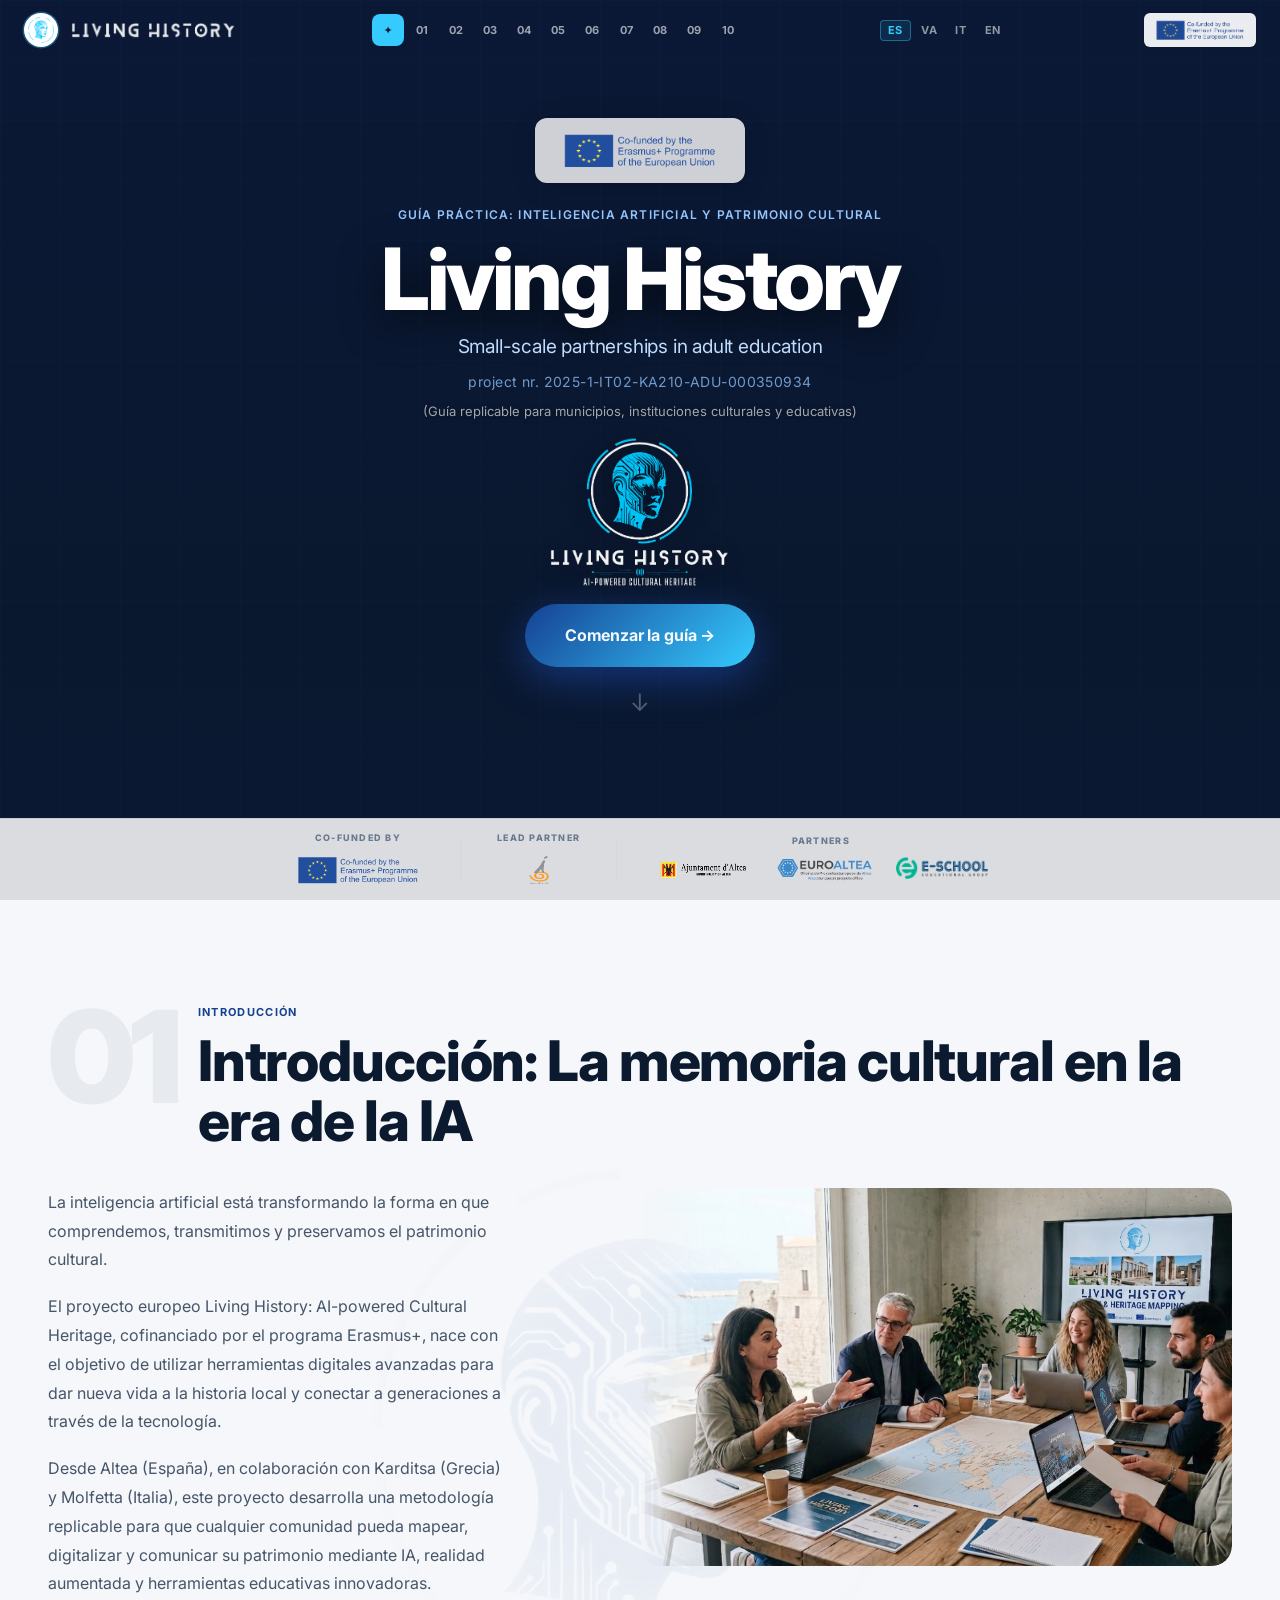
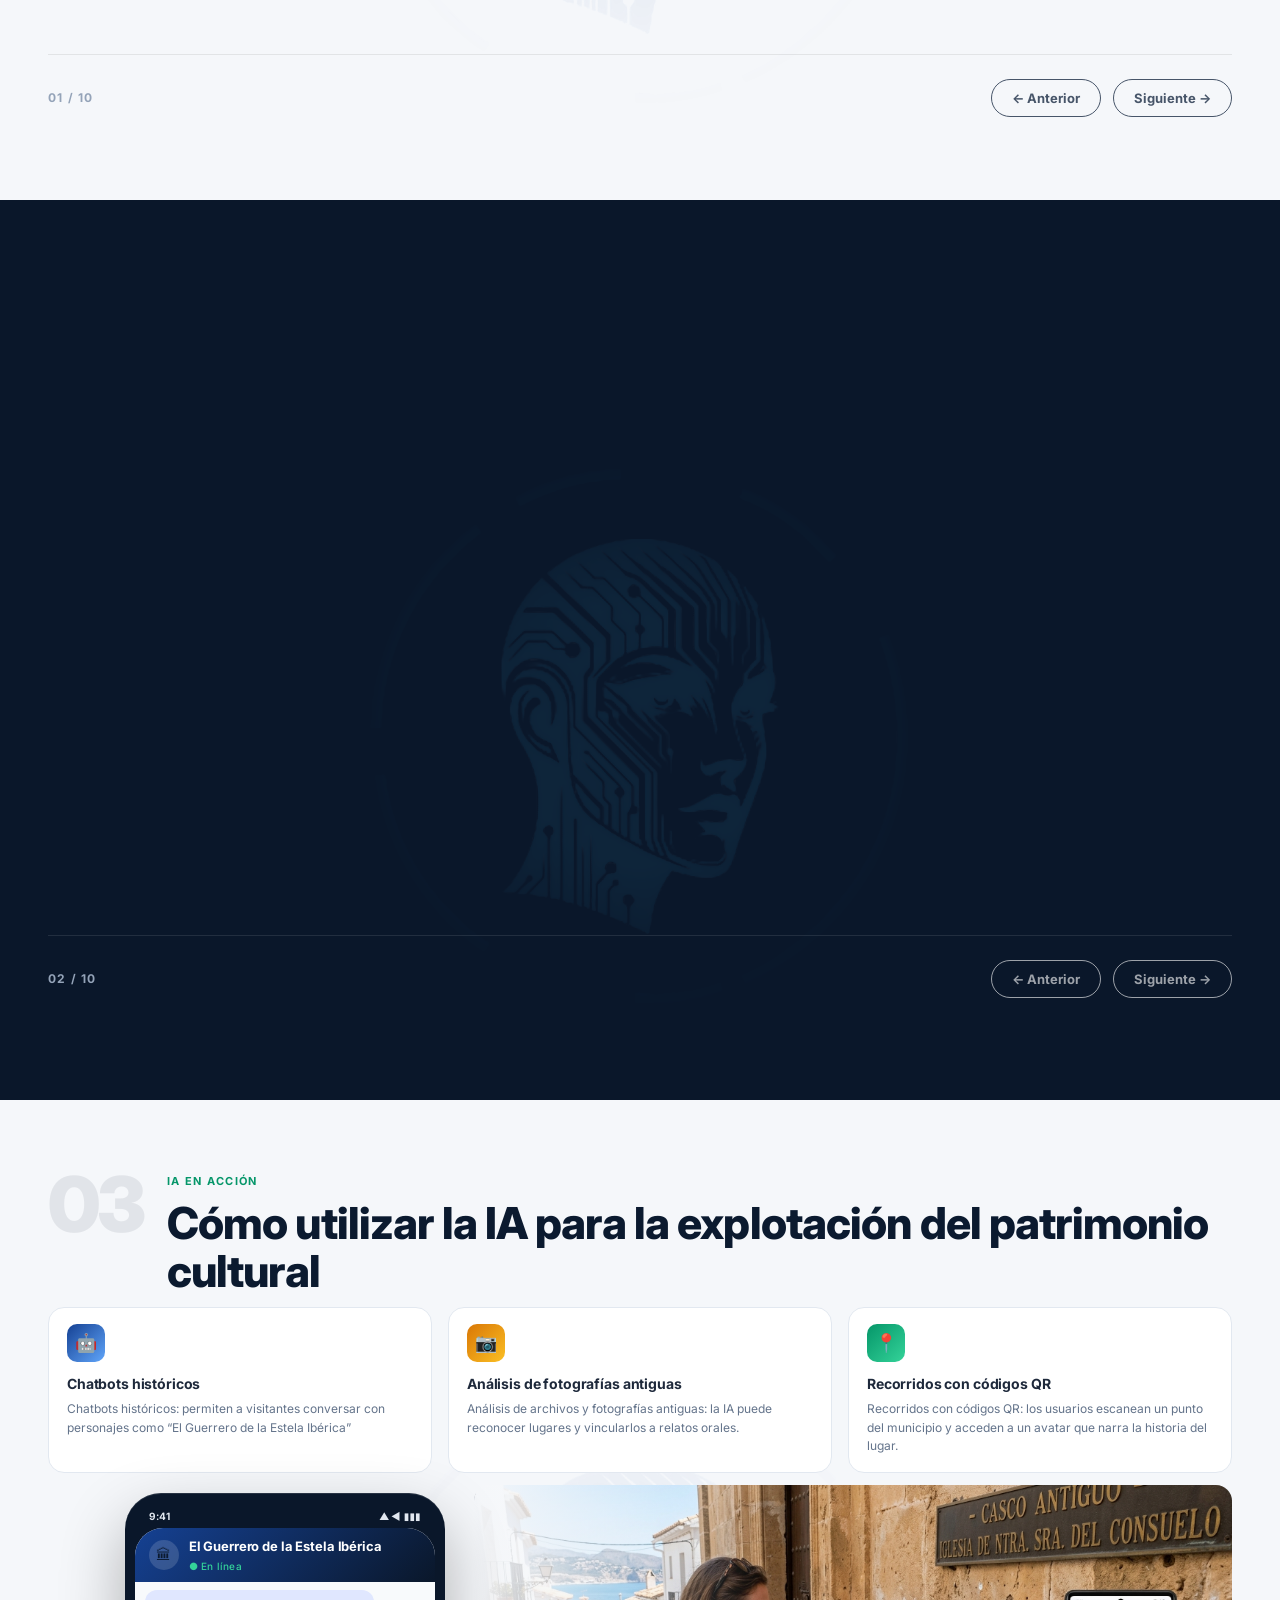
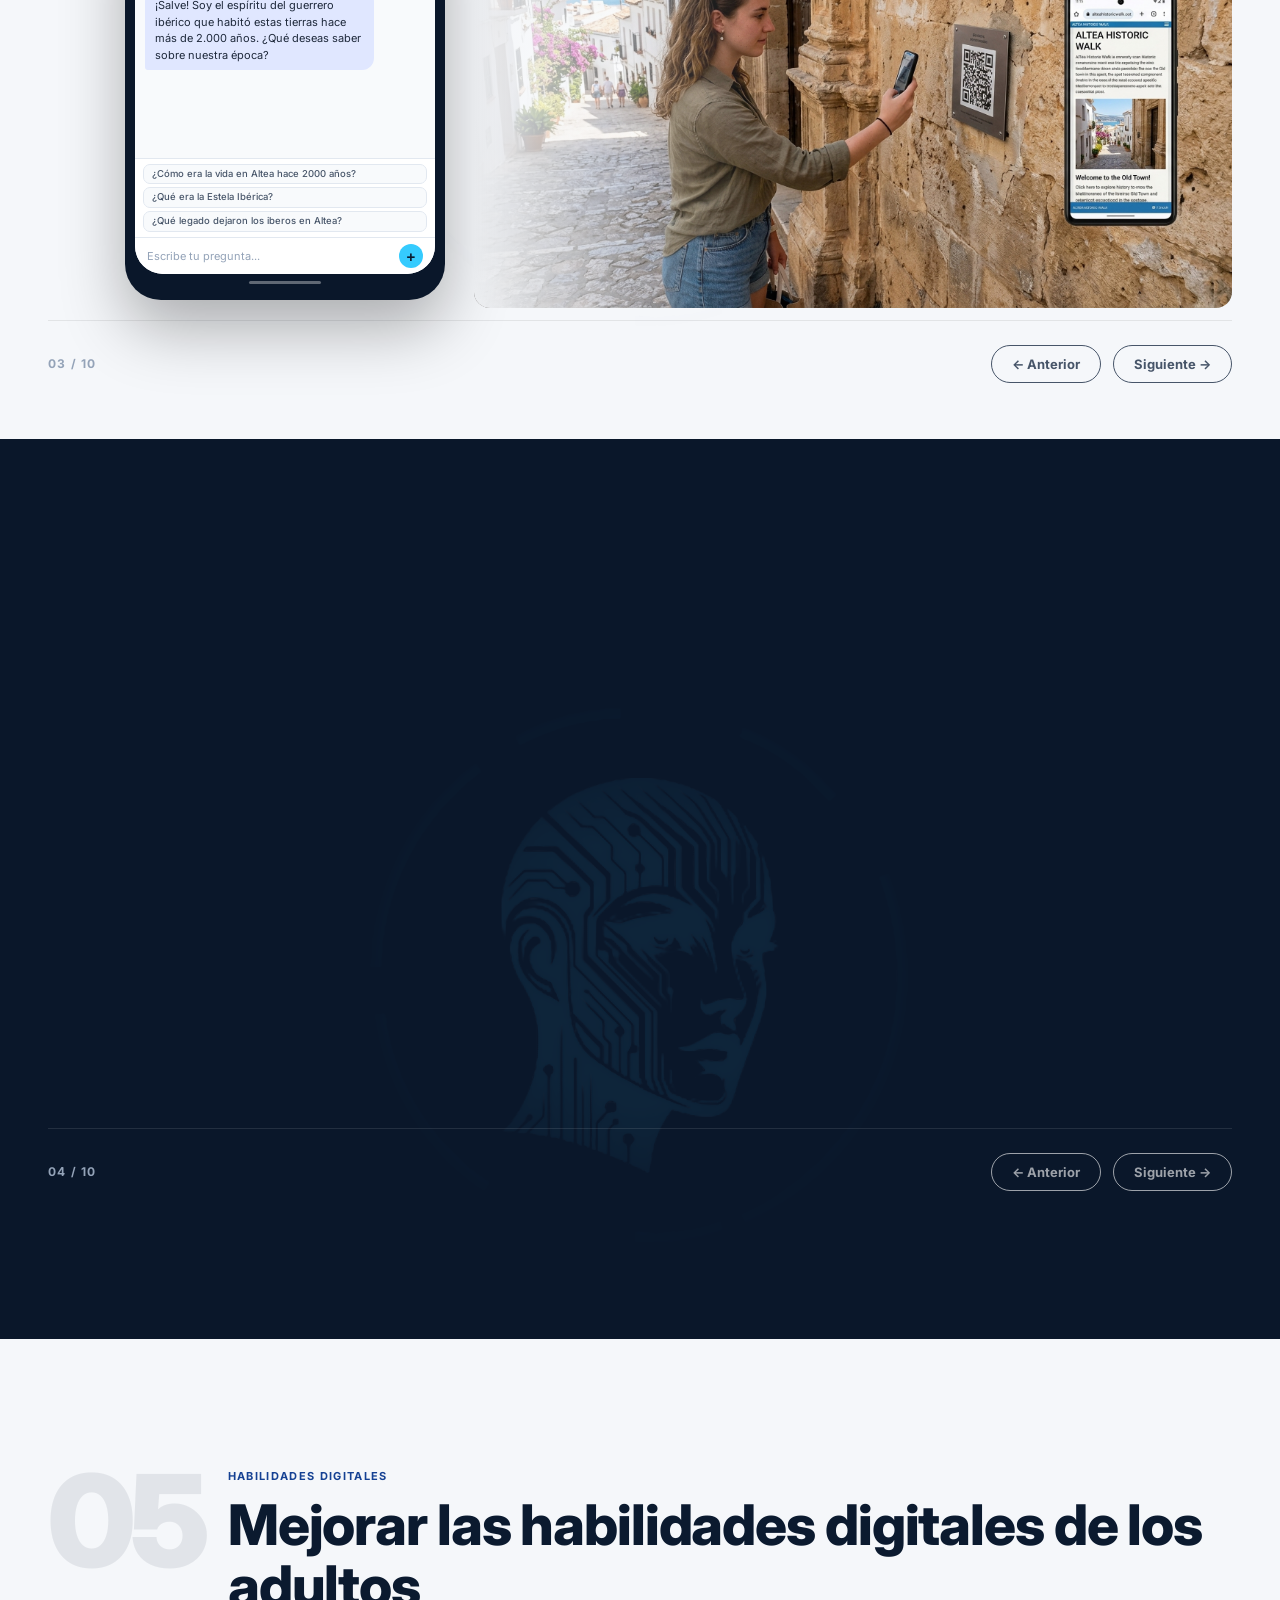
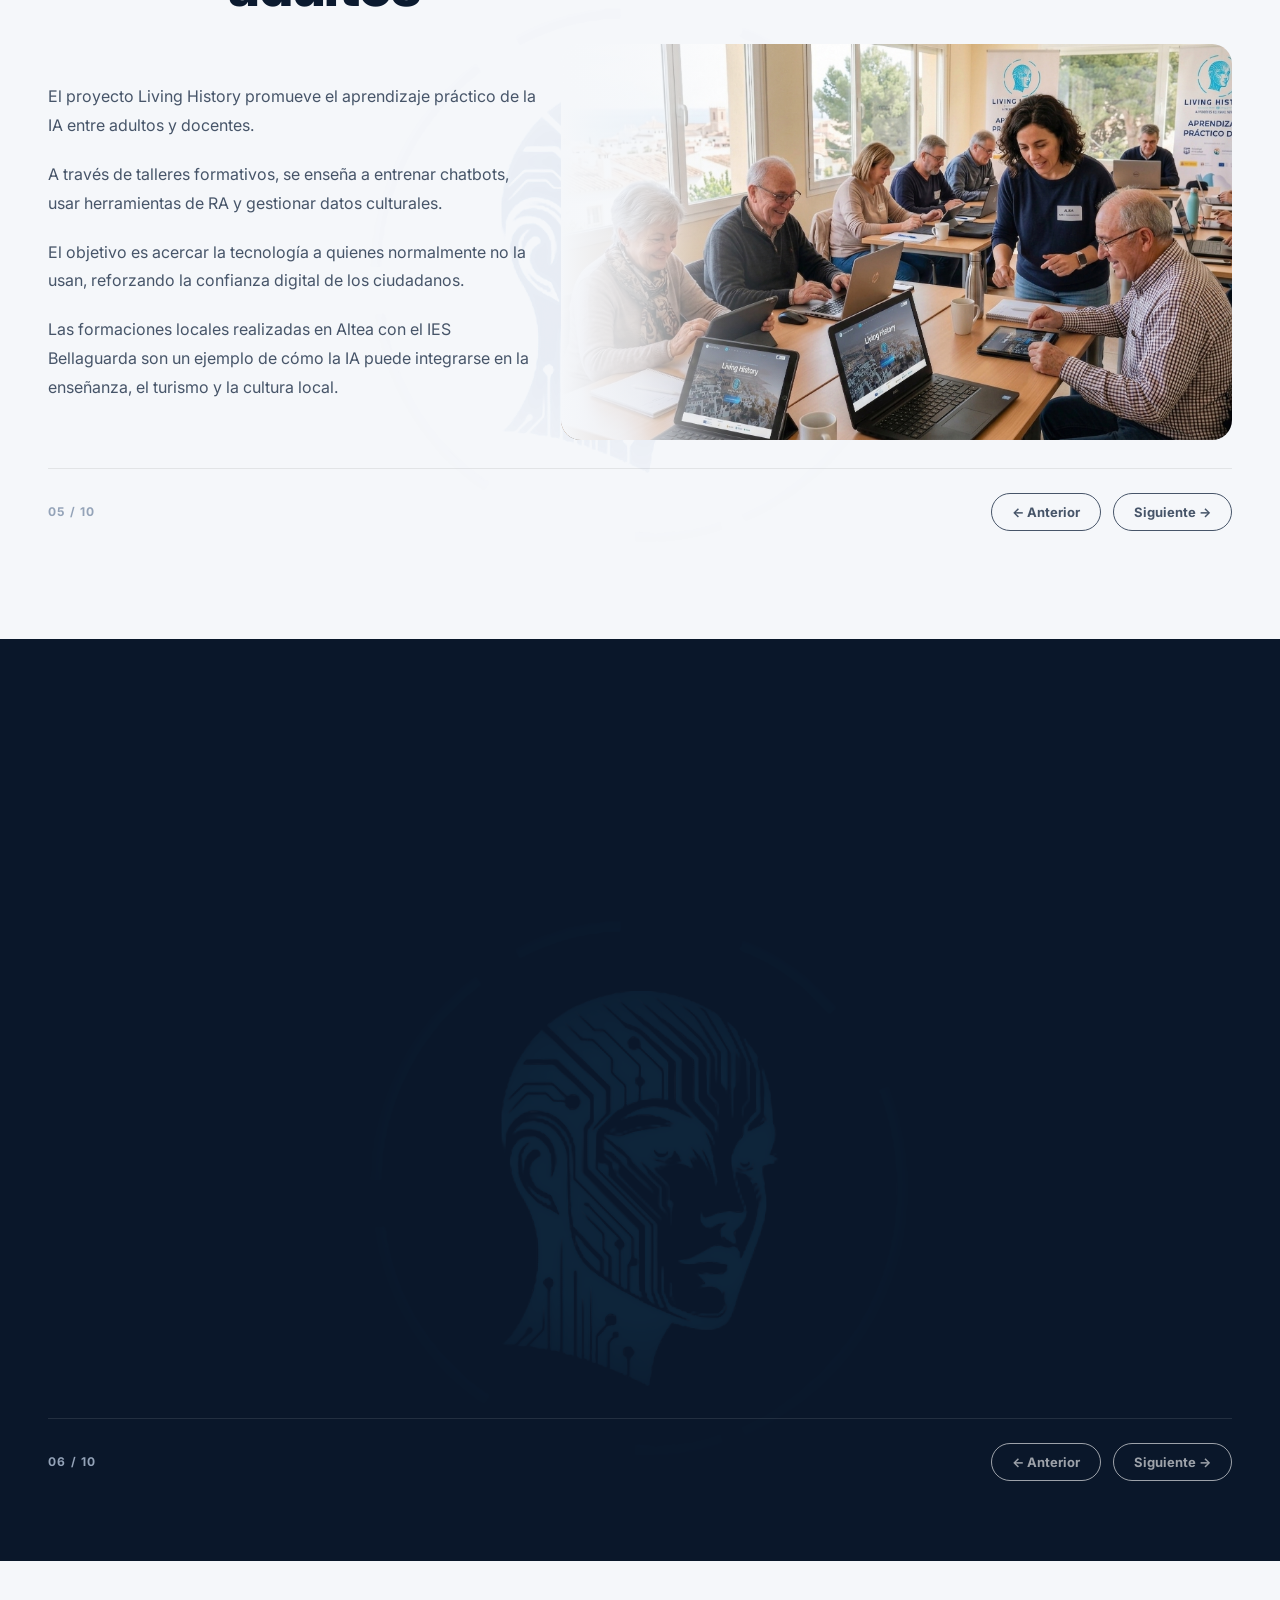
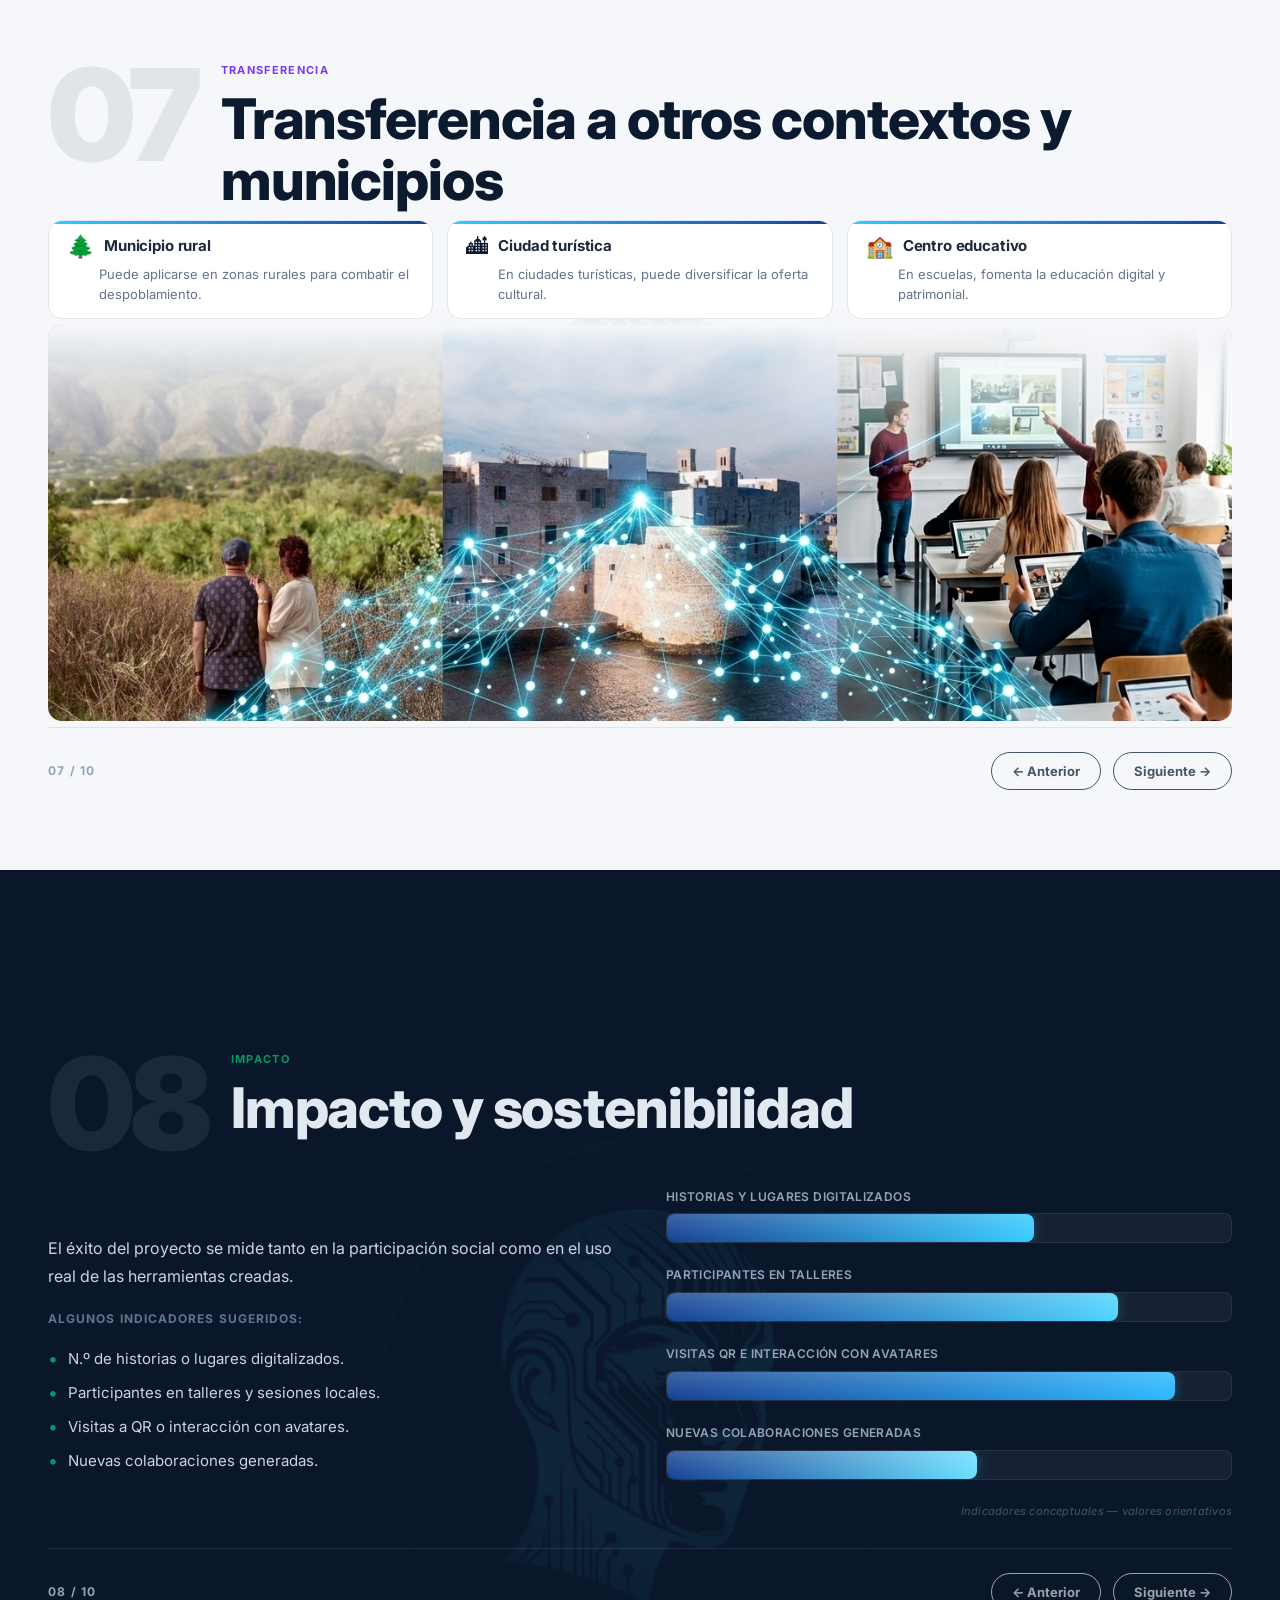
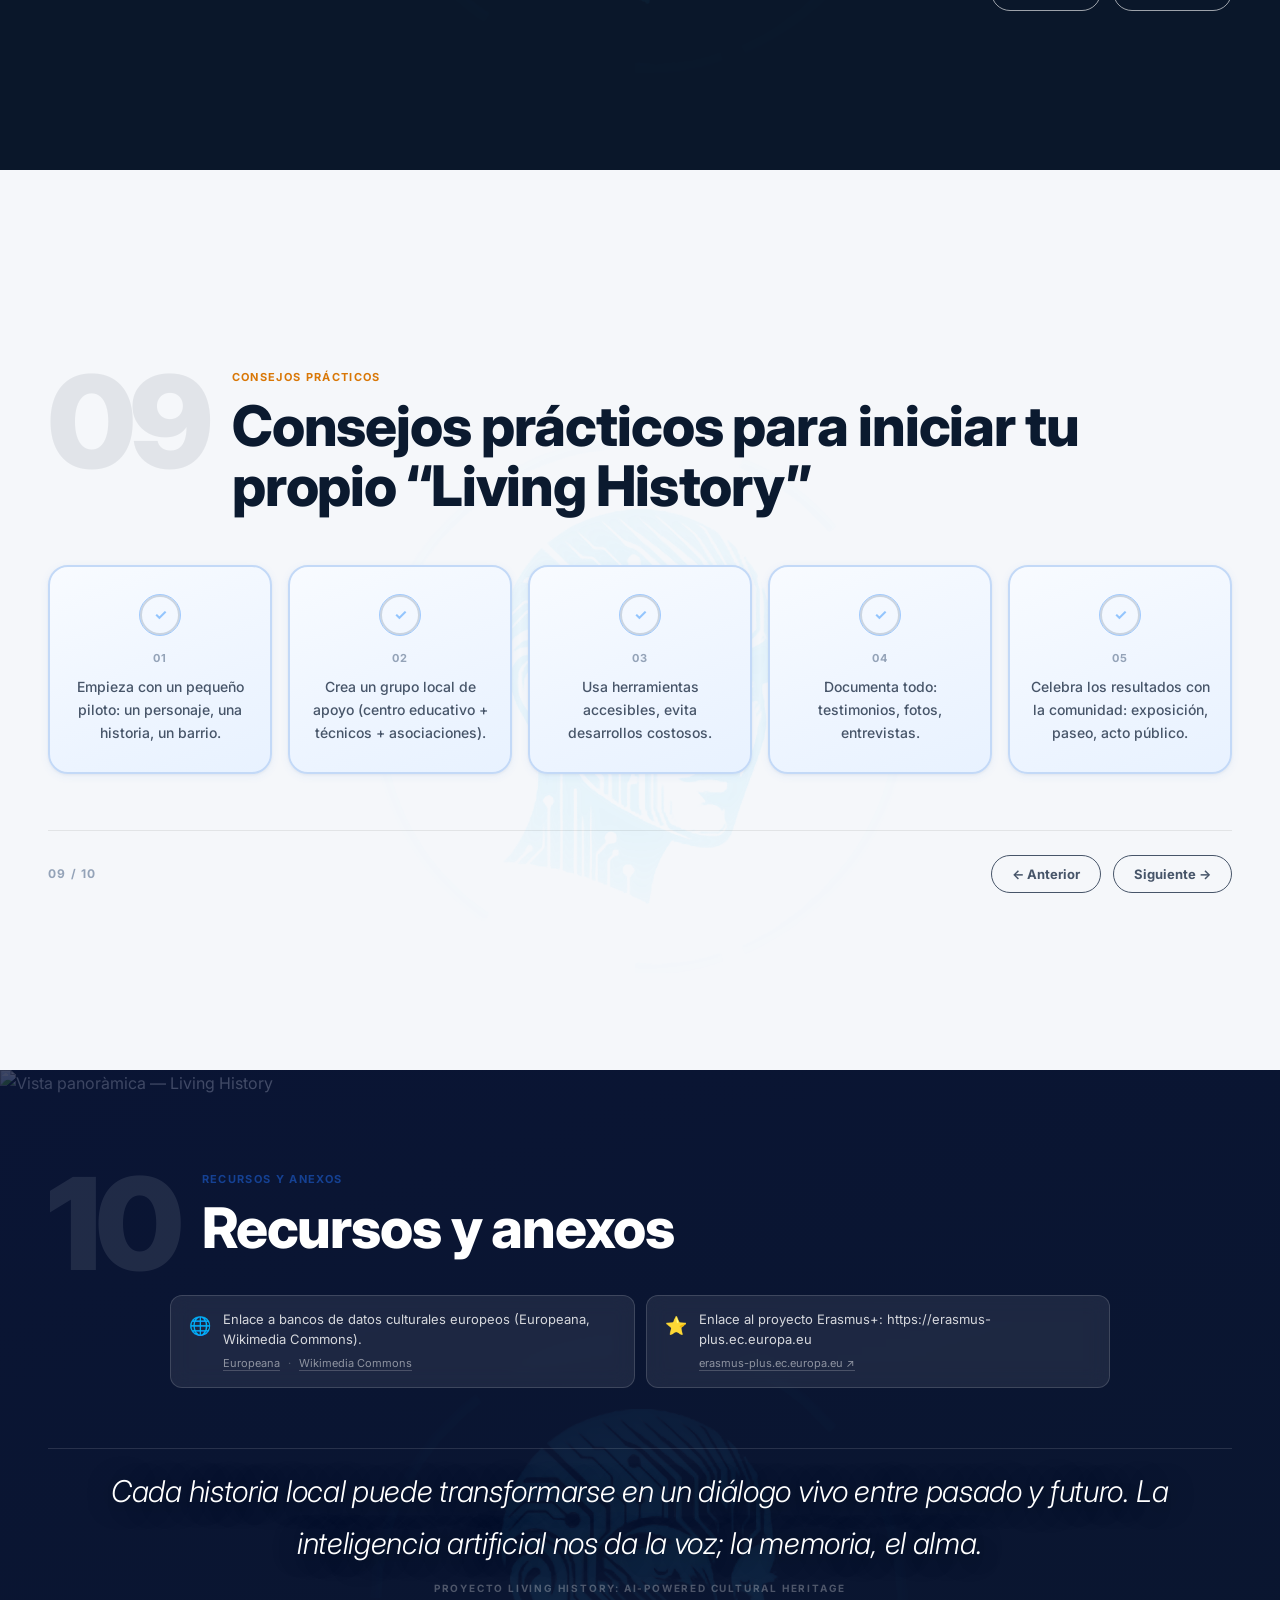
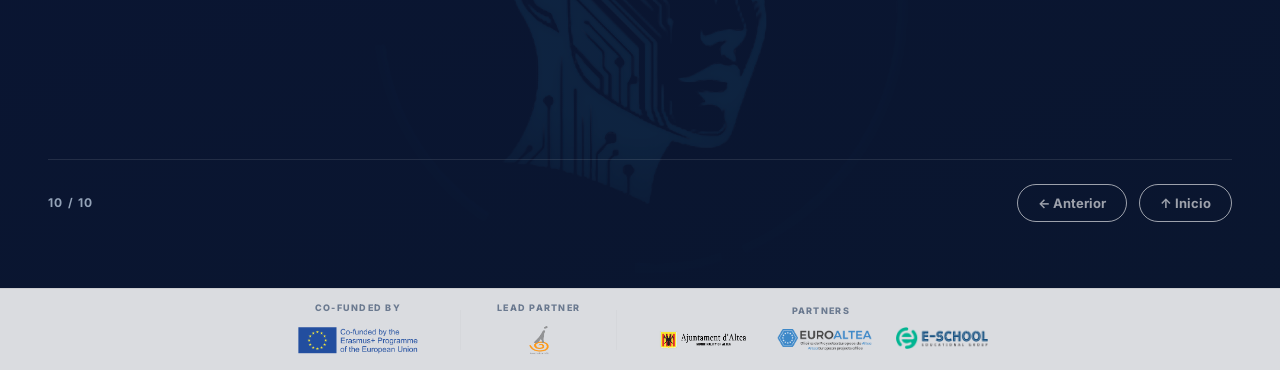
==== index.html @ f3e3f736 "chatbot de la 03 amb traducció" ====
<!DOCTYPE html>
<html lang="es" data-lang="es">
<head>
<meta charset="UTF-8" />
<meta name="viewport" content="width=device-width, initial-scale=1.0" />
<title>Living History · IA y Patrimonio Cultural · Erasmus+</title>
<link rel="preconnect" href="https://fonts.googleapis.com">
<link rel="preconnect" href="https://fonts.gstatic.com" crossorigin>
<link href="https://fonts.googleapis.com/css2?family=Inter:wght@300;400;500;600;700;800;900&display=swap" rel="stylesheet">
<link rel="stylesheet" href="styles.css">
<script src="assets/i18n/translations.js"></script>
<script src="assets/i18n/i18n.js"></script>
</head>
<body>

<!-- Progress bar -->
<div id="progress-bar"></div>

<!-- Navbar -->
<nav id="navbar">
  <div class="nav-inner">
    <a href="#portada" class="nav-logo" onclick="goSlide('portada')">
      <div class="nav-logo-isotip">
        <img src="assets/logos/lh-head.png" alt="Living History" class="nav-logo-head">
      </div>
      <img src="assets/logos/lh-wordmark.png" alt="Living History" class="nav-logo-wordmark">
    </a>
    <div class="nav-slides">
      <a href="#portada" class="nav-slide-link" data-target="portada" onclick="goSlide('portada')">✦</a>
      <a href="#s1"  class="nav-slide-link" data-target="s1"  onclick="goSlide('s1')">01</a>
      <a href="#s2"  class="nav-slide-link" data-target="s2"  onclick="goSlide('s2')">02</a>
      <a href="#s3"  class="nav-slide-link" data-target="s3"  onclick="goSlide('s3')">03</a>
      <a href="#s4"  class="nav-slide-link" data-target="s4"  onclick="goSlide('s4')">04</a>
      <a href="#s5"  class="nav-slide-link" data-target="s5"  onclick="goSlide('s5')">05</a>
      <a href="#s6"  class="nav-slide-link" data-target="s6"  onclick="goSlide('s6')">06</a>
      <a href="#s7"  class="nav-slide-link" data-target="s7"  onclick="goSlide('s7')">07</a>
      <a href="#s8"  class="nav-slide-link" data-target="s8"  onclick="goSlide('s8')">08</a>
      <a href="#s9"  class="nav-slide-link" data-target="s9"  onclick="goSlide('s9')">09</a>
      <a href="#s10" class="nav-slide-link" data-target="s10" onclick="goSlide('s10')">10</a>
    </div>
    <div class="lang-selector" role="navigation" aria-label="Language selector">
      <!-- Desktop: 4 pill buttons -->
      <button class="lang-btn active" data-lang="es" onclick="setLanguage('es')">ES</button>
      <button class="lang-btn" data-lang="va" onclick="setLanguage('va')">VA</button>
      <button class="lang-btn" data-lang="it" onclick="setLanguage('it')">IT</button>
      <button class="lang-btn" data-lang="en" onclick="setLanguage('en')">EN</button>
      <!-- Mobile: compact dropdown -->
      <div class="lang-mobile">
        <button class="lang-mobile-toggle" id="lang-mobile-toggle"
                onclick="toggleLangDropdown()"
                aria-haspopup="listbox" aria-expanded="false"
                aria-label="Select language">
          <span id="lang-mobile-current">ES</span>
          <span class="lang-mobile-arrow" aria-hidden="true">▾</span>
        </button>
        <div class="lang-mobile-menu" id="lang-mobile-menu" role="listbox">
          <button class="lang-mobile-option active" data-lang="es" onclick="selectMobileLang('es')" role="option">ES</button>
          <button class="lang-mobile-option" data-lang="va" onclick="selectMobileLang('va')" role="option">VA</button>
          <button class="lang-mobile-option" data-lang="it" onclick="selectMobileLang('it')" role="option">IT</button>
          <button class="lang-mobile-option" data-lang="en" onclick="selectMobileLang('en')" role="option">EN</button>
        </div>
      </div>
    </div>
    <a href="https://erasmus-plus.ec.europa.eu" target="_blank" class="nav-eu-badge" rel="noopener">
      <img src="assets/logos/EN_Co-fundedbytheEU_RGB_POS.png" alt="Co-funded by the European Union" class="nav-eu-logo">
    </a>
  </div>
</nav>

<!-- Back to top -->
<button id="backtop" onclick="window.scrollTo({top:0,behavior:'smooth'})">↑</button>

<!-- ══════════════════════════════════════════════════════ PORTADA -->
<section id="portada" class="slide slide-cover" data-i18n="portada">
  <div class="cover-photo"></div>
  <div class="cover-overlay"></div>
  <div class="cover-grid-bg"></div>
  <div class="slide-inner">
    <div class="cover-inner">
      <div class="cover-erasmus-badge">
        <img src="assets/logos/EN_Co-fundedbytheEU_RGB_POS.png" alt="Co-funded by the European Union – Erasmus+" class="cover-erasmus-hero">
      </div>
      <p class="cover-pretitle" data-i18n="portada.pretitle">Guía Práctica: Inteligencia Artificial y Patrimonio Cultural</p>
      <h1 class="cover-title">Living History</h1>
      <p class="cover-subtitle" data-i18n="portada.subtitle">Small-scale partnerships in adult education</p>
      <p class="cover-project-nr">project nr. 2025-1-IT02-KA210-ADU-000350934</p>
      <p class="cover-subt2" data-i18n="portada.subt2">(Guía replicable para municipios, instituciones culturales y educativas)</p>
      <img src="assets/logos/living-history-mark-light.png" alt="Living History logo" class="cover-mark-logo">
      <a href="#s1" class="cover-cta" onclick="goSlide('s1')" data-i18n="portada.cta">Comenzar la guía →</a>
      <div class="cover-scroll-hint">↓</div>
    </div>

    <!-- Slide nav bar -->
    <div class="slide-nav-bar">
      <span class="slide-nav-count">Portada · 00</span>
      <button class="slide-nav-btn" onclick="goSlide('s1')">Siguiente →</button>
    </div>
  </div>

  <!-- Logos strip: full-width, absolute at bottom -->
  <div class="cover-logos-strip">
    <div class="cover-logos-group">
      <span class="cover-logos-label">Co-funded by</span>
      <img src="assets/logos/EN_Co-fundedbytheEU_RGB_POS.png" alt="Co-funded by the European Union" class="cover-logo cover-logo-eu">
    </div>
    <div class="cover-logos-sep-v"></div>
    <div class="cover-logos-group">
      <span class="cover-logos-label">Lead partner</span>
      <a href="https://www.incoweb.org/ita" target="_blank" rel="noopener noreferrer" class="cover-logo-link">
        <img src="assets/logos/inco-molfetta.png" alt="InCo Molfetta APS" class="cover-logo cover-logo-lead">
      </a>
    </div>
    <div class="cover-logos-sep-v"></div>
    <div class="cover-logos-group">
      <span class="cover-logos-label">Partners</span>
      <div class="cover-logos-row">
        <a href="https://www.altea.es/portada" target="_blank" rel="noopener noreferrer" class="cover-logo-link">
          <img src="assets/logos/ajuntament-altea.png" alt="Ajuntament d'Altea" class="cover-logo cover-logo-altea">
        </a>
        <a href="https://euroaltea.eu/" target="_blank" rel="noopener noreferrer" class="cover-logo-link">
          <img src="assets/logos/euroaltea.png" alt="EuroAltea" class="cover-logo cover-logo-minor">
        </a>
        <a href="https://www.euprojects.gr/en/home/" target="_blank" rel="noopener noreferrer" class="cover-logo-link">
          <img src="assets/logos/karditsa.png" alt="E-School Karditsa" class="cover-logo cover-logo-eschool">
        </a>
      </div>
    </div>
  </div>
</section>

<!-- ══════════════════════════════════════════════════════ SLIDE 01 -->
<section id="s1" class="slide slide-light" data-i18n="s1">
  <div class="slide-inner">

    <!-- Fila 1: etiqueta + títol gran (amplada completa) -->
    <div class="s1-header reveal">
      <div class="s1-num" aria-hidden="true">01</div>
      <div class="s1-header-text">
        <span class="slide-label" style="color:var(--blue)" data-i18n="s1.label">Introducción</span>
        <h2 class="slide-title s1-title" data-i18n="slide01.title">La memoria cultural en la era de la IA</h2>
      </div>
    </div>

    <!-- Fila 2: text | imatge -->
    <div class="s1-layout">
      <div class="s1-body reveal">
        <p data-i18n="slide01.text.0">La inteligencia artificial está transformando la forma en que comprendemos, transmitimos y preservamos el patrimonio cultural.</p>
        <p data-i18n="slide01.text.1">El proyecto Living History, cofinanciado por Erasmus+, utiliza herramientas digitales avanzadas para dar nueva vida a la historia local y conectar generaciones a través de la tecnología.</p>
        <p data-i18n="slide01.text.2">Desde Altea, Karditsa y Molfetta, desarrollamos una metodología replicable para que cualquier comunidad pueda mapear, digitalizar y comunicar su patrimonio.</p>
      </div>

      <div class="s1-image-wrap reveal">
        <img src="assets/images/intro.jpeg" alt="Patrimonio cultural — Living History" class="s1-image">
      </div>
    </div>

    <div class="slide-nav-bar">
      <span class="slide-nav-count">01 / 10</span>
      <div style="display:flex;gap:12px;">
        <button class="slide-nav-btn" onclick="goSlide('portada')" data-i18n="nav.prev">← Anterior</button>
        <button class="slide-nav-btn" onclick="goSlide('s2')" data-i18n="nav.next">Siguiente →</button>
      </div>
    </div>
  </div>
</section>

<!-- ══════════════════════════════════════════════════════ SLIDE 02 -->
<section id="s2" class="slide slide-dark" data-i18n="s2">
  <div class="slide-inner">

    <div class="slide-header reveal">
      <div class="slide-num-display">02</div>
      <div>
        <span class="slide-label" style="color:var(--amber)" data-i18n="s2.label">Objetivos</span>
        <h2 class="slide-title" data-i18n="slide02.title">Objetivos del proyecto y alcance de la guía</h2>
      </div>
    </div>

    <div class="s2-layout reveal">

      <!-- Mapa europeu interactiu — europe-map.svg -->
      <div class="s2-map-wrap">
        <div class="s2-map-container">
          <img src="assets/maps/europe-map.svg"
               alt="Mapa de Europa con los socios del proyecto"
               class="s2-map-img">

          <!-- Glows de país: Espanya, Itàlia, Grècia — posicions calculades del SVG -->
          <div id="cg-altea"    class="s2-cg" style="left:32%;top:87.5%;--g:#c97a2b"></div>
          <div id="cg-molfetta" class="s2-cg" style="left:57.8%;top:73%;--g:#35cbfe"></div>
          <div id="cg-karditsa" class="s2-cg" style="left:77.5%;top:81.4%;--g:#2f8f6b"></div>

          <!-- Capa de marcadors -->
          <div class="s2-markers" aria-label="Marcadores del mapa">

            <!-- Altea · left=32.5%, top=87.5% -->
            <button id="mk-altea" class="s2-marker" style="left:32%;top:87.5%"
                    onclick="openPartner('altea')" aria-label="Altea, España">
              <div class="s2-dot-wrap">
                <div class="s2-dot" style="--c:#c97a2b">A</div>
                <div class="s2-pulse" style="--c:#c97a2b;animation-delay:0s"></div>
              </div>
              <span class="s2-label" style="color:#e8a55a">Altea</span>
            </button>

            <!-- Molfetta · left=57.8%, top=73% -->
            <button id="mk-molfetta" class="s2-marker s2-marker--label-left" style="left:57.8%;top:73%"
                    onclick="openPartner('molfetta')" aria-label="Molfetta, Italia">
              <div class="s2-dot-wrap">
                <div class="s2-dot" style="--c:#35cbfe">M</div>
                <div class="s2-pulse" style="--c:#35cbfe;animation-delay:0.9s"></div>
              </div>
              <span class="s2-label" style="color:#7dd3fc">Molfetta</span>
            </button>

            <!-- Karditsa · left=77.5%, top=81.4% -->
            <button id="mk-karditsa" class="s2-marker s2-marker--label-right" style="left:77.5%;top:81.4%"
                    onclick="openPartner('karditsa')" aria-label="Karditsa, Grecia">
              <div class="s2-dot-wrap">
                <div class="s2-dot" style="--c:#2f8f6b">K</div>
                <div class="s2-pulse" style="--c:#2f8f6b;animation-delay:1.8s"></div>
              </div>
              <span class="s2-label" style="color:#4aad8a">Karditsa</span>
            </button>

          </div>
        </div>
        <p class="s2-map-hint" data-i18n="s2.mapHint">Toca un punto para conocer al socio</p>
      </div>

      <!-- Columna dreta: objectius compactes + callout -->
      <div class="s2-side">
        <div class="s2-obj-list">

          <div class="obj-mini obj-mini--1" onclick="this.classList.toggle('flipped')" tabindex="0" role="button" aria-label="Objetivo 1">
            <div class="obj-mini-inner">
              <div class="obj-mini-front">
                <span class="obj-mini-icon">🏛</span>
                <span class="obj-mini-title" data-i18n="s2.obj1.front">Patrimonio con IA y RA</span>
                <span class="obj-mini-arrow">›</span>
              </div>
              <div class="obj-mini-back">
                <p data-i18n="slide02.bullets.0">Promover el patrimonio cultural local utilizando herramientas de IA y realidad aumentada.</p>
              </div>
            </div>
          </div>

          <div class="obj-mini obj-mini--2" onclick="this.classList.toggle('flipped')" tabindex="0" role="button" aria-label="Objetivo 2">
            <div class="obj-mini-inner">
              <div class="obj-mini-front">
                <span class="obj-mini-icon">👥</span>
                <span class="obj-mini-title" data-i18n="s2.obj2.front">Formación de adultos y docentes</span>
                <span class="obj-mini-arrow">›</span>
              </div>
              <div class="obj-mini-back">
                <p data-i18n="slide02.bullets.1">Formar a adultos y docentes en el uso de IA para recuperar historias y personajes.</p>
              </div>
            </div>
          </div>

          <div class="obj-mini obj-mini--3" onclick="this.classList.toggle('flipped')" tabindex="0" role="button" aria-label="Objetivo 3">
            <div class="obj-mini-inner">
              <div class="obj-mini-front">
                <span class="obj-mini-icon">🤝</span>
                <span class="obj-mini-title" data-i18n="s2.obj3.front">Aprendizaje intergeneracional</span>
                <span class="obj-mini-arrow">›</span>
              </div>
              <div class="obj-mini-back">
                <p data-i18n="slide02.bullets.2">Impulsar el aprendizaje intergeneracional y reducir la brecha digital.</p>
              </div>
            </div>
          </div>

          <div class="obj-mini obj-mini--4" onclick="this.classList.toggle('flipped')" tabindex="0" role="button" aria-label="Objetivo 4">
            <div class="obj-mini-inner">
              <div class="obj-mini-front">
                <span class="obj-mini-icon">🌍</span>
                <span class="obj-mini-title" data-i18n="s2.obj4.front">Metodología transferible</span>
                <span class="obj-mini-arrow">›</span>
              </div>
              <div class="obj-mini-back">
                <p data-i18n="slide02.bullets.3">Desarrollar una metodología transferible a cualquier territorio europeo.</p>
              </div>
            </div>
          </div>

        </div>

        <div class="s2-purpose">
          <p data-i18n="slide02.text">Esta guía tiene como finalidad servir como manual práctico, ofreciendo los pasos, herramientas y ejemplos reales que faciliten la replicación del modelo Living History en otros municipios o instituciones.</p>
        </div>
      </div>

    </div>

    <div class="slide-nav-bar">
      <span class="slide-nav-count">02 / 10</span>
      <div style="display:flex;gap:12px;">
        <button class="slide-nav-btn" onclick="goSlide('s1')" data-i18n="nav.prev">← Anterior</button>
        <button class="slide-nav-btn" onclick="goSlide('s3')" data-i18n="nav.next">Siguiente →</button>
      </div>
    </div>
  </div>
</section>

<!-- ══════════════════════════════════════════════════════ SLIDE 03 -->
<section id="s3" class="slide slide-light" data-i18n="s3">
  <div class="slide-inner">
    <div class="slide-header reveal">
      <div class="slide-num-display">03</div>
      <div>
        <span class="slide-label" style="color:var(--green)" data-i18n="s3.label">IA en Acción</span>
        <h2 class="slide-title" data-i18n="slide03.title">Cómo utilizar la IA para la explotación del patrimonio cultural</h2>
      </div>
    </div>

    <div class="use-case-grid reveal">

      <div class="use-card">
        <div class="use-card-icon" style="background:linear-gradient(135deg,var(--blue),#60a5fa)">🤖</div>
        <h3 class="use-card-title" data-i18n="s3.uc1.title">Chatbots históricos</h3>
        <p class="use-card-desc" data-i18n="slide03.bullets.0">Permiten a visitantes conversar con personajes como "El Guerrero de la Estela Ibérica".</p>
      </div>

      <div class="use-card">
        <div class="use-card-icon" style="background:linear-gradient(135deg,var(--amber),#fbbf24)">📷</div>
        <h3 class="use-card-title" data-i18n="s3.uc2.title">Análisis de fotografías antiguas</h3>
        <p class="use-card-desc" data-i18n="slide03.bullets.1">La IA puede reconocer lugares y vincularlos a relatos orales.</p>
      </div>

      <div class="use-card">
        <div class="use-card-icon" style="background:linear-gradient(135deg,var(--green),#34d399)">📍</div>
        <h3 class="use-card-title" data-i18n="s3.uc3.title">Recorridos con códigos QR</h3>
        <p class="use-card-desc" data-i18n="slide03.bullets.2">Los usuarios escanean un punto del municipio y acceden a un avatar que narra la historia del lugar.</p>
      </div>

    </div>

    <!-- Secció inferior: mockup mòbil + imatge QR -->
    <div class="s3-bottom reveal">

      <!-- Mockup de telèfon mòbil -->
      <div class="s3-phone-frame">
        <div class="s3-phone">

          <!-- Barra d'estat iOS falsa -->
          <div class="s3-phone-status">
            <span>9:41</span>
            <span>▲ ◀ ▮▮▮</span>
          </div>

          <!-- Pantalla interior -->
          <div class="s3-phone-inner">

            <div class="chatbot-header">
              <div class="chatbot-avatar">🏛</div>
              <div>
                <div class="chatbot-name" data-i18n="slide03.chatbot.name">El Guerrero de la Estela Ibérica</div>
                <div class="chatbot-status" data-i18n="slide03.chatbot.status">● En línea</div>
              </div>
            </div>

            <div id="chat-messages" class="chat-messages">
              <div class="msg bot" data-i18n="slide03.chatbot.greeting">¡Salve! Soy el espíritu del guerrero ibérico que habitó estas tierras hace más de 2.000 años. ¿Qué deseas saber sobre nuestra época?</div>
            </div>

            <div class="chat-suggestions">
              <button class="chat-btn" data-i18n="slide03.chatbot.q1" onclick="askChatByIndex(1)">¿Cómo era la vida hace 2.000 años?</button>
              <button class="chat-btn" data-i18n="slide03.chatbot.q2" onclick="askChatByIndex(2)">¿Qué era la Estela Ibérica?</button>
              <button class="chat-btn" data-i18n="slide03.chatbot.q3" onclick="askChatByIndex(3)">¿Qué legado dejaron en Altea?</button>
            </div>

            <!-- Input fals de xat -->
            <div class="s3-phone-input">
              <span class="s3-phone-input-placeholder" data-i18n="slide03.chatbot.placeholder">Escribe tu pregunta...</span>
              <button class="s3-phone-send" aria-label="Enviar">+</button>
            </div>

          </div><!-- /s3-phone-inner -->

          <!-- Indicador home -->
          <div class="s3-phone-indicator"></div>

        </div><!-- /s3-phone -->
      </div><!-- /s3-phone-frame -->

      <!-- Imatge QR amb fade lateral suau -->
      <div class="s3-qr-wrap">
        <img src="assets/images/qr.jpeg"
             alt="Visitante escaneando código QR en el casco histórico de Altea"
             class="s3-qr-img">
      </div>

    </div>

    <div class="slide-nav-bar">
      <span class="slide-nav-count">03 / 10</span>
      <div style="display:flex;gap:12px;">
        <button class="slide-nav-btn" onclick="goSlide('s2')" data-i18n="nav.prev">← Anterior</button>
        <button class="slide-nav-btn" onclick="goSlide('s4')" data-i18n="nav.next">Siguiente →</button>
      </div>
    </div>
  </div>
</section>

<!-- ══════════════════════════════════════════════════════ SLIDE 04 -->
<section id="s4" class="slide slide-dark" data-i18n="s4">
  <div class="slide-inner">
    <div class="slide-header reveal">
      <div class="slide-num-display">04</div>
      <div>
        <span class="slide-label" style="color:var(--purple)" data-i18n="s4.label">Metodología</span>
        <h2 class="slide-title" data-i18n="slide04.title">Metodología replicable: paso a paso</h2>
      </div>
    </div>

    <div class="steps-layout reveal">
      <div class="steps-timeline">
        <div class="tl-line"></div>
        <button class="tl-step" onclick="toggleStep(0)">
          <div class="tl-node"><span class="tl-num">1</span></div>
          <span class="tl-label" data-i18n="s4.step1.btn">Paso 1</span>
        </button>
        <button class="tl-step" onclick="toggleStep(1)">
          <div class="tl-node"><span class="tl-num">2</span></div>
          <span class="tl-label" data-i18n="s4.step2.btn">Paso 2</span>
        </button>
        <button class="tl-step" onclick="toggleStep(2)">
          <div class="tl-node"><span class="tl-num">3</span></div>
          <span class="tl-label" data-i18n="s4.step3.btn">Paso 3</span>
        </button>
        <button class="tl-step" onclick="toggleStep(3)">
          <div class="tl-node"><span class="tl-num">4</span></div>
          <span class="tl-label" data-i18n="s4.step4.btn">Paso 4</span>
        </button>
        <button class="tl-step" onclick="toggleStep(4)">
          <div class="tl-node"><span class="tl-num">5</span></div>
          <span class="tl-label" data-i18n="s4.step5.btn">Paso 5</span>
        </button>
        <button class="tl-step" onclick="toggleStep(5)">
          <div class="tl-node"><span class="tl-num">6</span></div>
          <span class="tl-label" data-i18n="s4.step6.btn">Paso 6</span>
        </button>
        <button class="tl-step" onclick="toggleStep(6)">
          <div class="tl-node"><span class="tl-num">7</span></div>
          <span class="tl-label" data-i18n="s4.step7.btn">Paso 7</span>
        </button>
      </div>
      <div id="step-detail" class="step-detail">
        <div class="step-detail-content">
          <div class="step-detail-text">
            <div class="step-detail-icon" id="sd-icon"></div>
            <div class="step-detail-num" id="sd-num">Paso 1</div>
            <h3 class="step-detail-title" id="sd-title"></h3>
            <ul class="step-detail-desc" id="sd-desc"></ul>
          </div>
          <div class="step-detail-img-wrap" id="sd-img-wrap">
            <img id="sd-img" class="step-detail-img" src="" alt="">
          </div>
        </div>
      </div>
    </div>

    <div class="slide-nav-bar">
      <span class="slide-nav-count">04 / 10</span>
      <div style="display:flex;gap:12px;">
        <button class="slide-nav-btn" onclick="goSlide('s3')" data-i18n="nav.prev">← Anterior</button>
        <button class="slide-nav-btn" onclick="goSlide('s5')" data-i18n="nav.next">Siguiente →</button>
      </div>
    </div>
  </div>
</section>

<!-- ══════════════════════════════════════════════════════ SLIDE 05 -->
<section id="s5" class="slide slide-light" data-i18n="s5">
  <div class="slide-inner">
    <div class="slide-header reveal">
      <div class="slide-num-display">05</div>
      <div>
        <span class="slide-label" style="color:var(--blue)" data-i18n="s5.label">Habilidades digitales</span>
        <h2 class="slide-title" data-i18n="slide05.title">Mejorar las habilidades digitales de los adultos</h2>
      </div>
    </div>

    <div class="s5-layout">

      <!-- Columna esquerra: text en 4 blocs -->
      <div class="s5-text">
        <p class="s5-para reveal" style="transition-delay:0.08s" data-i18n="slide05.text.0">El proyecto Living History promueve el aprendizaje práctico de la IA entre adultos y docentes.</p>
        <p class="s5-para reveal" style="transition-delay:0.22s" data-i18n="slide05.text.1">A través de talleres formativos, se enseña a entrenar chatbots, usar herramientas de RA y gestionar datos culturales.</p>
        <p class="s5-para reveal" style="transition-delay:0.36s" data-i18n="slide05.text.2">El objetivo es acercar la tecnología a quienes normalmente no la usan, reforzando la confianza digital de los ciudadanos.</p>
        <p class="s5-para reveal" style="transition-delay:0.50s" data-i18n="slide05.text.3">Las formaciones locales realizadas en Altea con el IES Bellaguarda son un ejemplo de cómo la IA puede integrarse en la enseñanza, el turismo y la cultura local.</p>
      </div>

      <!-- Columna dreta: fotografia gran -->
      <div class="s5-photo-wrap reveal" style="transition-delay:0.15s">
        <img src="assets/images/adults_ai_training.jpg"
             alt="Formació d'adults en IA — Living History"
             class="s5-photo">
      </div>

    </div>

    <div class="slide-nav-bar">
      <span class="slide-nav-count">05 / 10</span>
      <div style="display:flex;gap:12px;">
        <button class="slide-nav-btn" onclick="goSlide('s4')" data-i18n="nav.prev">← Anterior</button>
        <button class="slide-nav-btn" onclick="goSlide('s6')" data-i18n="nav.next">Siguiente →</button>
      </div>
    </div>
  </div>
</section>

<!-- ══════════════════════════════════════════════════════ SLIDE 06 -->
<section id="s6" class="slide slide-dark" data-i18n="s6">
  <div class="slide-inner">

    <!-- Full-width header -->
    <div class="slide-header reveal">
      <div class="slide-num-display">06</div>
      <div>
        <span class="slide-label" style="color:var(--amber)" data-i18n="s6.label">Contenidos históricos</span>
        <h2 class="slide-title" data-i18n="slide06.title">Adaptar contenidos históricos a la formación en IA</h2>
      </div>
    </div>

    <!-- Two-column body -->
    <div class="s6-body">

      <!-- Left: quote + bullets + paragraph -->
      <div class="s6-left">
        <div class="quote-block reveal">
          <div class="quote-mark">"</div>
          <blockquote class="quote-text" data-i18n="slide06.text.0">La IA no reemplaza la historia: la amplifica.</blockquote>
        </div>

        <p class="s6-intro-line reveal" data-i18n="slide06.text.1">Para que la IA pueda aprender, necesita materiales estructurados:</p>

        <div class="content-list reveal">
          <div class="content-list-item">
            <div class="content-list-icon">📝</div>
            <p data-i18n="slide06.bullets.0">Textos claros, cronologías, descripciones y anécdotas.</p>
          </div>
          <div class="content-list-item">
            <div class="content-list-icon">🤝</div>
            <p data-i18n="slide06.bullets.1">Lenguaje inclusivo y neutral.</p>
          </div>
          <div class="content-list-item">
            <div class="content-list-icon">🎬</div>
            <p data-i18n="slide06.bullets.2">Varios formatos: texto, imagen, voz.</p>
          </div>
        </div>

        <p class="slide-intro reveal" style="font-size:15px;" data-i18n="slide06.text.2">Los docentes pueden utilizar estas herramientas para que los estudiantes participen en la creación de avatares históricos, fortaleciendo su comprensión de la historia local y su pensamiento crítico digital.</p>
      </div>

      <!-- Right: avatar image -->
      <div class="s6-right reveal">
        <div class="s6-img-wrap">
          <img src="assets/images/ai_historical_avatar.jpg"
               alt="Avatar histórico digitalitzat — Living History"
               class="s6-avatar-img">
        </div>
      </div>

    </div><!-- /s6-body -->

    <div class="slide-nav-bar">
      <span class="slide-nav-count">06 / 10</span>
      <div style="display:flex;gap:12px;">
        <button class="slide-nav-btn" onclick="goSlide('s5')" data-i18n="nav.prev">← Anterior</button>
        <button class="slide-nav-btn" onclick="goSlide('s7')" data-i18n="nav.next">Siguiente →</button>
      </div>
    </div>
  </div>
</section>

<!-- ══════════════════════════════════════════════════════ SLIDE 07 -->
<section id="s7" class="slide slide-light" data-i18n="s7">
  <div class="slide-inner">
    <div class="slide-header reveal">
      <div class="slide-num-display">07</div>
      <div>
        <span class="slide-label" style="color:var(--purple)" data-i18n="s7.label">Transferencia</span>
        <h2 class="slide-title" data-i18n="slide07.title">Transferencia a otros contextos y municipios</h2>
      </div>
    </div>

    <div class="transfer-grid reveal">

      <div class="transfer-card">
        <div class="tc-head">
          <span class="tc-icon">🌲</span>
          <h3 class="transfer-title" data-i18n="s7.c1.title">Municipio rural</h3>
        </div>
        <p class="transfer-desc" data-i18n="slide07.bullets.0">Puede aplicarse en zonas rurales para combatir el despoblamiento.</p>
      </div>

      <div class="transfer-card">
        <div class="tc-head">
          <span class="tc-icon">🏙</span>
          <h3 class="transfer-title" data-i18n="s7.c2.title">Ciudad turística</h3>
        </div>
        <p class="transfer-desc" data-i18n="slide07.bullets.1">En ciudades turísticas, puede diversificar la oferta cultural.</p>
      </div>

      <div class="transfer-card">
        <div class="tc-head">
          <span class="tc-icon">🏫</span>
          <h3 class="transfer-title" data-i18n="s7.c3.title">Centro educativo</h3>
        </div>
        <p class="transfer-desc" data-i18n="slide07.bullets.2">En escuelas, fomenta la educación digital y patrimonial.</p>
      </div>

    </div>

    <!-- Image band -->
    <div class="s7-img-band reveal">
      <img src="assets/images/transferencia.jpeg"
           alt="Transferencia del projecte Living History a altres contextos"
           class="s7-img">
    </div>

    <div class="slide-nav-bar">
      <span class="slide-nav-count">07 / 10</span>
      <div style="display:flex;gap:12px;">
        <button class="slide-nav-btn" onclick="goSlide('s6')" data-i18n="nav.prev">← Anterior</button>
        <button class="slide-nav-btn" onclick="goSlide('s8')" data-i18n="nav.next">Siguiente →</button>
      </div>
    </div>
  </div>
</section>

<!-- ══════════════════════════════════════════════════════ SLIDE 08 -->
<section id="s8" class="slide slide-dark" data-i18n="s8">
  <div class="slide-inner">
    <div class="slide-header reveal">
      <div class="slide-num-display">08</div>
      <div>
        <span class="slide-label" style="color:var(--green)" data-i18n="s8.label">Impacto</span>
        <h2 class="slide-title" data-i18n="slide08.title">Impacto y sostenibilidad</h2>
      </div>
    </div>

    <div class="s8-layout">

      <!-- LEFT: explanatory text + bullets -->
      <div class="s8-left">
        <p class="s8-intro reveal" data-i18n="slide08.text.0">El éxito del proyecto se mide tanto en la participación social como en el uso real de las herramientas creadas.</p>
        <p class="s8-sub reveal" data-i18n="slide08.text.1">Algunos indicadores sugeridos:</p>
        <ul class="s8-bullets reveal" data-i18n="slide08.bullets">
          <li>N.º de historias o lugares digitalizados.</li>
          <li>Participantes en talleres y sesiones locales.</li>
          <li>Visitas a QR o interacción con avatares.</li>
          <li>Nuevas colaboraciones generadas.</li>
        </ul>
      </div>

      <!-- RIGHT: animated bar chart -->
      <div class="s8-chart reveal">
        <div class="s8-bar-row">
          <span class="s8-bar-label" data-i18n="s8.b1s">Historias y lugares digitalizados</span>
          <div class="s8-bar-track">
            <div class="s8-bar" style="--w:65%;background:linear-gradient(90deg,#154193,#35cbfe);transition-delay:0.10s"></div>
          </div>
        </div>
        <div class="s8-bar-row">
          <span class="s8-bar-label" data-i18n="s8.b2s">Participantes en talleres</span>
          <div class="s8-bar-track">
            <div class="s8-bar" style="--w:80%;background:linear-gradient(90deg,#154193,#4fd3ff);transition-delay:0.30s"></div>
          </div>
        </div>
        <div class="s8-bar-row">
          <span class="s8-bar-label" data-i18n="s8.b3s">Visitas QR e interacción con avatares</span>
          <div class="s8-bar-track">
            <div class="s8-bar" style="--w:90%;background:linear-gradient(90deg,#154193,#2bb8ff);transition-delay:0.50s"></div>
          </div>
        </div>
        <div class="s8-bar-row">
          <span class="s8-bar-label" data-i18n="s8.b4s">Nuevas colaboraciones generadas</span>
          <div class="s8-bar-track">
            <div class="s8-bar" style="--w:55%;background:linear-gradient(90deg,#154193,#6adfff);transition-delay:0.70s"></div>
          </div>
        </div>
        <p class="s8-chart-note" data-i18n="s8.note">Indicadores conceptuales — valores orientativos</p>
      </div>

    </div><!-- /s8-layout -->

    <div class="slide-nav-bar">
      <span class="slide-nav-count">08 / 10</span>
      <div style="display:flex;gap:12px;">
        <button class="slide-nav-btn" onclick="goSlide('s7')" data-i18n="nav.prev">← Anterior</button>
        <button class="slide-nav-btn" onclick="goSlide('s9')" data-i18n="nav.next">Siguiente →</button>
      </div>
    </div>
  </div>
</section>

<!-- ══════════════════════════════════════════════════════ SLIDE 09 -->
<section id="s9" class="slide slide-light" data-i18n="s9">
  <div class="slide-inner">
    <div class="slide-header reveal">
      <div class="slide-num-display">09</div>
      <div>
        <span class="slide-label" style="color:var(--amber)" data-i18n="s9.label">Consejos prácticos</span>
        <h2 class="slide-title" data-i18n="slide09.title">Consejos prácticos para iniciar tu propio "Living History"</h2>
      </div>
    </div>

    <div class="tips-grid reveal">

      <div class="check-item" onclick="toggleCheck(this)">
        <div class="check-box"></div>
        <div class="check-content">
          <div class="check-num">01</div>
          <p data-i18n="slide09.bullets.0">Empieza con un pequeño piloto: un personaje, una historia, un barrio.</p>
        </div>
      </div>

      <div class="check-item" onclick="toggleCheck(this)">
        <div class="check-box"></div>
        <div class="check-content">
          <div class="check-num">02</div>
          <p data-i18n="slide09.bullets.1">Crea un grupo local de apoyo (centro educativo + técnicos + asociaciones).</p>
        </div>
      </div>

      <div class="check-item" onclick="toggleCheck(this)">
        <div class="check-box"></div>
        <div class="check-content">
          <div class="check-num">03</div>
          <p data-i18n="slide09.bullets.2">Usa herramientas accesibles, evita desarrollos costosos.</p>
        </div>
      </div>

      <div class="check-item" onclick="toggleCheck(this)">
        <div class="check-box"></div>
        <div class="check-content">
          <div class="check-num">04</div>
          <p data-i18n="slide09.bullets.3">Documenta todo: testimonios, fotos, entrevistas.</p>
        </div>
      </div>

      <div class="check-item" onclick="toggleCheck(this)">
        <div class="check-box"></div>
        <div class="check-content">
          <div class="check-num">05</div>
          <p data-i18n="slide09.bullets.4">Celebra los resultados con la comunidad: exposición, paseo, acto público.</p>
        </div>
      </div>

    </div>

    <div id="checklist-done" class="checklist-done" style="display:none;" data-i18n="s9.done">
      🎉 ¡Listo para lanzar tu propio Living History!
    </div>

    <div class="slide-nav-bar">
      <span class="slide-nav-count">09 / 10</span>
      <div style="display:flex;gap:12px;">
        <button class="slide-nav-btn" onclick="goSlide('s8')" data-i18n="nav.prev">← Anterior</button>
        <button class="slide-nav-btn" onclick="goSlide('s10')" data-i18n="nav.next">Siguiente →</button>
      </div>
    </div>
  </div>
</section>

<!-- ══════════════════════════════════════════════════════ SLIDE 10 -->
<section id="s10" class="slide slide-dark s10-hero" data-i18n="s10">

  <!-- Full-bleed background -->
  <div class="s10-bg">
    <img src="assets/images/vista.jpeg"
         alt="Vista panoràmica — Living History"
         class="s10-bg-img" aria-hidden="true">
    <div class="s10-overlay"></div>
  </div>

  <!-- All content inside slide-inner for consistent margins -->
  <div class="slide-inner s10-inner">

    <!-- Header — identical pattern to all other slides -->
    <div class="slide-header reveal">
      <div class="slide-num-display">10</div>
      <div>
        <span class="slide-label" style="color:var(--blue)" data-i18n="s10.label">Recursos y Anexos</span>
        <h2 class="slide-title" data-i18n="slide10.title">Recursos y anexos</h2>
      </div>
    </div>

    <!-- Resource cards grid -->
    <div class="s10-resources reveal" style="transition-delay:0.12s">
      <div class="s10-card">
        <span class="s10-card-icon">🌐</span>
        <p class="s10-card-text"><span data-i18n="slide10.resources.0">Enlace a bancos de datos culturales europeos (Europeana, Wikimedia Commons).</span>
          <span class="s10-card-links">
            <a href="https://www.europeana.eu" target="_blank" rel="noopener" class="s10-link">Europeana</a>
            <span class="s10-link-sep">·</span>
            <a href="https://commons.wikimedia.org" target="_blank" rel="noopener" class="s10-link">Wikimedia Commons</a>
          </span>
        </p>
      </div>
      <div class="s10-card">
        <span class="s10-card-icon">⭐</span>
        <p class="s10-card-text"><span data-i18n="slide10.resources.1">Enlace al proyecto Erasmus+: https://erasmus-plus.ec.europa.eu</span>
          <span class="s10-card-links">
            <a href="https://erasmus-plus.ec.europa.eu" target="_blank" rel="noopener" class="s10-link">erasmus-plus.ec.europa.eu ↗</a>
          </span>
        </p>
      </div>
    </div>

    <!-- Closing quote -->
    <div class="s10-closing">
      <blockquote class="s10-quote reveal" style="transition-delay:0.28s" data-i18n="slide10.footer_quote">
        Cada historia local puede transformarse en un diálogo vivo entre pasado y futuro.
        La inteligencia artificial nos da la voz; la memoria, el alma.
      </blockquote>
      <p class="s10-sub reveal" style="transition-delay:0.45s" data-i18n="s10.closingsub">
        PROYECTO LIVING HISTORY: AI-POWERED CULTURAL HERITAGE
      </p>
    </div>

    <!-- Navigation -->
    <div class="slide-nav-bar s10-nav-bar">
      <span class="slide-nav-count">10 / 10</span>
      <div style="display:flex;gap:12px;">
        <button class="slide-nav-btn" onclick="goSlide('s9')" data-i18n="nav.prev">← Anterior</button>
        <button class="slide-nav-btn" onclick="goSlide('portada')" data-i18n="nav.home">↑ Inicio</button>
      </div>
    </div>

  </div><!-- /slide-inner -->

  <!-- Logos strip — replica portada -->
  <div class="cover-logos-strip">
    <div class="cover-logos-group">
      <span class="cover-logos-label">Co-funded by</span>
      <img src="assets/logos/EN_Co-fundedbytheEU_RGB_POS.png" alt="Co-funded by the European Union" class="cover-logo cover-logo-eu">
    </div>
    <div class="cover-logos-sep-v"></div>
    <div class="cover-logos-group">
      <span class="cover-logos-label">Lead partner</span>
      <a href="https://www.incoweb.org/ita" target="_blank" rel="noopener noreferrer" class="cover-logo-link">
        <img src="assets/logos/inco-molfetta.png" alt="InCo Molfetta APS" class="cover-logo cover-logo-lead">
      </a>
    </div>
    <div class="cover-logos-sep-v"></div>
    <div class="cover-logos-group">
      <span class="cover-logos-label">Partners</span>
      <div class="cover-logos-row">
        <a href="https://www.altea.es/portada" target="_blank" rel="noopener noreferrer" class="cover-logo-link">
          <img src="assets/logos/ajuntament-altea.png" alt="Ajuntament d'Altea" class="cover-logo cover-logo-altea">
        </a>
        <a href="https://euroaltea.eu/" target="_blank" rel="noopener noreferrer" class="cover-logo-link">
          <img src="assets/logos/euroaltea.png" alt="EuroAltea" class="cover-logo cover-logo-minor">
        </a>
        <a href="https://www.euprojects.gr/en/home/" target="_blank" rel="noopener noreferrer" class="cover-logo-link">
          <img src="assets/logos/karditsa.png" alt="E-School Karditsa" class="cover-logo cover-logo-eschool">
        </a>
      </div>
    </div>
  </div>

</section>

<!-- ══════════════════════════════════════════════════════ PARTNER MODAL -->
<div id="partner-modal" class="modal-overlay" onclick="closePartner(event)">
  <div class="modal-box">
    <button class="modal-x-close" onclick="document.getElementById('partner-modal').classList.remove('open')" aria-label="Cerrar">✕</button>
    <div class="modal-logo-wrap">
      <img id="m-logo" src="" alt="" class="modal-logo-img">
    </div>
    <div class="modal-body">
      <div class="modal-header-row">
        <div id="m-name" class="modal-name"></div>
        <span id="m-role" class="modal-role"></span>
      </div>
      <div class="modal-country">
        <span id="m-country-label" class="modal-country-label">País</span>
        <span id="m-country" class="modal-country-val"></span>
      </div>
      <div id="m-org" class="modal-org"></div>
      <p id="m-desc" class="modal-desc"></p>
      <div id="m-links" class="modal-links"></div>
    </div>
  </div>
</div>

<!-- ══ CELEBRATION MODAL (slide 09 checklist) ══════════════════════════════ -->
<div id="celebration-modal" class="celebration-modal" onclick="closeCelebration(event)">
  <div class="celebration-box">
    <button class="celebration-close" onclick="closeCelebration()" aria-label="Cerrar">✕</button>
    <div class="celebration-img-wrap">
      <img src="assets/images/presentacion.jpeg"
           alt="Comunitat Living History celebrant el projecte"
           class="celebration-img">
    </div>
    <div class="celebration-body">
      <p class="celebration-title">🎉 ¡Listo para lanzar tu propio Living History!</p>
      <p class="celebration-sub">Has completado todos los pasos. Ahora es el momento de empezar.</p>
      <button class="celebration-cta" onclick="closeCelebration()">Continuar →</button>
    </div>
  </div>
</div>

<script src="script.js"></script>
</body>
</html>
---- styles.css ----
/* ══════════════════════════════════════════════════════════════════
   Living History · Editorial Pitch-Deck Style
   ══════════════════════════════════════════════════════════════════ */

*, *::before, *::after { box-sizing: border-box; margin: 0; padding: 0; }

:root {
  /* ── Brand palette ─────────────────── */
  --primary:    #154193;   /* deep brand blue  */
  --accent:     #35CBFE;   /* cyan highlight   */
  --bg-dark:    #0A172A;   /* dark slide bg    */
  --bg-soft:    #0F223F;   /* card/panel bg    */
  --bg-light:   #F5F7FA;   /* light slide bg   */
  --text-main:  #0B1A2F;   /* body text dark   */
  --text-muted: #8FA3BF;   /* secondary text   */

  /* ── Semantic aliases ───────────────── */
  --blue:   var(--primary);   /* keeps existing var(--blue) refs on-brand */
  --amber:  #d97706;
  --green:  #059669;
  --purple: #7c3aed;
  --sans:   'Inter', system-ui, sans-serif;
  --serif:  'Inter', system-ui, sans-serif;
}

html { scroll-behavior: smooth; }
body {
  font-family: var(--sans);
  font-size: 16px;
  line-height: 1.65;
  background: #fff;
  color: #1e293b;
  overflow-x: hidden;
  -webkit-font-smoothing: antialiased;
  -moz-osx-font-smoothing: grayscale;
}

/* ── PROGRESS BAR ─────────────────────────────────────────────── */
#progress-bar {
  position: fixed; top: 0; left: 0; height: 3px; z-index: 1000;
  background: linear-gradient(90deg, var(--primary), var(--accent));
  width: 0%; transition: width 0.1s;
}

/* ── NAVBAR ───────────────────────────────────────────────────── */
nav {
  position: fixed; top: 3px; left: 0; right: 0; z-index: 900;
  transition: background 0.3s, box-shadow 0.3s; padding: 10px 24px;
}
nav.scrolled {
  background: rgba(255,255,255,0.97);
  backdrop-filter: blur(12px);
  box-shadow: 0 2px 20px rgba(0,0,0,0.08);
}
.nav-inner {
  max-width: 1400px; margin: auto;
  display: flex; align-items: center; justify-content: space-between; gap: 12px;
}
.nav-logo {
  display: flex; align-items: center; gap: 10px; text-decoration: none; flex-shrink: 0;
}
.nav-logo-isotip {
  width: 34px; height: 34px; border-radius: 50%;
  background: #fff;
  display: flex; align-items: center; justify-content: center;
  overflow: hidden; flex-shrink: 0;
  box-shadow: 0 0 0 1.5px rgba(53,203,254,0.35);
  transition: box-shadow 0.2s;
}
.nav-logo:hover .nav-logo-isotip {
  box-shadow: 0 0 0 2px var(--accent), 0 0 12px rgba(53,203,254,0.3);
}
.nav-logo-head {
  width: 26px; height: 26px; object-fit: contain; display: block;
}
.nav-logo-wordmark {
  height: 18px; width: auto; object-fit: contain; display: block;
  /* on dark (non-scrolled) navbar: force white */
  filter: brightness(0) invert(1);
  opacity: 0.90; transition: filter 0.3s, opacity 0.3s;
}
/* on light navbar (scrolled): show original wordmark colours */
nav.scrolled .nav-logo-wordmark { filter: none; opacity: 1; }

.nav-slides { display: flex; gap: 2px; align-items: center; }
.nav-slide-link {
  width: 32px; height: 32px; border-radius: 8px;
  font-size: 11px; font-weight: 700;
  color: rgba(255,255,255,0.6); text-decoration: none;
  display: flex; align-items: center; justify-content: center;
  transition: all 0.2s; cursor: pointer;
}
nav.scrolled .nav-slide-link { color: #64748b; }
.nav-slide-link:hover,
.nav-slide-link.active { background: var(--accent); color: var(--text-main) !important; }

.nav-badge {
  font-size: 11px; font-weight: 700;
  padding: 5px 12px; border-radius: 99px;
  border: 1.5px solid rgba(255,255,255,0.4);
  color: #fff; text-decoration: none;
  transition: all 0.2s; white-space: nowrap;
}
/* EU co-funded logo — navbar right */
.nav-eu-badge {
  display: flex; align-items: center; flex-shrink: 0;
  background: #fff;
  border-radius: 6px;
  padding: 4px 8px;
  text-decoration: none;
  transition: opacity 0.2s, box-shadow 0.2s;
  opacity: 0.92;
}
.nav-eu-badge:hover { opacity: 1; box-shadow: 0 0 0 1.5px rgba(53,203,254,0.4); }
.nav-eu-logo {
  height: 26px; width: auto; display: block; object-fit: contain;
}

/* EU logo variant in portada strip */
.cover-logo-eu {
  height: 36px !important;
}

@media(max-width:768px){
  .nav-eu-logo { height: 20px; }
}

@media(max-width:768px){ .nav-slides { display: none; } }

/* ── LANGUAGE SELECTOR ───────────────────────────────────────── */
.lang-selector {
  display: flex;
  gap: 2px;
  align-items: center;
  flex-shrink: 0;
}
.lang-btn {
  background: transparent;
  border: 1px solid transparent;
  color: rgba(255,255,255,0.55);
  font-family: var(--font);
  font-size: 11px;
  font-weight: 700;
  letter-spacing: 0.06em;
  padding: 4px 7px;
  border-radius: 4px;
  cursor: pointer;
  transition: color 0.15s, background 0.15s, border-color 0.15s;
  line-height: 1;
}
.lang-btn:hover {
  color: #fff;
  background: rgba(255,255,255,0.1);
}
.lang-btn.active {
  color: var(--accent);
  border-color: rgba(53,203,254,0.4);
  background: rgba(53,203,254,0.1);
}
nav.scrolled .lang-btn { color: rgba(0,0,0,0.45); }
nav.scrolled .lang-btn:hover { color: var(--primary); background: rgba(21,65,147,0.07); }
nav.scrolled .lang-btn.active { color: var(--primary); border-color: rgba(21,65,147,0.35); background: rgba(21,65,147,0.08); }

/* Mobile compact dropdown — hidden on desktop */
.lang-mobile { display: none; }

@media(max-width:767px) {
  /* Hide desktop pills, show compact toggle */
  .lang-btn { display: none; }
  .lang-mobile { display: block; position: relative; }

  .lang-mobile-toggle {
    display: flex;
    align-items: center;
    gap: 3px;
    background: transparent;
    border: 1px solid rgba(255,255,255,0.3);
    border-radius: 6px;
    color: rgba(255,255,255,0.85);
    font-family: var(--font);
    font-size: 12px;
    font-weight: 700;
    letter-spacing: 0.06em;
    padding: 6px 10px;
    cursor: pointer;
    white-space: nowrap;
    min-width: 52px;
    justify-content: center;
    transition: background 0.15s, border-color 0.15s;
    line-height: 1;
  }
  .lang-mobile-toggle:hover,
  .lang-mobile-toggle[aria-expanded="true"] {
    background: rgba(255,255,255,0.1);
    border-color: rgba(53,203,254,0.5);
  }
  .lang-mobile-arrow {
    font-size: 8px;
    opacity: 0.65;
    transition: transform 0.2s;
    display: inline-block;
  }
  .lang-mobile-toggle[aria-expanded="true"] .lang-mobile-arrow {
    transform: rotate(180deg);
  }

  /* Dropdown panel */
  .lang-mobile-menu {
    display: none;
    position: absolute;
    top: calc(100% + 6px);
    right: 0;
    background: #0d2a5e;
    border: 1px solid rgba(53,203,254,0.3);
    border-radius: 8px;
    box-shadow: 0 8px 28px rgba(0,0,0,0.35);
    overflow: hidden;
    z-index: 1200;
    min-width: 64px;
  }
  .lang-mobile-menu.open { display: block; }

  .lang-mobile-option {
    display: flex;
    align-items: center;
    justify-content: center;
    width: 100%;
    min-height: 44px;
    padding: 0 18px;
    background: transparent;
    border: none;
    border-bottom: 1px solid rgba(255,255,255,0.06);
    color: rgba(255,255,255,0.65);
    font-family: var(--font);
    font-size: 12px;
    font-weight: 700;
    letter-spacing: 0.06em;
    text-align: center;
    cursor: pointer;
    transition: background 0.12s, color 0.12s;
    line-height: 1;
  }
  .lang-mobile-option:last-child { border-bottom: none; }
  .lang-mobile-option:hover { background: rgba(53,203,254,0.1); color: #fff; }
  .lang-mobile-option.active { color: var(--accent); background: rgba(53,203,254,0.08); }

  /* Scrolled nav */
  nav.scrolled .lang-mobile-toggle {
    color: rgba(0,0,0,0.65);
    border-color: rgba(0,0,0,0.18);
  }
  nav.scrolled .lang-mobile-toggle:hover,
  nav.scrolled .lang-mobile-toggle[aria-expanded="true"] {
    background: rgba(21,65,147,0.07);
    border-color: rgba(21,65,147,0.3);
  }
  nav.scrolled .lang-mobile-menu {
    background: #fff;
    border-color: rgba(21,65,147,0.2);
    box-shadow: 0 8px 28px rgba(0,0,0,0.12);
  }
  nav.scrolled .lang-mobile-option {
    color: rgba(0,0,0,0.55);
    border-bottom-color: rgba(0,0,0,0.06);
  }
  nav.scrolled .lang-mobile-option:hover { background: rgba(21,65,147,0.06); color: var(--primary); }
  nav.scrolled .lang-mobile-option.active { color: var(--primary); background: rgba(21,65,147,0.07); }
}

/* ── BACK TO TOP ──────────────────────────────────────────────── */
#backtop {
  position: fixed; bottom: 24px; right: 24px; z-index: 800;
  width: 48px; height: 48px; border-radius: 50%;
  background: linear-gradient(135deg, var(--primary), var(--accent));
  border: none; color: var(--text-main); cursor: pointer;
  display: none; align-items: center; justify-content: center;
  box-shadow: 0 8px 24px rgba(53,203,254,0.35);
  transition: transform 0.2s; font-size: 20px;
}
#backtop:hover { transform: translateY(-3px); }
#backtop.visible { display: flex; }

/* ── ANIMATIONS ───────────────────────────────────────────────── */
@keyframes fadeUp  { from { opacity:0; transform:translateY(30px); } to { opacity:1; transform:translateY(0); } }
@keyframes bounce  { 0%,100%{transform:translateY(0)} 50%{transform:translateY(10px)} }
@keyframes revealAnim { from{opacity:0;transform:translateY(40px)} to{opacity:1;transform:translateY(0)} }

/* ── REVEAL ON SCROLL ─────────────────────────────────────────── */
.reveal { opacity: 0; transform: translateY(40px); transition: opacity 0.7s ease, transform 0.7s ease; }
.reveal.visible { opacity: 1; transform: translateY(0); }

/* ══════════════════════════════════════════════════════════════
   BASE SLIDE SYSTEM
   ══════════════════════════════════════════════════════════════ */
.slide {
  min-height: 100vh; padding: 100px 48px 80px;
  position: relative;
  display: flex; flex-direction: column; justify-content: center;
}
.slide-inner { max-width: 1200px; margin: 0 auto; width: 100%; }

/* Backgrounds */
.slide-cover {
  background: var(--bg-dark);
  color: #e2e8f0;
  overflow: hidden;
  height: 100vh; max-height: 100vh; /* never grow beyond viewport */
  padding-bottom: 148px; /* reserve space for logos strip */
}
.slide-light { background: var(--bg-light); color: var(--text-main); }
.slide-dark  { background: var(--bg-dark);  color: #e2e8f0; }

/* Slide header */
.slide-header {
  display: flex; align-items: flex-start; gap: 24px; margin-bottom: 48px;
}
.slide-num-display {
  font-size: clamp(80px, 10vw, 140px);
  font-weight: 900; line-height: 0.85;
  color: currentColor; opacity: 0.08;
  flex-shrink: 0;
  letter-spacing: -0.04em;
  user-select: none;
}
.slide-label {
  display: block; font-size: 11px; font-weight: 700;
  letter-spacing: 0.12em; text-transform: uppercase; margin-bottom: 10px;
}
.slide-title {
  font-size: clamp(32px, 5vw, 56px);
  font-weight: 800;
  line-height: 1.08;
  letter-spacing: -0.02em;
  margin: 0;
}
.slide-intro {
  font-size: 17px; line-height: 1.75;
  max-width: 760px; margin-bottom: 48px;
  font-weight: 400;
}

/* Slide nav bar (prev/next) */
.slide-nav-bar {
  position: relative;
  display: flex; align-items: center; justify-content: space-between;
  margin-top: 56px; padding-top: 24px;
  border-top: 1px solid rgba(0,0,0,0.08);
}
.slide-dark .slide-nav-bar,
.slide-cover .slide-nav-bar { border-top-color: rgba(255,255,255,0.1); }
.slide-cover .slide-nav-bar { display: none; } /* portada: no cal nav inferior */

.slide-nav-count {
  font-size: 12px; font-weight: 700;
  letter-spacing: 0.1em; color: #94a3b8;
}
.slide-nav-btn {
  font-size: 13px; font-weight: 700;
  padding: 10px 20px; border-radius: 99px;
  border: 1.5px solid currentColor;
  background: none; cursor: pointer;
  font-family: var(--sans); transition: all 0.2s;
}
.slide-light .slide-nav-btn { color: #475569; }
.slide-light .slide-nav-btn:hover { background: var(--accent); color: var(--text-main); border-color: var(--accent); }
.slide-dark  .slide-nav-btn,
.slide-cover .slide-nav-btn { color: rgba(255,255,255,0.6); }
.slide-dark  .slide-nav-btn:hover,
.slide-cover .slide-nav-btn:hover { background: var(--accent); color: var(--text-main); border-color: var(--accent); }

/* ══════════════════════════════════════════════════════════════
   PORTADA
   ══════════════════════════════════════════════════════════════ */

/* Layer 1 — photo */
.cover-photo {
  position: absolute; inset: 0; z-index: 0;
  background-image: url('assets/images/altea_hero.jpg');
  background-size: cover;
  background-position: center 32%;
  pointer-events: none;
}

/* Layer 2 — dark blue overlay for legibility + depth */
.cover-overlay {
  position: absolute; inset: 0; z-index: 1;
  background: linear-gradient(
    to bottom,
    rgba(10,25,60,0.65) 0%,
    rgba(10,25,60,0.45) 35%,
    rgba(10,25,60,0.25) 70%,
    rgba(10,25,60,0.50) 100%
  );
  pointer-events: none;
}

/* Layer 3 — tech grid */
.cover-grid-bg {
  position: absolute; inset: 0; z-index: 2; opacity: 0.04;
  background-image:
    linear-gradient(rgba(96,165,250,0.5) 1px, transparent 1px),
    linear-gradient(90deg, rgba(96,165,250,0.5) 1px, transparent 1px);
  background-size: 60px 60px; pointer-events: none;
}

/* Ensure content floats above all layers */
.slide-cover > .slide-inner { position: relative; z-index: 3; }

/* ── Content area ───────────────────────────── */
.cover-inner { text-align: center; padding: 16px 0 28px; }

.cover-pretitle {
  font-size: clamp(10px, 1.1vw, 12px);
  font-weight: 600; letter-spacing: 0.1em; text-transform: uppercase;
  color: #93c5fd; opacity: 0.8;
  margin-bottom: 14px;
  animation: fadeUp 0.8s 0.1s both;
}
.cover-title {
  font-size: clamp(48px, 7.5vw, 86px);
  font-weight: 800; color: #fff;
  line-height: 0.95; letter-spacing: -0.04em;
  margin-bottom: 14px; animation: fadeUp 0.8s 0.25s both;
  text-shadow: 0 10px 40px rgba(0,0,0,0.7);
}
.cover-subtitle {
  font-size: clamp(14px, 1.8vw, 19px);
  color: #bfdbfe; font-weight: 400;
  letter-spacing: -0.01em; line-height: 1.4;
  margin-bottom: 6px; animation: fadeUp 0.8s 0.45s both;
}
.cover-subt2 {
  font-size: clamp(11px, 1.1vw, 13px);
  color: rgba(255,255,255,0.62); font-weight: 400;
  line-height: 1.5; margin-bottom: 0;
  text-shadow: 0 1px 4px rgba(0,0,0,0.5);
  animation: fadeUp 0.8s 0.55s both;
}

/* ── Erasmus+ hero badge (above titles) ─── */
.cover-erasmus-badge {
  display: inline-flex;
  align-items: center;
  justify-content: center;
  background: rgba(255,255,255,0.80);
  backdrop-filter: blur(8px);
  -webkit-backdrop-filter: blur(8px);
  border-radius: 12px;
  box-shadow: 0 4px 24px rgba(0,0,0,0.18), 0 1px 4px rgba(0,0,0,0.10);
  padding: 10px 22px;
  margin: 0 auto 22px;
  animation: fadeUp 0.8s 0s both;
}
.cover-erasmus-hero {
  display: block;
  width: clamp(120px, 13vw, 180px);
  height: auto;
}

/* ── Project number ─── */
.cover-project-nr {
  font-size: clamp(11px, 1.2vw, 14px);
  color: rgba(147,197,253,0.75);
  font-weight: 400;
  letter-spacing: 0.03em;
  line-height: 1.5;
  margin-top: 10px;
  margin-bottom: 10px;
  animation: fadeUp 0.8s 0.52s both;
}

/* ── Cover mark logo ─── */
.cover-mark-logo {
  display: block;
  width: clamp(100px, 14vw, 200px);
  margin: 16px auto;
  opacity: 0.95;
  filter: drop-shadow(0 4px 12px rgba(0,0,0,0.4));
  animation: coverMarkIn 0.6s 0.65s ease-out both;
}
@keyframes coverMarkIn {
  from { opacity: 0; transform: scale(0.88); }
  to   { opacity: 0.95; transform: scale(1); }
}

/* ── Logos strip — full-width, absolute at bottom ─── */
.cover-logos-strip {
  position: absolute; bottom: 0; left: 0; right: 0; z-index: 4;
  display: flex; align-items: center; justify-content: center;
  gap: 0;
  padding: 12px 48px;
  background: rgba(255,255,255,0.85);
  backdrop-filter: blur(10px);
  -webkit-backdrop-filter: blur(10px);
  border-top: 1px solid rgba(0,0,0,0.07);
  animation: fadeUp 0.8s 1.0s both;
}
.cover-logos-group {
  display: flex; flex-direction: column;
  align-items: center; gap: 6px;
  padding: 0 36px;
}
.cover-logos-label {
  font-size: 9px; font-weight: 800;
  letter-spacing: 0.14em; text-transform: uppercase;
  color: #6b7a90;
}
.cover-logos-sep-v {
  width: 1px; height: 40px; flex-shrink: 0;
  background: rgba(0,0,0,0.09);
  opacity: 0.2;
}
.cover-logos-row {
  display: flex; align-items: center; gap: 24px;
}
.cover-logo {
  height: 32px; width: auto; object-fit: contain;
  display: block; cursor: default;
  transition: opacity 0.2s;
}
/* Lead partner: slightly larger for hierarchy */
.cover-logo-lead  { height: 36px; }
/* Ajuntament d'Altea */
.cover-logo-altea { height: 30px; }
/* EuroAltea */
.cover-logo-minor   { height: 22px; }
/* E-School */
.cover-logo-eschool { height: 22px; position: relative; top: -2px; }

.cover-logo-link {
  display: inline-flex; align-items: center;
  text-decoration: none;
  transition: opacity 0.2s, transform 0.2s;
}
.cover-logo-link:hover { opacity: 0.7; transform: scale(1.04); }

.partner-dot { width: 8px; height: 8px; border-radius: 50%; display: inline-block; }

.cover-cta {
  display: inline-flex; align-items: center; gap: 12px;
  padding: 18px 40px; border-radius: 99px;
  background: linear-gradient(135deg, var(--primary), var(--accent));
  color: rgba(255,255,255,0.95); font-size: 16px; font-weight: 700; letter-spacing: -0.01em;
  text-decoration: none;
  box-shadow: 0 12px 40px rgba(37,99,235,0.4);
  transition: transform 0.2s, box-shadow 0.2s;
  animation: fadeUp 0.8s 0.9s both;
}
.cover-cta:hover { transform: translateY(-4px) scale(1.02); box-shadow: 0 20px 50px rgba(37,99,235,0.5); }
.cover-scroll-hint {
  margin-top: 16px; color: rgba(255,255,255,0.3);
  font-size: 24px; animation: bounce 2s infinite 1.5s;
}

/* ── Portada: ajustos per altures de pantalla baixes ─── */
@media (max-height: 820px) {
  .cover-inner { padding: 8px 0 16px; }
  .cover-mark-logo { width: clamp(80px, 11vw, 150px); margin: 10px auto; }
  .cover-title { margin-bottom: 10px; }
  .cover-subtitle { margin-bottom: 4px; }
  .cover-scroll-hint { display: none; }
  .cover-erasmus-badge { padding: 8px 18px; margin-bottom: 16px; }
  .cover-erasmus-hero { width: clamp(100px, 12vw, 155px); }
  .cover-project-nr { margin-top: 6px; margin-bottom: 6px; }
}
@media (max-height: 660px) {
  .cover-mark-logo { width: clamp(60px, 9vw, 110px); margin: 8px auto; }
  .cover-pretitle { margin-bottom: 8px; }
  .cover-cta { padding: 14px 32px; font-size: 14px; }
  .cover-erasmus-badge { padding: 7px 14px; margin-bottom: 10px; border-radius: 10px; }
  .cover-erasmus-hero { width: clamp(80px, 10vw, 130px); }
  .cover-project-nr { margin-top: 4px; margin-bottom: 4px; font-size: 11px; }
}

/* ══════════════════════════════════════════════════════════════
   SPLIT LAYOUT
   ══════════════════════════════════════════════════════════════ */
.split-layout {
  display: grid; grid-template-columns: 1fr 1fr;
  gap: 64px; align-items: center;
}
@media(max-width:768px){ .split-layout { grid-template-columns: 1fr; gap: 40px; } }
.split-text p {
  line-height: 1.75; margin-bottom: 18px;
  font-size: 16px; color: #475569; font-weight: 400;
}
.slide-dark .split-text p { color: #94a3b8; }

/* Image placeholder */
.img-placeholder {
  background: #e8e4de; border-radius: 24px;
  padding: 60px 32px; text-align: center;
  color: #94a3b8; border: 2px dashed #d1cdc7;
}
.img-placeholder.dark {
  background: rgba(255,255,255,0.05);
  border-color: rgba(255,255,255,0.15);
  color: rgba(191,219,254,0.5);
}
.img-placeholder-icon { font-size: 48px; margin-bottom: 16px; opacity: 0.5; }
.img-placeholder p { font-size: 13px; font-style: italic; }

/* ══════════════════════════════════════════════════════════════
   SLIDE 01 · INTRODUCCIÓN
   ══════════════════════════════════════════════════════════════ */
/* Fila 1 — header ample */
.s1-header {
  display: flex; align-items: flex-start; gap: 20px;
  margin-bottom: 36px;
}
.s1-num {
  font-size: clamp(80px, 10vw, 130px);
  font-weight: 900; line-height: 0.85;
  letter-spacing: -0.04em;
  color: #1e293b; opacity: 0.06;
  flex-shrink: 0; user-select: none;
}
.s1-header-text { flex: 1; }
.s1-title {
  margin-top: 8px;
}

/* Fila 2 — dues columnes */
.s1-layout {
  display: grid;
  grid-template-columns: 1fr 1fr;
  gap: 0;
  align-items: start;
}
.s1-body {
  padding-right: 56px;
  max-width: 520px;
}
.s1-body p {
  font-size: 16px; line-height: 1.80;
  color: #475569; font-weight: 400;
  margin-bottom: 18px;
}
.s1-body p:last-child { margin-bottom: 0; }

/* Image col */
.s1-image-wrap {
  position: relative;
  height: clamp(320px, 42vh, 460px);
  overflow: hidden;
  transform: translateX(40px);
}
.s1-image-wrap.visible { transform: translateX(0); }
.s1-image {
  width: 100%; height: 100%;
  object-fit: cover;
  object-position: 30% 40%;
  display: block;
  border-radius: 20px;
  -webkit-mask-image: linear-gradient(to right, transparent 0%, rgba(0,0,0,0.8) 10%, black 18%);
          mask-image: linear-gradient(to right, transparent 0%, rgba(0,0,0,0.8) 10%, black 18%);
}

@media(max-width:768px){
  .s1-header { margin-bottom: 24px; }
  .s1-layout { grid-template-columns: 1fr; gap: 28px; }
  .s1-body { padding-right: 0; max-width: 100%; }
  .s1-image-wrap {
    height: clamp(220px, 48vw, 320px);
    transform: translateY(40px);
  }
  .s1-image-wrap.visible { transform: translateY(0); }
  .s1-image {
    border-radius: 14px;
    -webkit-mask-image: linear-gradient(to bottom, transparent 0%, black 18%);
            mask-image: linear-gradient(to bottom, transparent 0%, black 18%);
  }
}

/* ══════════════════════════════════════════════════════════════
   SLIDE 02 · MAP + COMPACT OBJECTIVES
   ══════════════════════════════════════════════════════════════ */

/* Main two-column layout */
.s2-layout {
  display: grid;
  grid-template-columns: 58% 42%;
  gap: 24px;
  align-items: start;
  margin-bottom: 16px;
}

/* Map column */
.s2-map-wrap { display: flex; flex-direction: column; gap: 8px; }
.s2-map-container {
  position: relative;
  aspect-ratio: 16 / 9;
  background: var(--primary);
  border-radius: 16px;
  border: 1px solid rgba(96,165,250,0.18);
  overflow: hidden;
  box-shadow: inset 0 0 40px rgba(0,0,0,0.6);
}
/* SVG map — zoom/pan manual cap a Europa del sud */
.s2-map-img {
  display: block;
  width: 140%; height: auto;
  position: relative;
  left: -23%;
  margin-top: -36%;
  filter: invert(1) brightness(0.44) contrast(1.25) sepia(0.3) hue-rotate(195deg) saturate(3);
  pointer-events: none;
}
/* Country color glow blobs */
.s2-cg {
  position: absolute;
  width: 120px; height: 90px;
  border-radius: 50%;
  background: var(--g);
  transform: translate(-50%, -50%);
  filter: blur(22px);
  opacity: 0.28;
  pointer-events: none;
}
/* Marker layer */
.s2-markers {
  position: absolute; inset: 0;
  pointer-events: none;
}
.s2-marker {
  position: absolute;
  transform: translate(-50%, -50%);
  pointer-events: all;
  background: none; border: none; padding: 0;
  display: flex; flex-direction: column; align-items: center; gap: 5px;
  cursor: pointer;
}
.s2-dot-wrap {
  position: relative; width: 28px; height: 28px;
}
.s2-dot {
  position: absolute; inset: 0;
  border-radius: 50%;
  background: var(--c);
  display: flex; align-items: center; justify-content: center;
  font-size: 11px; font-weight: 800; color: #fff;
  box-shadow: 0 0 10px var(--c);
  transition: transform 0.2s;
  z-index: 2;
}
.s2-marker:hover .s2-dot { transform: scale(1.25); }
.s2-pulse {
  position: absolute;
  top: 50%; left: 50%;
  transform: translate(-50%, -50%);
  width: 28px; height: 28px;
  border-radius: 50%;
  border: 2px solid var(--c);
  animation: s2pulse 2.6s ease-out infinite;
  z-index: 1;
}
@keyframes s2pulse {
  0%   { width: 28px; height: 28px; opacity: 0.7; }
  100% { width: 58px; height: 58px; opacity: 0; }
}
.s2-label {
  white-space: nowrap;
  font-size: 10px; font-weight: 700;
  letter-spacing: 0.05em; text-transform: uppercase;
  text-shadow: 0 1px 6px rgba(0,0,0,0.95);
}
/* Label offset variants to avoid overlap between nearby markers */
.s2-marker--label-left {
  flex-direction: row;
  gap: 6px;
  align-items: center;
}
.s2-marker--label-left .s2-dot-wrap { order: 2; }
.s2-marker--label-left .s2-label    { order: 1; text-align: right; }
.s2-marker--label-right {
  flex-direction: row;
  gap: 6px;
  align-items: center;
}
.s2-marker--label-right .s2-dot-wrap { order: 1; }
.s2-marker--label-right .s2-label    { order: 2; text-align: left; }
.s2-map-hint {
  font-size: 11px; font-weight: 600; letter-spacing: 0.06em;
  text-transform: uppercase; color: rgba(255,255,255,0.25);
  text-align: center;
}

/* Right column */
.s2-side { display: flex; flex-direction: column; gap: 10px; margin-top: -14px; }
.s2-obj-list { display: flex; flex-direction: column; gap: 8px; }

/* Mini flipcard */
.obj-mini {
  height: 60px; perspective: 700px; cursor: pointer;
}
.obj-mini-inner {
  position: relative; width: 100%; height: 100%;
  transform-style: preserve-3d;
  transition: transform 0.5s cubic-bezier(.4,0,.2,1);
  border-radius: 14px;
}
.obj-mini.flipped .obj-mini-inner { transform: rotateY(180deg); }
.obj-mini-front, .obj-mini-back {
  position: absolute; inset: 0;
  backface-visibility: hidden; -webkit-backface-visibility: hidden;
  border-radius: 14px;
  display: flex; align-items: center;
  padding: 0 18px; color: #fff;
  background: rgba(255,255,255,0.05);
  border: 1px solid rgba(53,203,254,0.2);
  border-left: 3px solid var(--card-accent, rgba(53,203,254,0.4));
  backdrop-filter: blur(10px);
  transition: background 0.25s, box-shadow 0.25s;
}
.obj-mini-back {
  transform: rotateY(180deg); padding: 12px 18px; align-items: center;
  background: linear-gradient(135deg, #0d2d5e, #154193);
  border-left: 3px solid var(--card-accent, rgba(53,203,254,0.4));
}
.obj-mini:not(.flipped):hover .obj-mini-front {
  background: linear-gradient(135deg, #154193, #35cbfe);
  box-shadow: 0 0 18px rgba(53,203,254,0.25);
  border-color: rgba(53,203,254,0.5);
}
/* Per-card accent colors */
.obj-mini--1 { --card-accent: #c97a2b; }
.obj-mini--2 { --card-accent: #35cbfe; }
.obj-mini--3 { --card-accent: #2f8f6b; }
.obj-mini--4 { --card-accent: #6a4bbf; }
.obj-mini-icon { font-size: 20px; margin-right: 14px; flex-shrink: 0; }
.obj-mini-title { font-size: 14px; font-weight: 700; line-height: 1.25; flex: 1; letter-spacing: -0.01em; }
.obj-mini-arrow { font-size: 20px; opacity: 0.5; margin-left: 8px; flex-shrink: 0; transition: transform 0.2s; }
.obj-mini:hover .obj-mini-arrow { transform: translateX(3px); opacity: 0.9; }
.obj-mini-back p { font-size: 12px; line-height: 1.6; font-weight: 400; }

/* Purpose callout */
.s2-purpose {
  background: rgba(37,99,235,0.10);
  border: 1px solid rgba(37,99,235,0.20);
  border-radius: 12px; padding: 12px 16px;
}
.s2-purpose p { color: #93c5fd; font-size: 12.5px; line-height: 1.65; font-weight: 400; }

@media(max-width:900px){
  .s2-layout { grid-template-columns: 1fr; gap: 20px; }
  .s2-obj-list { display: grid; grid-template-columns: 1fr 1fr; gap: 8px; }
  /* Safari fix ① — grid item must be able to shrink */
  .s2-map-wrap { min-width: 0; width: 100%; max-width: 100%; overflow: hidden; }
  /* Safari fix ② — container té mida explícita i no pot créixer per contingut */
  .s2-map-container { width: 100%; max-width: 100%; min-width: 0; }
  /* Safari fix ③ — treure la img del flux és la clau:
     width:140% en flux estira el contenidor; com a absolute no pot fer-ho.
     Les percentatges de left/margin-top seguixen referenciant l'ample del contenidor. */
  .s2-map-img {
    position: absolute;
    width: 140%;
    left: -23%;
    top: 0;
    margin-top: -36%;
  }
}
@media(max-width:560px){
  .s2-obj-list { grid-template-columns: 1fr; }
  /* Proporció més alta en mòbil: 4:3 en lloc de 16:9 → +33% d'alçada visible */
  .s2-map-container { aspect-ratio: 4 / 3; }
}

/* S2-specific overrides to keep slide compact */
#s2 .slide-header { margin-bottom: 24px; }
#s2 .slide-num-display { font-size: clamp(60px, 7vw, 100px); }
#s2 .slide-nav-bar { margin-top: 28px; }

/* Keep old flipcard styles for any other potential use */
.objectives-grid {
  display: grid; grid-template-columns: repeat(4, 1fr);
  gap: 24px; margin-bottom: 32px;
}

.obj-card {
  height: 240px; perspective: 900px; cursor: pointer;
}
.obj-card-inner {
  position: relative; width: 100%; height: 100%;
  transform-style: preserve-3d; transition: transform 0.55s cubic-bezier(.4,0,.2,1);
  border-radius: 20px;
}
.obj-card.flipped .obj-card-inner { transform: rotateY(180deg); }

.obj-card-front,
.obj-card-back {
  position: absolute; inset: 0;
  backface-visibility: hidden;
  border-radius: 20px;
  display: flex; flex-direction: column;
  align-items: center; justify-content: center;
  padding: 28px 20px; text-align: center; color: #fff;
}
.obj-card-back { transform: rotateY(180deg); }

.obj-icon { font-size: 40px; margin-bottom: 12px; }
.obj-title { font-size: 17px; font-weight: 700; line-height: 1.25; letter-spacing: -0.01em; }
.obj-hint { font-size: 11px; margin-top: 12px; opacity: 0.65; font-weight: 600; letter-spacing: 0.06em; text-transform: uppercase; }
.obj-card-back p { font-size: 14px; line-height: 1.7; font-weight: 400; }

/* Guide purpose callout */
.guide-purpose {
  margin-top: 32px;
  background: rgba(37,99,235,0.12);
  border: 1px solid rgba(37,99,235,0.25);
  border-radius: 16px; padding: 24px 28px;
}
.guide-purpose p { color: #93c5fd; font-size: 16px; line-height: 1.75; font-weight: 400; }

/* ══════════════════════════════════════════════════════════════
   SLIDE 03 · USE-CASE CARDS + PHONE MOCKUP + QR IMAGE
   ══════════════════════════════════════════════════════════════ */

/* Cards */
.use-case-grid {
  display: grid; grid-template-columns: repeat(3, 1fr);
  gap: 16px; margin-bottom: 16px;
}
.use-card {
  background: #fff; border: 1px solid #e2e8f0;
  border-radius: 16px; padding: 16px 18px;
  transition: transform 0.2s, box-shadow 0.2s;
}
.use-card:hover { transform: translateY(-3px); box-shadow: 0 12px 24px rgba(0,0,0,0.06); }
.use-card-icon {
  width: 38px; height: 38px; border-radius: 10px;
  font-size: 18px; display: flex; align-items: center; justify-content: center;
  margin-bottom: 10px;
}
.use-card-title { font-size: 14px; font-weight: 700; margin-bottom: 5px; color: #1e293b; letter-spacing: -0.01em; }
.use-card-desc {
  font-size: 12px; color: #64748b; line-height: 1.55; font-weight: 400;
  display: -webkit-box; -webkit-line-clamp: 3; -webkit-box-orient: vertical; overflow: hidden;
}

/* ── Bottom layout: positioned overlay (image bg + phone foreground) ── */
.s3-bottom {
  position: relative;
  height: clamp(360px, 47vh, 560px);
  margin-top: 0;
}

/* ── Phone frame: absolutely left, floats in front ── */
.s3-phone-frame {
  position: absolute;
  left: -4%; top: 0; bottom: 0;
  width: 48%;
  z-index: 2;
  display: flex; align-items: center; justify-content: center;
  padding: 8px 0;
}
.s3-phone {
  background: var(--bg-dark);
  border-radius: 36px;
  padding: 10px;
  box-shadow:
    0 28px 64px rgba(0,0,0,0.30),
    0 0 0 1px rgba(255,255,255,0.07),
    inset 0 1px 0 rgba(255,255,255,0.12);
  width: 100%;
  max-width: 320px;
  height: 100%;
  display: flex;
  flex-direction: column;
}
/* Fake iOS status bar */
.s3-phone-status {
  display: flex; justify-content: space-between; align-items: center;
  padding: 5px 14px 3px;
  font-size: 10px; font-weight: 700; letter-spacing: 0.02em;
  color: #e2e8f0; font-family: var(--sans);
  flex-shrink: 0;
}
/* Phone screen */
.s3-phone-inner {
  background: #fff;
  border-radius: 28px;
  overflow: hidden;
  flex: 1;
  display: flex;
  flex-direction: column;
  min-height: 0;
}
/* Home bar */
.s3-phone-indicator {
  height: 16px; display: flex; align-items: center; justify-content: center; flex-shrink: 0;
}
.s3-phone-indicator::after {
  content: ''; width: 72px; height: 3px;
  background: rgba(255,255,255,0.35); border-radius: 99px;
}

/* Chat header inside phone */
.chatbot-header {
  background: linear-gradient(135deg, var(--primary), var(--bg-dark));
  padding: 8px 14px; display: flex; align-items: center; gap: 10px;
  flex-shrink: 0;
}
.chatbot-avatar {
  width: 30px; height: 30px; border-radius: 50%;
  background: rgba(255,255,255,0.15);
  display: flex; align-items: center; justify-content: center; font-size: 15px;
}
.chatbot-name { font-weight: 700; color: #fff; font-size: 13px; letter-spacing: -0.01em; }
.chatbot-status { font-size: 10px; font-weight: 500; color: #34d399; margin-top: 1px; letter-spacing: 0.02em; }

/* Messages */
.chat-messages {
  flex: 1; overflow-y: auto; padding: 8px 10px;
  display: flex; flex-direction: column; gap: 6px;
  background: #f8fafc; min-height: 0;
}
.msg {
  max-width: 82%; padding: 7px 10px;
  border-radius: 12px; font-size: 11px; font-weight: 400; line-height: 1.5;
}
.msg.bot { background: #e0e7ff; color: #1e293b; align-self: flex-start; border-bottom-left-radius: 3px; }
.msg.user { background: var(--primary); color: #fff; align-self: flex-end; border-bottom-right-radius: 3px; }

/* Quick-reply buttons */
.chat-suggestions {
  padding: 5px 8px; display: flex; flex-direction: column; gap: 3px;
  border-top: 1px solid #e2e8f0; background: #fff; flex-shrink: 0;
}
.chat-btn {
  padding: 3px 8px; border-radius: 7px;
  border: 1px solid #e2e8f0; background: #f8fafc;
  font-size: 9.5px; font-weight: 500; color: #475569;
  cursor: pointer; transition: all 0.18s;
  font-family: var(--sans); text-align: left; line-height: 1.35;
}
.chat-btn:hover { background: var(--accent); color: var(--text-main); border-color: var(--accent); }

/* Fake input bar */
.s3-phone-input {
  display: flex; align-items: center; gap: 8px;
  padding: 6px 12px;
  border-top: 1px solid #e2e8f0; background: #fff; flex-shrink: 0;
}
.s3-phone-input-placeholder {
  flex: 1; font-size: 11px; color: #94a3b8; font-family: var(--sans);
}
.s3-phone-send {
  width: 24px; height: 24px; border-radius: 50%;
  background: var(--accent); border: none; color: var(--text-main);
  font-size: 15px; font-weight: 700; line-height: 1;
  display: flex; align-items: center; justify-content: center;
  cursor: pointer; flex-shrink: 0;
}

/* ── QR image: background layer, behind phone ── */
.s3-qr-wrap {
  position: absolute;
  left: 36%; right: 0; top: 0; bottom: 0;
  z-index: 1;
  overflow: hidden;
  border-radius: 16px;
}
.s3-qr-img {
  width: 100%; height: 100%;
  object-fit: cover; object-position: center 25%;
  display: block;
}
/* Left-fade: blends left edge of image with slide bg (#f8f6f2) */
.s3-qr-wrap::after {
  content: '';
  position: absolute; inset: 0; pointer-events: none;
  background: linear-gradient(
    to right,
    rgba(245,247,250,1)   0%,
    rgba(245,247,250,0.7) 10%,
    rgba(245,247,250,0.2) 26%,
    rgba(245,247,250,0)   40%
  );
}

/* ── S3-specific compaction ── */
#s3 { padding-top: 72px; padding-bottom: 56px; }
#s3 .slide-header { margin-bottom: 12px; }
#s3 .slide-num-display { font-size: clamp(52px, 6vw, 88px); }
#s3 .slide-title { font-size: clamp(24px, 3.6vw, 44px); }
#s3 .use-case-grid { margin-bottom: 12px; }
#s3 .slide-nav-bar { margin-top: 12px; }

/* ── Responsive: stack vertically on tablet/mobile ── */
@media(max-width:900px){
  .s3-bottom { height: auto; }
  .s3-phone-frame {
    position: relative; left: auto; top: auto; bottom: auto;
    width: 100%; height: 560px; padding: 0; /* 320px wide × 560px ≈ 9:16 */
  }
  .s3-phone { max-width: 100%; }
  .s3-qr-wrap {
    position: relative; left: auto; right: auto; top: auto; bottom: auto;
    height: 240px; border-radius: 12px;
    margin-top: 16px;
  }
}
@media(max-width:768px){ .use-case-grid { grid-template-columns: 1fr; } }

/* ══════════════════════════════════════════════════════════════
   SLIDE 04 · METHODOLOGY TIMELINE
   ══════════════════════════════════════════════════════════════ */
.steps-layout {
  display: grid; grid-template-columns: 220px 1fr;
  gap: 40px; align-items: start;
}
@media(max-width:768px){ .steps-layout { grid-template-columns: 1fr; } }

/* Timeline column */
.steps-timeline {
  position: relative;
  display: flex; flex-direction: column;
  padding-left: 8px;
}
.tl-line {
  position: absolute;
  left: 23px; top: 22px; bottom: 22px;
  width: 2px;
  background: linear-gradient(to bottom, rgba(255,255,255,0.18), rgba(255,255,255,0.04));
  z-index: 0;
}
.tl-step {
  display: flex; align-items: center; gap: 14px;
  background: none; border: none;
  cursor: pointer; padding: 7px 0;
  position: relative; z-index: 1;
  transition: all 0.2s;
  font-family: var(--sans);
}
.tl-node {
  width: 30px; height: 30px; border-radius: 50%; flex-shrink: 0;
  border: 2px solid rgba(255,255,255,0.18);
  background: rgba(255,255,255,0.04);
  display: flex; align-items: center; justify-content: center;
  transition: all 0.25s cubic-bezier(0.34,1.36,0.64,1);
}
.tl-num {
  font-size: 11px; font-weight: 700;
  color: rgba(255,255,255,0.40);
  transition: color 0.2s;
}
.tl-label {
  font-size: 12px; font-weight: 600;
  color: rgba(255,255,255,0.38);
  text-align: left; line-height: 1.3;
  transition: color 0.2s;
}
.tl-step:hover .tl-node { border-color: rgba(255,255,255,0.45); background: rgba(255,255,255,0.09); }
.tl-step:hover .tl-num  { color: rgba(255,255,255,0.8); }
.tl-step:hover .tl-label { color: rgba(255,255,255,0.7); }
.tl-step.active .tl-node {
  background: var(--primary); border-color: var(--accent);
  box-shadow: 0 0 0 5px rgba(53,203,254,0.18), 0 0 18px rgba(53,203,254,0.35);
}
.tl-step.active .tl-num   { color: #fff; }
.tl-step.active .tl-label { color: #fff; font-weight: 700; font-size: 13px; }

/* Detail panel */
.step-detail {
  background: rgba(255,255,255,0.06); border: 1px solid rgba(255,255,255,0.1);
  border-radius: 20px; padding: 32px;
  opacity: 0; transform: translateY(10px) scale(0.99);
  transition: opacity 0.22s ease, transform 0.22s ease;
  pointer-events: none;
}
.step-detail.visible { opacity: 1; transform: translateY(0) scale(1); pointer-events: auto; }

/* Inner layout: text left + optional image right */
.step-detail-content {
  display: flex; gap: 24px; align-items: flex-start;
}
.step-detail-text { flex: 1; min-width: 0; }

/* Image column — hidden until step has one */
.step-detail-img-wrap {
  display: none;
  width: 340px; flex-shrink: 0;
  border-radius: 14px; overflow: hidden;
  border: 1px solid rgba(255,255,255,0.10);
  box-shadow: 0 12px 32px rgba(0,0,0,0.35);
  margin-top: 8px;
}
.step-detail-img-wrap.has-image { display: block; }
.step-detail-img-wrap.portrait { width: 220px; }
.step-detail-img-wrap.portrait .step-detail-img { height: 300px; }
.step-detail-img {
  width: 100%; height: 210px; object-fit: cover; display: block;
  filter: brightness(0.95) saturate(0.9);
}
@media(max-width:860px){
  .step-detail-content { flex-direction: column; }
  .step-detail-img-wrap { width: 100%; }
  .step-detail-img { height: 160px; }
}

.step-detail-icon {
  font-size: 42px; line-height: 1;
  margin-bottom: 14px; display: block;
  filter: drop-shadow(0 0 12px rgba(255,255,255,0.15));
}
.step-detail-num {
  display: inline-block; font-size: 11px; font-weight: 700;
  letter-spacing: 0.14em; text-transform: uppercase;
  color: var(--accent); margin-bottom: 10px;
}
.step-detail-title { font-size: 28px; font-weight: 700; color: #fff; margin-bottom: 20px; letter-spacing: -0.02em; line-height: 1.2; }
.step-detail-desc {
  font-size: 16px; line-height: 1.78; color: #94a3b8; margin-bottom: 0; font-weight: 400;
  list-style: none; padding: 0;
  display: flex; flex-direction: column; gap: 18px;
}
.step-detail-desc li {
  padding-left: 22px; position: relative;
}
.step-detail-desc li::before {
  content: '•'; position: absolute; left: 0;
  color: var(--accent); font-size: 18px; line-height: 1.5;
}

/* ══════════════════════════════════════════════════════════════
   SLIDE 05 · EDITORIAL LAYOUT (TEXT + PHOTO)
   ══════════════════════════════════════════════════════════════ */
.s5-layout {
  display: grid; grid-template-columns: 1fr 1.35fr; gap: 36px; align-items: center;
}
.s5-text { display: flex; flex-direction: column; gap: 20px; }
.s5-para {
  font-size: 16px; line-height: 1.80; color: #475569; font-weight: 400; margin: 0;
}
.s5-para strong { color: #1e293b; font-weight: 700; }
.s5-photo-wrap {
  position: relative; overflow: hidden; border-radius: 20px;
  height: clamp(300px, 44vh, 460px);
  margin-left: -12px;
  width: calc(100% + 12px);
  transform: translateX(30px);
  transition: opacity 0.7s ease, transform 0.7s ease;
}
.s5-photo-wrap.visible { transform: translateX(0); }
.s5-photo-wrap::before {
  content: ''; position: absolute; inset: 0; z-index: 1; pointer-events: none;
  background: linear-gradient(to right,
    var(--bg-light) 0%,
    rgba(245,247,250,0.80) 12%,
    rgba(245,247,250,0.25) 24%,
    rgba(245,247,250,0) 34%
  );
}
.s5-photo { width: 100%; height: 100%; object-fit: cover; object-position: center center; display: block; }
#s5 .slide-header { margin-bottom: 28px; }
#s5 .slide-nav-bar { margin-top: 28px; }
@media(max-width:900px){
  .s5-layout { grid-template-columns: 1fr; gap: 28px; }
  .s5-photo-wrap { transform: translateX(0); margin-left: 0; width: 100%; }
}

/* ══════════════════════════════════════════════════════════════
   SLIDE 06 · EDITORIAL LAYOUT (TITLE TOP / TEXT LEFT / IMAGE RIGHT)
   ══════════════════════════════════════════════════════════════ */

/* Two-column body */
.s6-body {
  display: grid; grid-template-columns: 1fr 1fr;
  gap: 44px; align-items: start;
  margin-top: 4px;
}
.s6-left { display: flex; flex-direction: column; gap: 18px; }

/* Staggered reveal animations */
.quote-block.reveal     { transition-delay: 0.05s; }
.s6-intro-line.reveal   { transition-delay: 0.18s; }
.content-list.reveal    { transition-delay: 0.30s; }
#s6 .slide-intro.reveal { transition-delay: 0.44s; }
.s6-right.reveal        { transition-delay: 0.15s; }

/* Image column */
.s6-right {
  display: flex; align-items: flex-start; justify-content: center;
  position: relative;
}
.s6-right::before {
  content: ''; position: absolute; inset: -32px;
  background: radial-gradient(ellipse at center,
    rgba(217,119,6,0.22) 0%, rgba(217,119,6,0) 68%
  );
  filter: blur(28px); border-radius: 50%; pointer-events: none;
}
.s6-img-wrap {
  position: relative; z-index: 1; width: 100%;
  border-radius: 20px; overflow: hidden;
  height: clamp(300px, 42vh, 470px);
  box-shadow: 0 28px 72px rgba(0,0,0,0.65),
              0 0 0 1px rgba(255,255,255,0.08),
              0 0 40px rgba(217,119,6,0.12);
}
.s6-avatar-img {
  width: 100%; height: 100%;
  object-fit: contain; object-position: center;
  display: block; background: var(--bg-dark);
}

/* Quote block */
.quote-block {
  position: relative; padding: 26px 32px;
  background: rgba(21,65,147,0.22);
  border: 1px solid rgba(53,203,254,0.20); border-radius: 16px;
}
.quote-mark {
  font-size: 96px; line-height: 0.7;
  color: rgba(255,255,255,0.07);
  position: absolute; top: 14px; left: 20px;
  pointer-events: none; font-weight: 900; letter-spacing: -0.04em;
}
.quote-text {
  font-size: clamp(19px, 2.4vw, 26px);
  font-weight: 700; color: #fff; line-height: 1.4;
  font-style: italic; letter-spacing: -0.02em;
  position: relative; z-index: 1;
}

/* Introductory line before bullets */
.s6-intro-line {
  font-size: 15.5px; font-weight: 600; color: #cbd5e1;
  letter-spacing: 0.01em; line-height: 1.5; margin: 0;
}

/* Content list */
.content-list { display: flex; flex-direction: column; gap: 6px; }
.content-list-item {
  display: flex; align-items: flex-start; gap: 12px;
  background: rgba(21,65,147,0.18); border-radius: 11px;
  padding: 8px 13px; border: 1px solid rgba(53,203,254,0.14);
}
.content-list-icon { font-size: 19px; flex-shrink: 0; margin-top: 1px; }
.content-list-item p { font-size: 13.5px; line-height: 1.55; color: #94a3b8; font-weight: 400; }

/* Compaction */
#s6 .slide-header { margin-bottom: 18px; }
#s6 .slide-nav-bar { margin-top: 18px; }
@media(max-width:860px){
  .s6-body { grid-template-columns: 1fr; gap: 28px; }
  .s6-img-wrap { height: 260px; }
}

/* ══════════════════════════════════════════════════════════════
   SLIDE 07 · TRANSFER CARDS + IMAGE BAND
   ══════════════════════════════════════════════════════════════ */
.transfer-grid {
  display: grid; grid-template-columns: repeat(3, 1fr);
  gap: 14px; margin-top: 0;
}
@media(max-width:768px){ .transfer-grid { grid-template-columns: 1fr; } }

.transfer-card {
  background: #fff; border: 1px solid #e2e8f0;
  border-radius: 14px; padding: 14px 18px;
  transition: transform 0.22s, box-shadow 0.22s;
  position: relative; overflow: hidden;
}
.transfer-card::before {
  content: ''; position: absolute; top: 0; left: 0; right: 0; height: 3px;
  background: linear-gradient(90deg, var(--accent), var(--primary));
}
.transfer-card:hover { transform: translateY(-4px); box-shadow: 0 14px 32px rgba(0,0,0,0.09); }

/* Compact horizontal card head */
.tc-head {
  display: flex; align-items: center; gap: 10px; margin-bottom: 7px;
}
.tc-icon { font-size: 22px; flex-shrink: 0; line-height: 1; }
.transfer-title {
  font-size: 15px; font-weight: 700; color: #1e293b;
  margin: 0; letter-spacing: -0.01em; line-height: 1.3;
}
.transfer-desc {
  font-size: 13px; color: #64748b; line-height: 1.55; font-weight: 400;
  padding-left: 32px; /* indent to align with title (22px icon + 10px gap) */
  margin: 0;
}

/* Image band — tall, protagonist */
.s7-img-band {
  position: relative; overflow: hidden;
  height: clamp(290px, 44vh, 480px);
  border-radius: 14px;
  margin-top: 6px;
}
.s7-img-band::before {
  content: ''; position: absolute; inset: 0; z-index: 1; pointer-events: none;
  background: linear-gradient(to bottom,
    var(--bg-light) 0%,
    rgba(245,247,250,0.55) 16%,
    rgba(245,247,250,0) 36%
  );
}
.s7-img {
  width: 100%; height: 100%; object-fit: cover; object-position: center 50%;
  display: block; filter: saturate(0.9) contrast(1.03);
}
/* On mobile: let the image define its own height — no lateral cropping */
@media(max-width:900px){
  .s7-img-band {
    height: auto;
    aspect-ratio: 4 / 3;
  }
  .s7-img {
    width: 100%; height: 100%;
    object-fit: contain;
    object-position: center;
    background: var(--bg-light);
  }
}

/* s7 compaction */
#s7 .slide-header { margin-bottom: 10px; }
#s7 .transfer-grid { margin-bottom: 0; }
#s7 .slide-nav-bar { margin-top: 6px; }

/* ══════════════════════════════════════════════════════════════
   SLIDE 08 · TEXT + ANIMATED BAR CHART
   ══════════════════════════════════════════════════════════════ */

/* Two-column layout */
.s8-layout {
  display: grid; grid-template-columns: 1fr 1fr;
  gap: 52px; align-items: center;
}
@media(max-width:860px){ .s8-layout { grid-template-columns: 1fr; gap: 28px; } }

/* Left column */
.s8-left { display: flex; flex-direction: column; gap: 18px; }
.s8-intro {
  font-size: 16px; line-height: 1.78; color: #cbd5e1; font-weight: 400; margin: 0;
}
.s8-sub {
  font-size: 12px; font-weight: 700; color: #64748b;
  text-transform: uppercase; letter-spacing: 0.09em; margin: 0;
}
.s8-bullets {
  list-style: none; padding: 0; margin: 0;
  display: flex; flex-direction: column; gap: 10px;
}
.s8-bullets li {
  font-size: 15px; color: #cbd5e1; line-height: 1.6;
  padding-left: 20px; position: relative; font-weight: 400;
}
.s8-bullets li::before {
  content: '•'; position: absolute; left: 0;
  color: var(--green); font-size: 18px; line-height: 1.35;
}

/* Right column — bar chart */
.s8-chart { display: flex; flex-direction: column; gap: 22px; }
.s8-bar-row { display: flex; flex-direction: column; gap: 7px; }
.s8-bar-label {
  font-size: 12px; font-weight: 600; color: #94a3b8;
  letter-spacing: 0.03em; text-transform: uppercase;
}
.s8-bar-track {
  height: 30px; background: rgba(255,255,255,0.05);
  border-radius: 8px; overflow: hidden;
  border: 1px solid rgba(255,255,255,0.07);
}
.s8-bar {
  height: 100%; width: 0; border-radius: 8px;
  transition: width 1.1s cubic-bezier(0.22, 1, 0.36, 1);
  position: relative;
  box-shadow: 0 0 12px rgba(53,203,254,0.3);
}
.s8-bar::after {
  content: ''; position: absolute; inset: 0; border-radius: 8px;
  background: linear-gradient(to bottom, rgba(255,255,255,0.18) 0%, rgba(255,255,255,0) 100%);
}
/* Trigger: when .s8-chart gets .visible (from revealObs), bars expand */
.s8-chart.visible .s8-bar { width: var(--w); }

.s8-chart-note {
  font-size: 11px; color: #475569; font-style: italic;
  text-align: right; margin: 0; letter-spacing: 0.02em;
}

/* s8 compaction */
#s8 .slide-header { margin-bottom: 28px; }
#s8 .slide-nav-bar { margin-top: 28px; }

/* ══════════════════════════════════════════════════════════════
   SLIDE 09 · CHECKLIST / TIPS
   ══════════════════════════════════════════════════════════════ */
.tips-grid {
  display: grid; grid-template-columns: repeat(5, 1fr);
  gap: 16px; margin-bottom: 32px;
}
@media(max-width:960px){ .tips-grid { grid-template-columns: repeat(3, 1fr); } }
@media(max-width:600px){ .tips-grid { grid-template-columns: 1fr; } }

.check-item {
  background: linear-gradient(160deg, #f8fbff 0%, #eef5ff 60%, #e8f2ff 100%);
  border: 2px solid #c3d9f7;
  border-radius: 20px; padding: 28px 20px;
  cursor: pointer; text-align: center;
  position: relative; overflow: hidden;
  display: flex; flex-direction: column; align-items: center; gap: 14px;
  box-shadow: 0 2px 10px rgba(59,130,246,0.07), 0 1px 3px rgba(0,0,0,0.05);
  transition: background 0.25s, border-color 0.25s, box-shadow 0.25s, transform 0.25s;
}
.check-item::before {
  content: ''; position: absolute; top: 0; left: 0; right: 0; height: 3px;
  background: var(--green); transform: scaleX(0); transition: transform 0.3s;
}
.check-item:hover {
  background: linear-gradient(160deg, #f0f7ff 0%, #dbeeff 60%, #d1e9ff 100%);
  border-color: #60a5fa;
  transform: translateY(-4px);
  box-shadow: 0 10px 28px rgba(59,130,246,0.14), 0 0 0 3px rgba(147,197,253,0.18);
}
.check-item.done { border-color: var(--green); background: #f0fdf4; box-shadow: 0 2px 10px rgba(34,197,94,0.08); }
.check-item.done::before { transform: scaleX(1); }

/* ── Slide 09: check-box idle microanimation ──────────────────── */
@keyframes checkBreath {
  0%, 100% { transform: scale(1);    box-shadow: 0 0 0 0   rgba(96,165,250,0);    border-color: #cbd5e1; }
  50%       { transform: scale(1.08); box-shadow: 0 0 0 5px rgba(96,165,250,0.14); border-color: #93c5fd; }
}
@keyframes checkRingPulse {
  0%        { transform: scale(1);   opacity: 0.6; }
  70%, 100% { transform: scale(1.8); opacity: 0;   }
}
@keyframes checkGhostFade {
  0%, 100%  { opacity: 0;    transform: scale(0.85); }
  35%, 65%  { opacity: 0.28; transform: scale(1);    }
}

.check-box {
  width: 40px; height: 40px; border-radius: 50%;
  border: 2px solid #cbd5e1;
  display: flex; align-items: center; justify-content: center;
  font-size: 18px; font-weight: 700; color: var(--green);
  transition: background 0.25s, border-color 0.25s, color 0.25s;
  flex-shrink: 0;
  position: relative;
  animation: checkBreath 2.8s ease-in-out infinite;
}

/* Halo ring */
.check-box::before {
  content: '';
  position: absolute;
  inset: -3px;
  border-radius: 50%;
  border: 1.5px solid rgba(96,165,250,0.55);
  animation: checkRingPulse 2.8s ease-out infinite;
  pointer-events: none;
}

/* Ghost check */
.check-box::after {
  content: '✓';
  position: absolute;
  font-size: 15px;
  font-weight: 700;
  color: #93c5fd;
  line-height: 1;
  animation: checkGhostFade 2.8s ease-in-out infinite;
  pointer-events: none;
}

/* Staggered delays so cards pulse in a gentle wave */
.check-item:nth-child(1) .check-box,
.check-item:nth-child(1) .check-box::before,
.check-item:nth-child(1) .check-box::after { animation-delay: 0s; }

.check-item:nth-child(2) .check-box,
.check-item:nth-child(2) .check-box::before,
.check-item:nth-child(2) .check-box::after { animation-delay: 0.5s; }

.check-item:nth-child(3) .check-box,
.check-item:nth-child(3) .check-box::before,
.check-item:nth-child(3) .check-box::after { animation-delay: 1.0s; }

.check-item:nth-child(4) .check-box,
.check-item:nth-child(4) .check-box::before,
.check-item:nth-child(4) .check-box::after { animation-delay: 1.5s; }

.check-item:nth-child(5) .check-box,
.check-item:nth-child(5) .check-box::before,
.check-item:nth-child(5) .check-box::after { animation-delay: 2.0s; }

/* Completado: sin animación, pseudo-elementos ocultos */
.check-item.done .check-box { background: var(--green); border-color: var(--green); color: #fff; animation: none; }
.check-item.done .check-box::before,
.check-item.done .check-box::after { display: none; }


.check-content { flex: 1; }
.check-num { font-size: 11px; font-weight: 700; letter-spacing: 0.1em; text-transform: uppercase; color: #94a3b8; margin-bottom: 8px; }
.check-item.done .check-num { color: var(--green); }
.check-item p { font-size: 14px; line-height: 1.65; color: #475569; font-weight: 500; }
.check-item.done p { color: #166534; }

.checklist-done { display: none !important; /* replaced by celebration modal */ }

/* ══════════════════════════════════════════════════════════════
   CELEBRATION MODAL (slide 09 checklist completion)
   ══════════════════════════════════════════════════════════════ */
.celebration-modal {
  position: fixed; inset: 0; z-index: 9999;
  display: flex; align-items: center; justify-content: center;
  background: rgba(10,15,30,0.72);
  backdrop-filter: blur(5px);
  opacity: 0; pointer-events: none;
  transition: opacity 0.32s ease;
}
.celebration-modal.open {
  opacity: 1; pointer-events: all;
}
.celebration-box {
  background: #fff; border-radius: 24px;
  max-width: 520px; width: 92%; overflow: hidden;
  box-shadow: 0 40px 80px rgba(0,0,0,0.32), 0 0 0 1px rgba(255,255,255,0.08);
  position: relative;
  transform: scale(0.88) translateY(28px);
  transition: transform 0.42s cubic-bezier(0.34, 1.48, 0.64, 1);
}
.celebration-modal.open .celebration-box {
  transform: scale(1) translateY(0);
}
.celebration-close {
  position: absolute; top: 12px; right: 14px; z-index: 2;
  background: rgba(0,0,0,0.07); border: none; border-radius: 50%;
  width: 30px; height: 30px; font-size: 13px; cursor: pointer;
  display: flex; align-items: center; justify-content: center;
  color: #64748b; transition: background 0.18s; line-height: 1;
}
.celebration-close:hover { background: rgba(0,0,0,0.14); }
.celebration-img-wrap {
  width: 100%; height: 210px; overflow: hidden;
}
.celebration-img {
  width: 100%; height: 100%;
  object-fit: cover; object-position: center 30%;
  display: block;
}
.celebration-body {
  padding: 26px 36px 30px; text-align: center;
}
.celebration-title {
  font-size: 20px; font-weight: 800; color: #1e293b;
  letter-spacing: -0.02em; line-height: 1.28;
  margin: 0 0 10px;
}
.celebration-sub {
  font-size: 14px; color: #64748b; line-height: 1.65; margin: 0 0 22px;
}
.celebration-cta {
  background: var(--accent); color: var(--text-main); border: none;
  border-radius: 12px; padding: 12px 30px;
  font-size: 15px; font-weight: 700; cursor: pointer;
  font-family: var(--sans); letter-spacing: -0.01em;
  transition: background 0.18s, transform 0.15s;
}
.celebration-cta:hover { background: #1d4ed8; transform: translateY(-2px); }

/* ══════════════════════════════════════════════════════════════
   SLIDE 10 · HERO CLOSING SCREEN
   ══════════════════════════════════════════════════════════════ */

/* Full-bleed hero — section provides horizontal padding like other slides */
#s10.s10-hero {
  padding: 0 48px; position: relative; overflow: hidden;
  display: flex; flex-direction: column;
  padding-bottom: 148px; /* reserve space for logos strip */
}

/* Full-bleed background (absolute — ignores section padding) */
.s10-bg { position: absolute; inset: 0; z-index: 0; }
.s10-bg-img {
  width: 100%; height: 100%;
  object-fit: cover; object-position: center center;
  display: block;
}
.s10-overlay {
  position: absolute; inset: 0;
  background: linear-gradient(
    160deg,
    rgba(10,20,55,0.78) 0%,
    rgba(10,20,55,0.52) 55%,
    rgba(10,20,55,0.35) 100%
  );
}

/* Inner — same centering as all other slides, plus flex column */
.s10-inner {
  position: relative; z-index: 1;
  flex: 1; display: flex; flex-direction: column;
  padding-top: 100px; /* match .slide top padding */
}

/* Header — no extra overrides needed; inherits slide-header defaults */
#s10 .slide-header { margin-bottom: 16px; }
#s10 .slide-num-display { opacity: 0.10; }
#s10 .slide-title { color: #fff; }

/* Resource cards grid */
.s10-resources {
  display: grid; grid-template-columns: 1fr 1fr;
  gap: 11px;
  max-width: 940px;
  margin: 0 auto;
}
.s10-card {
  display: flex; align-items: flex-start; gap: 12px;
  background: rgba(255,255,255,0.08);
  border: 1px solid rgba(255,255,255,0.15);
  backdrop-filter: blur(10px);
  border-radius: 12px; padding: 14px 18px;
}
.s10-card-icon { font-size: 18px; flex-shrink: 0; margin-top: 1px; }
.s10-card-text {
  font-size: 13px; color: rgba(255,255,255,0.82);
  line-height: 1.5; font-weight: 400; margin: 0;
}
.s10-card-links { display: block; margin-top: 4px; }

/* Clickable links inside cards */
.s10-link {
  font-size: 11px; color: rgba(255,255,255,0.50);
  text-decoration: none;
  border-bottom: 1px solid rgba(255,255,255,0.20);
  transition: color 0.18s, border-color 0.18s;
}
.s10-link:hover { color: #fff; border-color: rgba(255,255,255,0.7); }
.s10-link-sep { font-size: 11px; color: rgba(255,255,255,0.25); margin: 0 4px; }

/* Closing quote */
.s10-closing {
  margin-top: clamp(40px, 6vw, 60px); text-align: center;
  border-top: 1px solid rgba(255,255,255,0.12);
  padding-top: 16px;
}
.s10-quote {
  font-size: clamp(19px, 2.6vw, 30px);
  font-weight: 300; font-style: italic;
  color: #fff; line-height: 1.75;
  letter-spacing: -0.01em; margin: 0 0 10px; padding: 0;
  text-shadow: 0 2px 24px rgba(0,0,0,0.6);
}
.s10-sub {
  font-size: 10px; font-weight: 700;
  color: rgba(255,255,255,0.28);
  letter-spacing: 0.18em; text-transform: uppercase; margin: 0;
}

/* Navigation — anchored to bottom via margin-top: auto */
.s10-nav-bar { margin-top: auto; }

@media(max-width:700px){
  #s10.s10-hero  { padding: 0 24px; }
  .s10-resources { grid-template-columns: 1fr; gap: 8px; }
  .s10-closing   { margin-top: 40px; }
}

/* ══════════════════════════════════════════════════════════════
   WATERMARK — LH Head · centrada, única regla per a totes
   light PNG → slides fosques  |  dark PNG → slides clares
   Portada (slide 00) exclosa.
   ══════════════════════════════════════════════════════════════ */

/* ── Base compartida: posició, mida i efectes ──────────────── */
#s1::before, #s2::before, #s3::before, #s4::before, #s5::before,
#s6::before, #s7::before, #s8::before, #s9::before, #s10::before {
  content: '';
  position: absolute;
  pointer-events: none;
  z-index: 0;
  /* centrada horitzontalment, baixada per evitar el títol */
  left: 50%; top: 59%;
  transform: translate(-50%, -50%);
  /* mida gran, estable en responsive */
  width: 46%;
  min-width: 260px;
  aspect-ratio: 1 / 1;
  height: auto;
  background-repeat: no-repeat;
  background-size: contain;
  background-position: center;
  /* dissolució suau als marges */
  -webkit-mask-image: radial-gradient(circle, rgba(0,0,0,0.75) 32%, transparent 68%);
  mask-image:         radial-gradient(circle, rgba(0,0,0,0.75) 32%, transparent 68%);
  filter: blur(0.5px);
}

/* ── Slides fosques → cap blanc ────────────────────────────── */
#s2::before, #s4::before, #s6::before,
#s8::before, #s9::before {
  background-image: url('assets/watermarks/lh-head-watermark-light.png');
  opacity: 0.10;
}

/* S10 necessita z-index superior al seu layer d'imatge de fons */
#s10::before {
  background-image: url('assets/watermarks/lh-head-watermark-light.png');
  opacity: 0.10;
  z-index: 1;
}

/* ── Slides clares → cap fosc ──────────────────────────────── */
#s1::before, #s3::before, #s5::before, #s7::before {
  background-image: url('assets/watermarks/lh-head-watermark-dark.png');
  opacity: 0.08;
}

/* ── Responsive: en mòbil redueix lleument per no cobrir tot── */
@media (max-width: 600px) {
  #s1::before, #s2::before, #s3::before, #s4::before, #s5::before,
  #s6::before, #s7::before, #s8::before, #s9::before, #s10::before {
    width: 72%;
    min-width: 180px;
  }
}

/* ══════════════════════════════════════════════════════════════
   PARTNER MODAL
   ══════════════════════════════════════════════════════════════ */
.modal-overlay {
  position: fixed; inset: 0; z-index: 1100;
  background: rgba(0,0,0,0.65); backdrop-filter: blur(6px);
  display: none; align-items: center; justify-content: center;
  padding: 24px;
}
.modal-overlay.open { display: flex; }
.modal-box {
  background: #fff; border-radius: 24px;
  max-width: 420px; width: 100%;
  box-shadow: 0 40px 80px rgba(0,0,0,0.22);
  animation: fadeUp 0.3s both;
  overflow: hidden;
  position: relative;
}

/* X close button — top-right corner */
.modal-x-close {
  position: absolute; top: 14px; right: 14px; z-index: 2;
  width: 30px; height: 30px; border-radius: 50%;
  border: none; background: rgba(0,0,0,0.08); cursor: pointer;
  font-size: 13px; color: #475569;
  display: flex; align-items: center; justify-content: center;
  transition: background 0.18s;
}
.modal-x-close:hover { background: rgba(0,0,0,0.15); }

/* Logo banner at top */
.modal-logo-wrap {
  display: flex; align-items: center; justify-content: center;
  padding: 28px 36px 22px;
  background: #f8fafc;
  border-bottom: 1px solid #f1f5f9;
}
.modal-logo-img {
  height: 54px; width: auto; max-width: 220px;
  object-fit: contain; display: block;
}
/* Altea i Molfetta tenen logos amb més detall — els fem més grans */
#partner-modal[data-partner="altea"] .modal-logo-img {
  height: 76px; max-width: 260px;
}
#partner-modal[data-partner="molfetta"] .modal-logo-img {
  height: 96px; max-width: 280px;
}

/* Body content */
.modal-body { padding: 22px 28px 28px; }
.modal-header-row {
  display: flex; align-items: center; gap: 10px; margin-bottom: 10px;
}
.modal-name { font-size: 20px; font-weight: 700; letter-spacing: -0.02em; color: #1e293b; }
.modal-role {
  font-size: 11px; font-weight: 600; letter-spacing: 0.02em;
  text-transform: none; color: #fff;
  padding: 3px 10px; border-radius: 6px;
  display: inline-block; flex-shrink: 0;
  opacity: 0.90;
}
.modal-country {
  display: flex; align-items: center; gap: 6px; margin-bottom: 10px;
}
.modal-country-label { font-size: 11px; font-weight: 700; text-transform: uppercase; letter-spacing: 0.1em; color: #94a3b8; }
.modal-country-val { font-size: 13px; font-weight: 600; color: #475569; }
.modal-org { font-size: 13px; font-weight: 700; margin-bottom: 8px; }
.modal-desc { font-size: 13px; color: #64748b; line-height: 1.70; margin-bottom: 18px; }

/* Links */
.modal-links { display: flex; flex-direction: column; gap: 7px; }
.modal-link {
  display: flex; align-items: center; gap: 6px;
  padding: 9px 14px; border-radius: 10px;
  background: #f1f5f9; border: 1px solid #e2e8f0;
  color: var(--primary); text-decoration: none;
  font-size: 13px; font-weight: 600;
  transition: background 0.18s, color 0.18s, border-color 0.18s;
}
.modal-link:hover {
  background: var(--accent); color: var(--text-main); border-color: var(--accent);
}

/* ══════════════════════════════════════════════════════════════
   RESPONSIVE ADJUSTMENTS
   ══════════════════════════════════════════════════════════════ */
@media(max-width:768px){
  .slide { padding: 88px 24px 64px; }
  .slide-header { gap: 16px; }
  .steps-timeline { flex-direction: row; flex-wrap: wrap; padding-left: 0; }
  .tl-line { display: none; }
  .tl-step { padding: 5px 10px; }
  /* Portada */
  .cover-photo { background-position: center 20%; }
  .cover-inner { padding: 12px 0 20px; }
  .slide-cover { padding-bottom: 130px; }
  .cover-mark-logo { width: clamp(140px, 36vw, 190px); margin: 14px auto; }
  .cover-cta { padding: 14px 28px; font-size: 15px; }
  .cover-erasmus-badge { padding: 9px 18px; margin-bottom: 16px; }
  .cover-erasmus-hero { width: clamp(110px, 28vw, 160px); }
  .cover-project-nr { font-size: clamp(10px, 2.6vw, 13px); margin-top: 7px; margin-bottom: 7px; }
  /* Logos strip */
  .cover-logos-strip { padding: 10px 24px; }
  .cover-logos-group { padding: 0 20px; }
  .cover-logo { height: 26px; }
  .cover-logo-eu  { height: 30px !important; }
  .cover-logo-lead  { height: 32px; }
  .cover-logo-altea { height: 26px; }
  .cover-logo-minor { height: 18px; }
  .cover-logo-eschool { height: 18px; }
  .cover-logos-sep-v { height: 34px; }
  /* Modal partner */
  .modal-logo-wrap { padding: 20px 28px 16px; }
  .modal-logo-img { height: 44px; }
  #partner-modal[data-partner="altea"]   .modal-logo-img { height: 60px; max-width: 200px; }
  #partner-modal[data-partner="molfetta"] .modal-logo-img { height: 74px; max-width: 220px; }
  .modal-body { padding: 16px 20px 20px; }
  /* Slide 10 */
  #s10.s10-hero { padding-bottom: 130px; }
}
@media(max-width:480px){
  .slide { padding: 80px 16px 56px; }
  .kpi-grid { grid-template-columns: 1fr 1fr; }
  /* Portada */
  .cover-inner { padding: 8px 0 16px; }
  .slide-cover { padding-bottom: 180px; }
  .cover-mark-logo { width: clamp(120px, 32vw, 160px); margin: 12px auto; }
  .cover-cta { padding: 13px 22px; font-size: 14px; }
  .cover-erasmus-badge { padding: 7px 14px; margin-bottom: 12px; border-radius: 10px; }
  .cover-erasmus-hero { width: clamp(90px, 24vw, 135px); }
  .cover-project-nr { font-size: 10px; letter-spacing: 0.01em; margin-top: 5px; margin-bottom: 5px; }
  /* Logos strip */
  .cover-logos-strip { flex-wrap: wrap; gap: 10px 0; padding: 10px 16px; }
  .cover-logos-group { padding: 0 12px; }
  .cover-logos-sep-v { display: none; }
  .cover-logo { height: 22px; }
  .cover-logo-eu  { height: 24px !important; }
  .cover-logo-lead  { height: 28px; }
  .cover-logo-altea { height: 22px; }
  .cover-logo-minor { height: 16px; }
  .cover-logo-eschool { height: 16px; top: 0; }
  .cover-logos-row { gap: 12px; }
  /* Modal partner */
  .modal-overlay { padding: 12px; }
  .modal-box { border-radius: 14px; }
  .modal-logo-wrap { padding: 16px 20px 12px; }
  .modal-logo-img { height: 36px; }
  #partner-modal[data-partner="altea"]   .modal-logo-img { height: 48px; max-width: 160px; }
  #partner-modal[data-partner="molfetta"] .modal-logo-img { height: 60px; max-width: 180px; }
  .modal-body { padding: 14px 16px 18px; }
  .modal-name { font-size: 17px; }
  .modal-desc { font-size: 12px; }
  /* Slide 03 */
  .s3-phone-frame { height: 500px; } /* manté proporcions de telèfon en mòbil petit */
  .s3-qr-wrap { height: 200px; }
  /* Slide 10 */
  #s10.s10-hero { padding-bottom: 180px; }
  .s10-nav-bar { flex-wrap: wrap; gap: 8px; }
}

/* ── Slide 04: portrait image stacks to full width on mobile ── */
@media(max-width:860px){
  .step-detail-img-wrap.portrait { width: 100%; }
  /* Portrait (vertical) images: override both base and 860px height rules */
  #s4 .step-detail-img-wrap.portrait .step-detail-img {
    height: auto !important;
    max-height: 460px;
    object-fit: contain;
    object-position: center;
  }
}

/* ── Slide 02: correccions de posició dels markers NOMÉS en mòbil estret ── */
/* Recalculats per a aspect-ratio 4:3: top_mobil = top_desktop × (9/16)/(3/4) = top × 0.75 */
/* Usa IDs per vèncer els style="" inline. No afecta desktop ni tablet.                      */
@media(max-width:560px){
  /* Glow blobs */
  #cg-altea    { left: 32%   !important; top: 66%   !important; }
  #cg-molfetta { left: 54%   !important; top: 55%   !important; }
  #cg-karditsa { left: 81%   !important; top: 61%   !important; }
  /* Markers */
  #mk-altea    { left: 32%   !important; top: 66%   !important; }
  #mk-molfetta { left: 54%   !important; top: 55%   !important; }
  #mk-karditsa { left: 81%   !important; top: 61%   !important; }
}
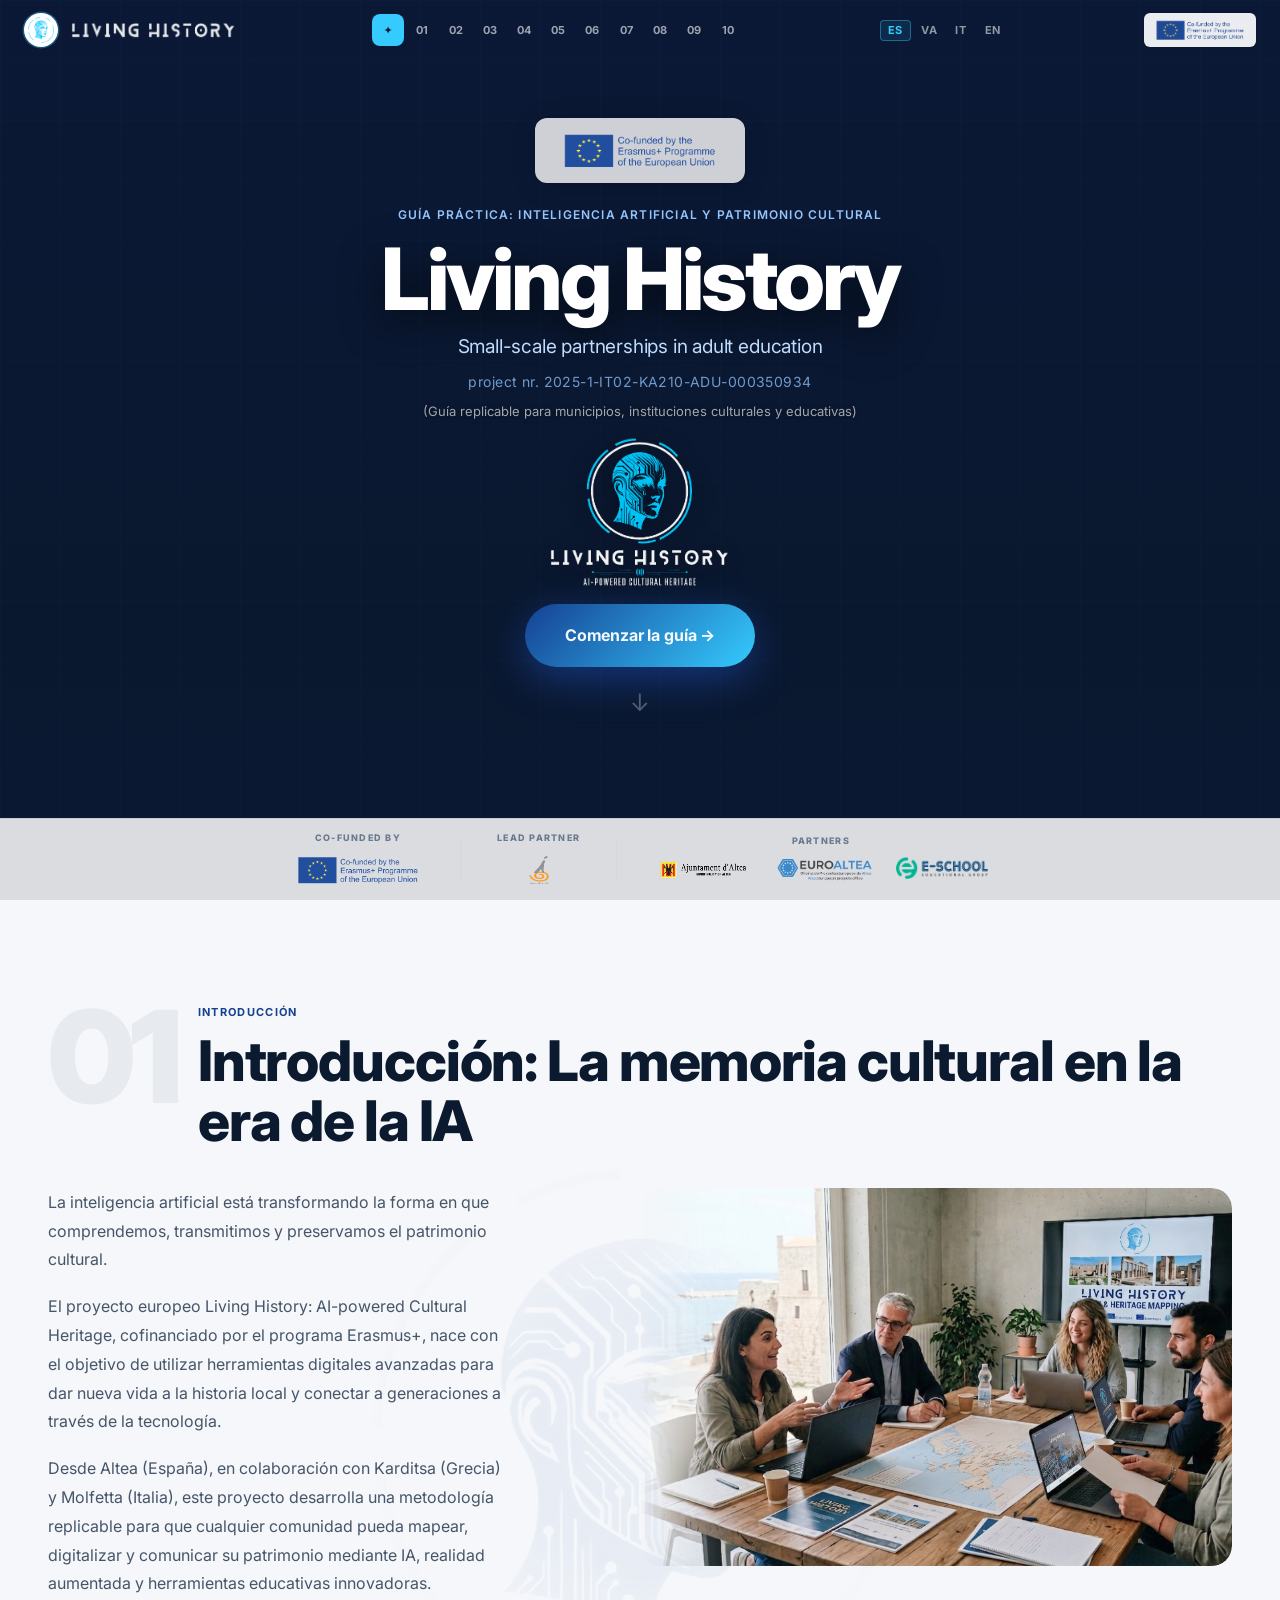
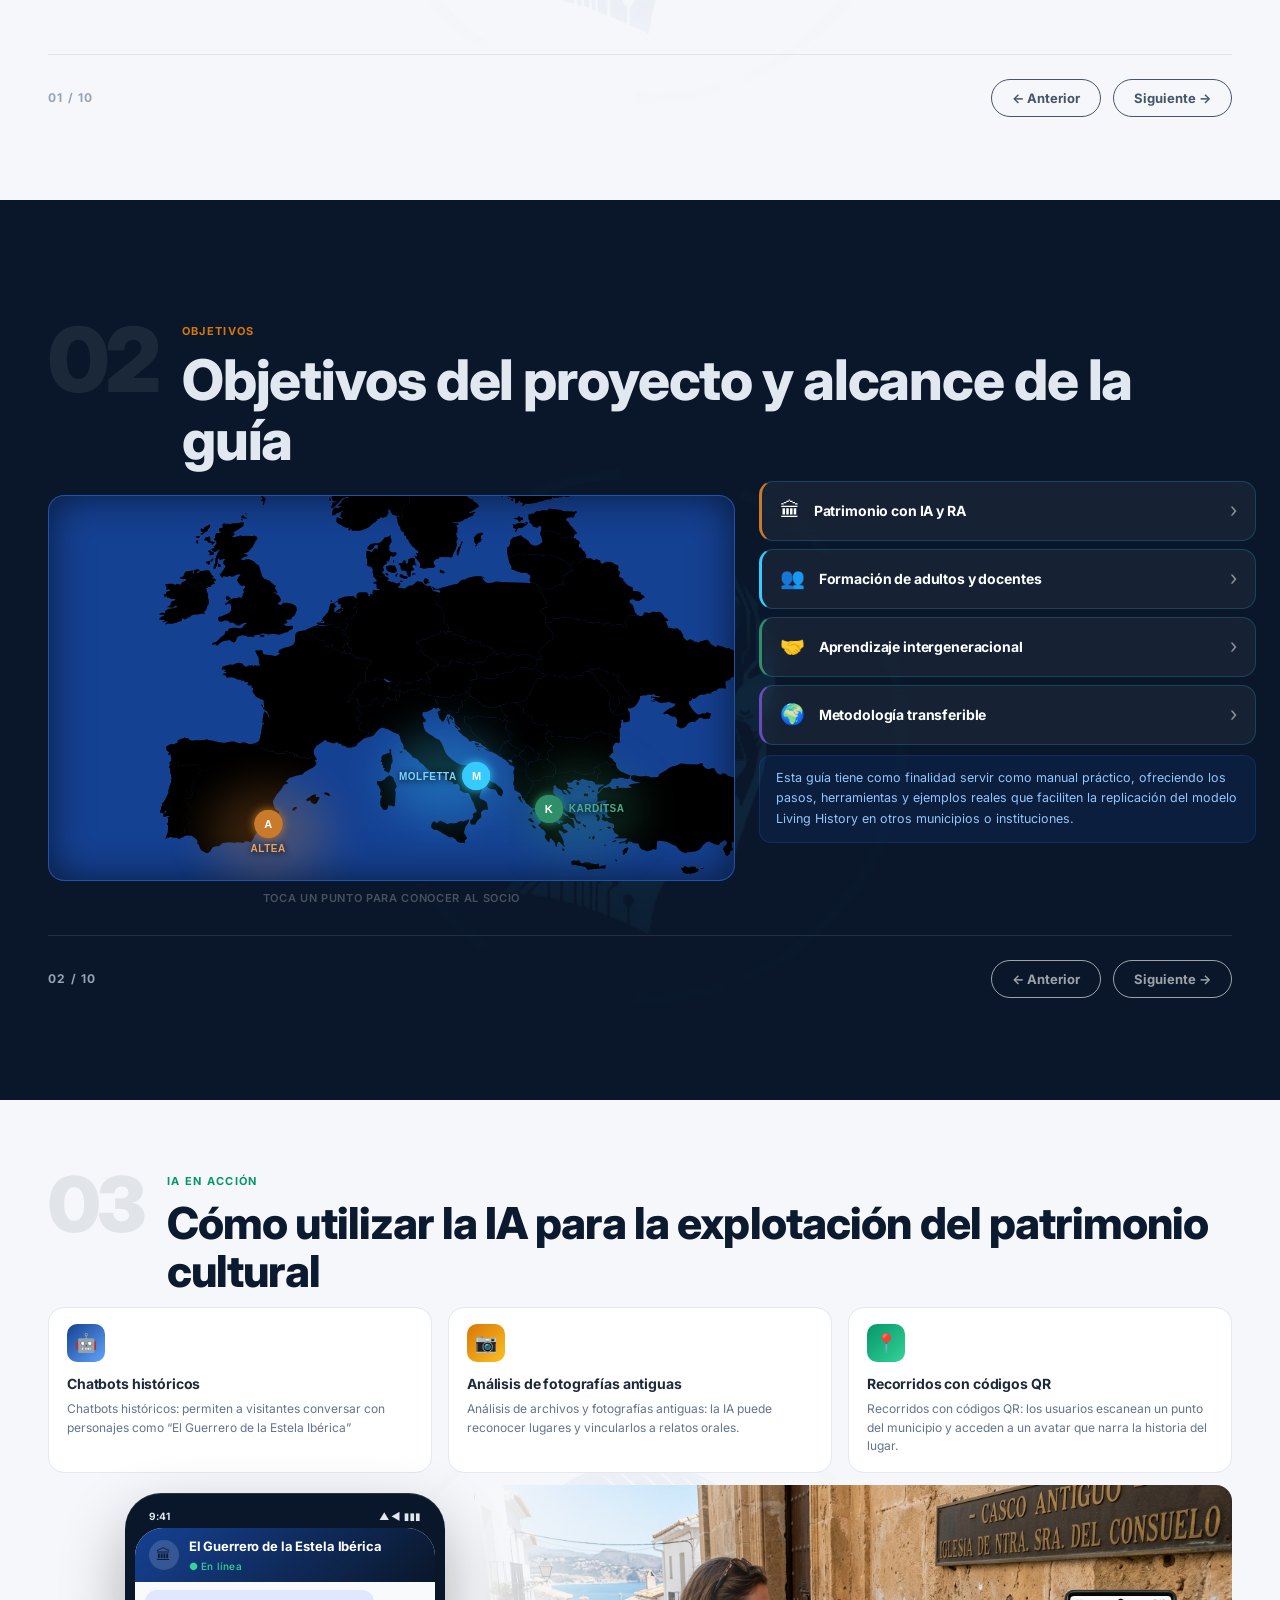
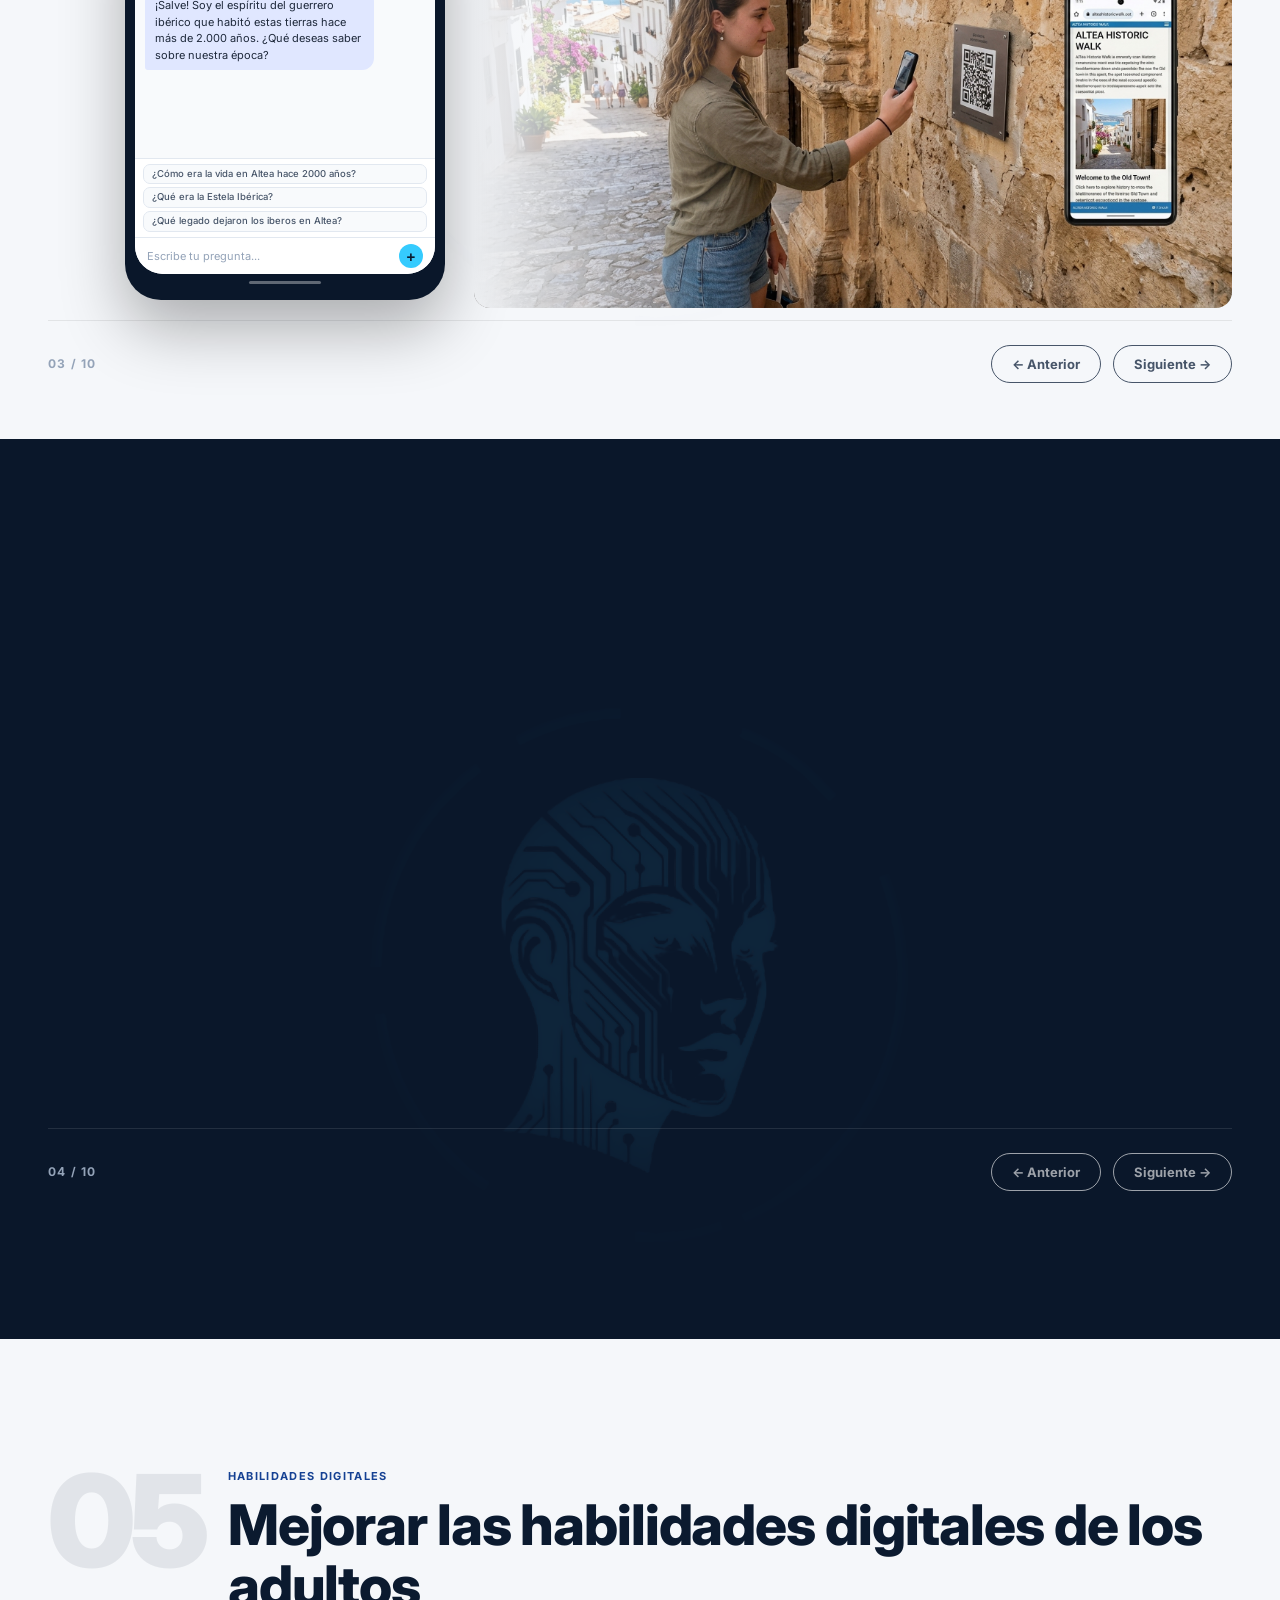
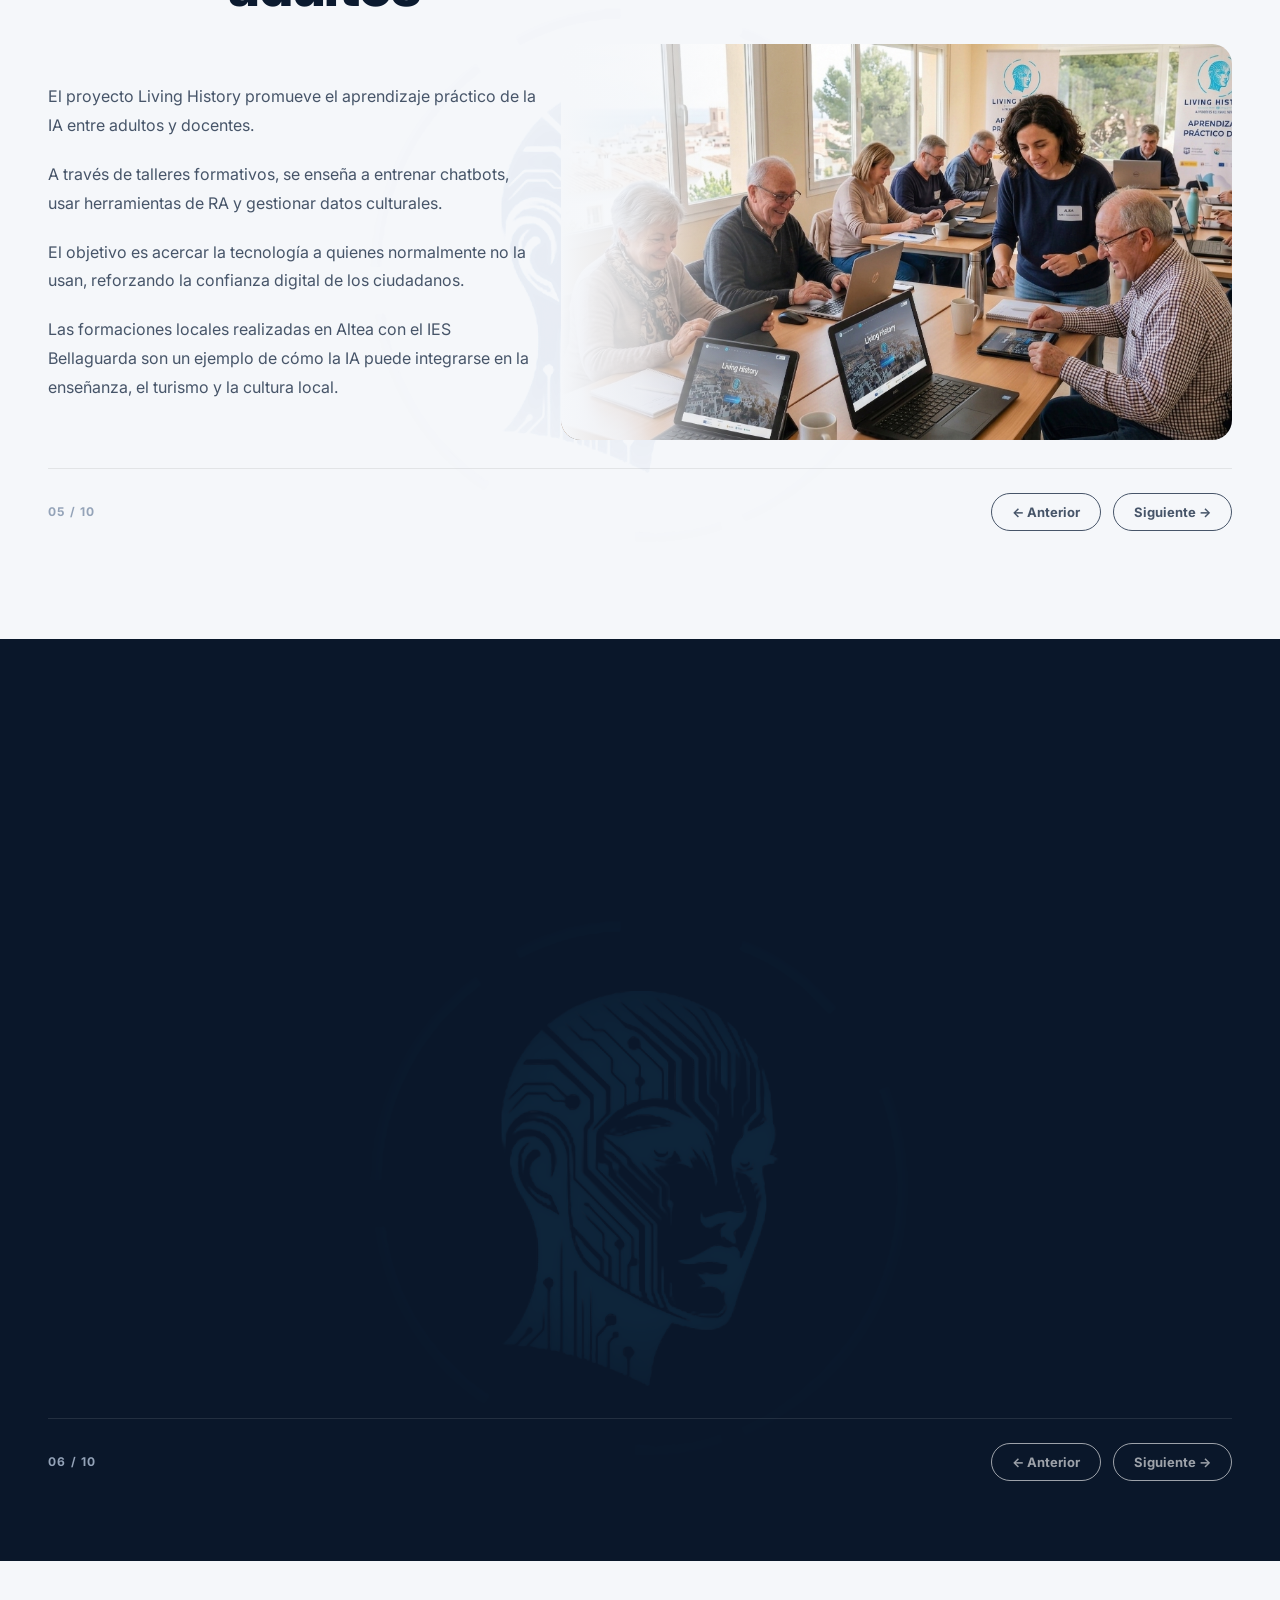
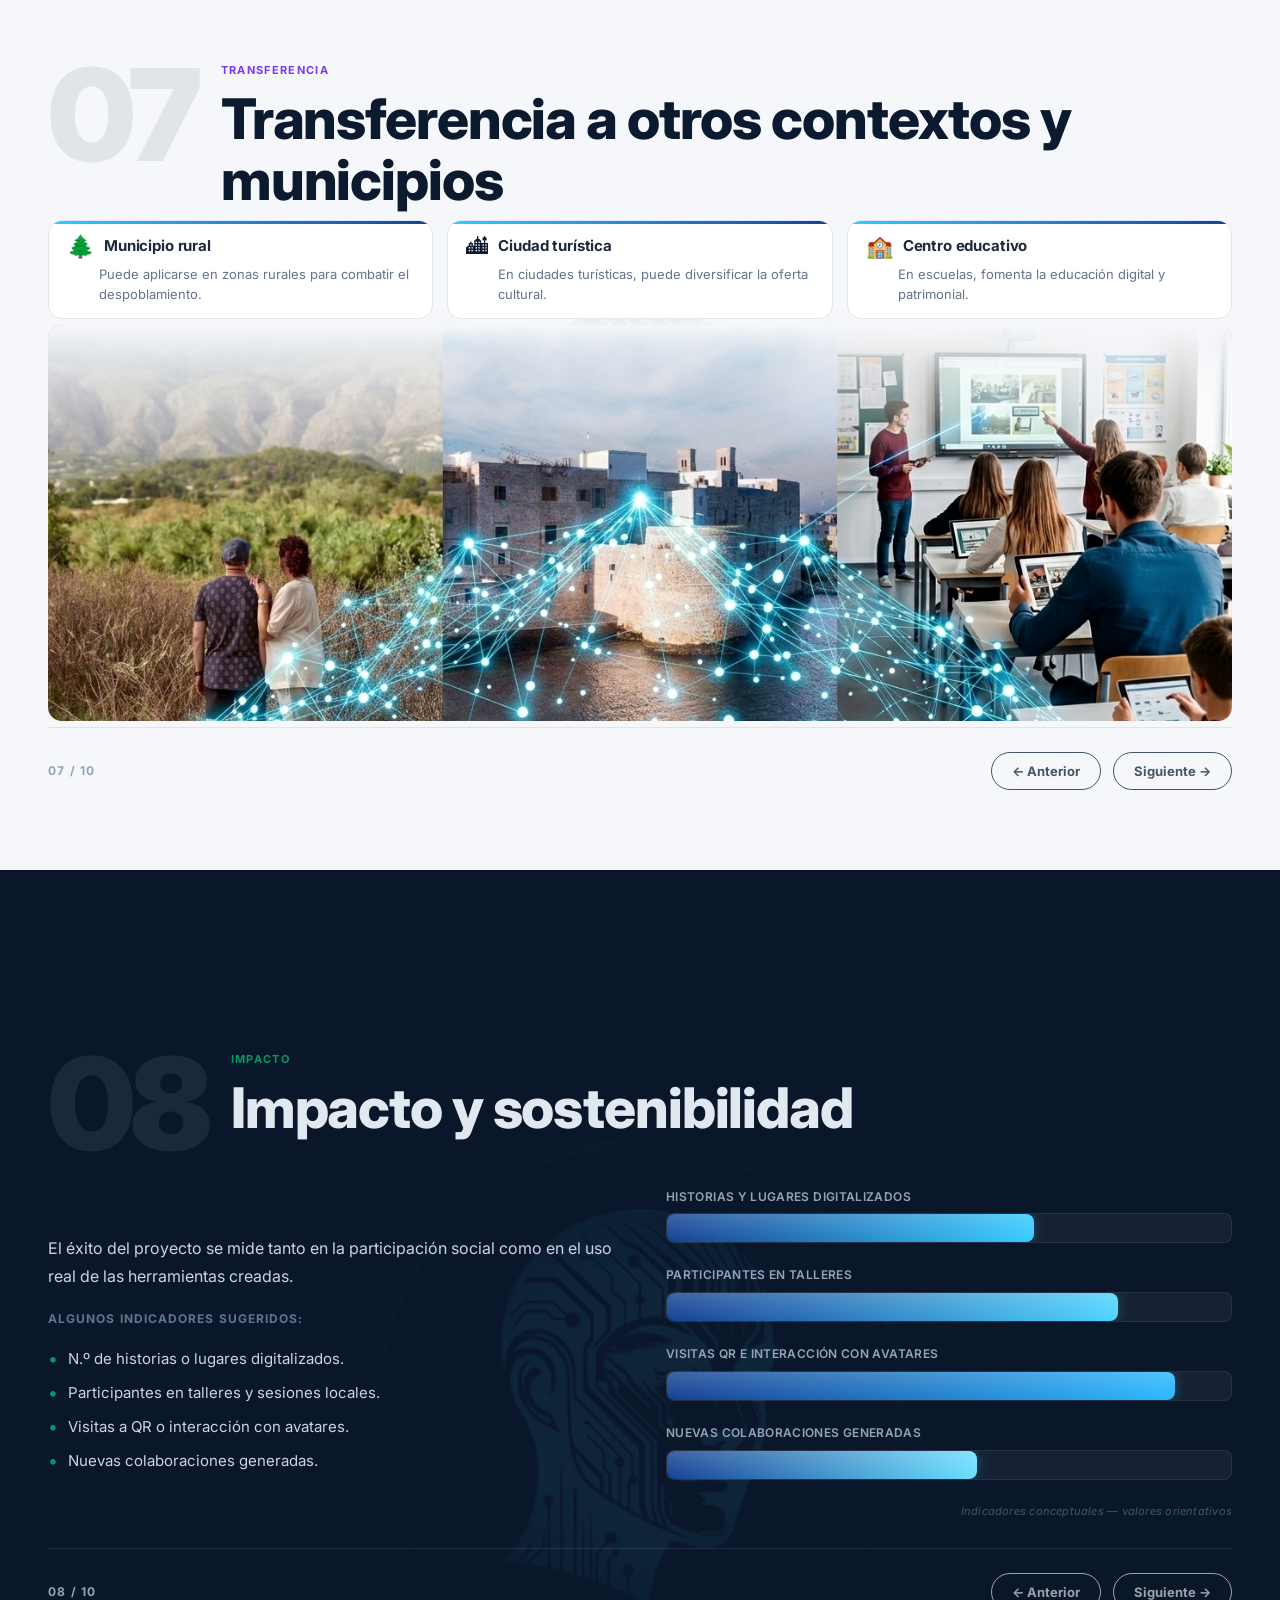
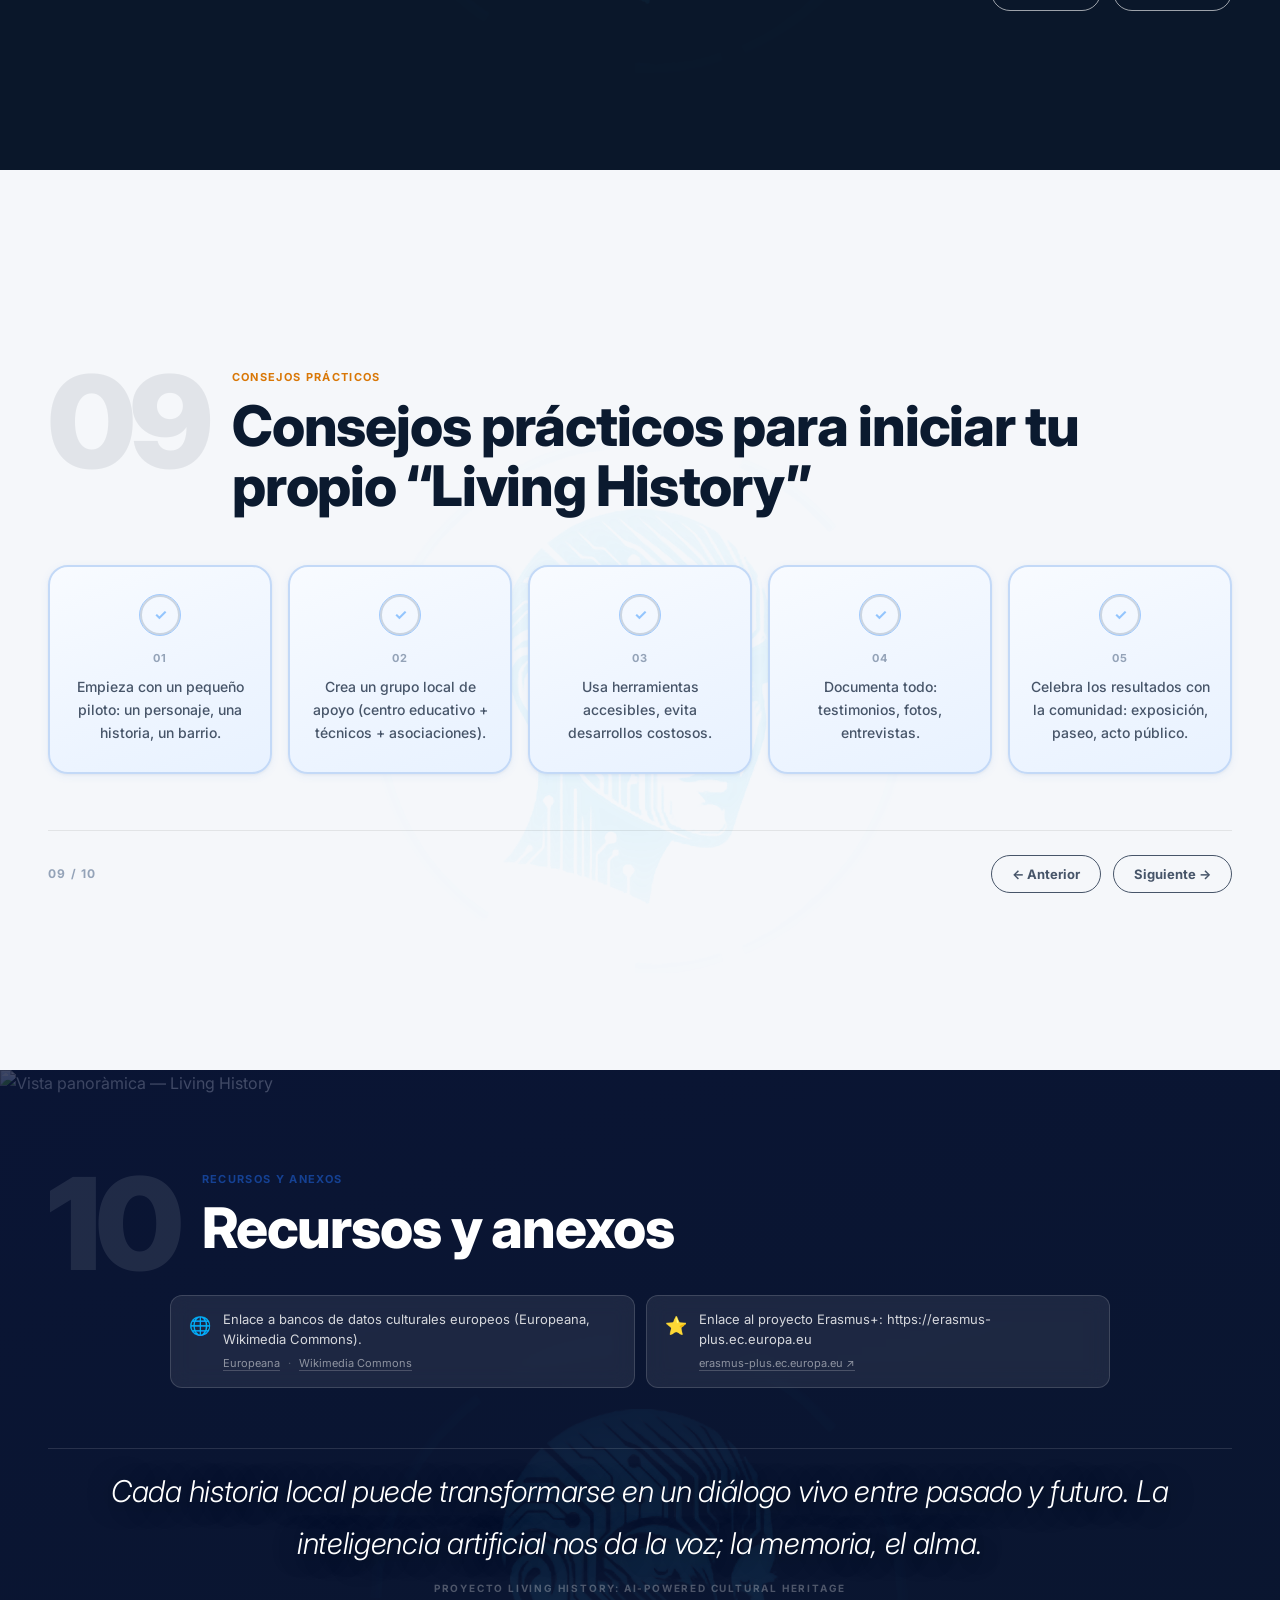
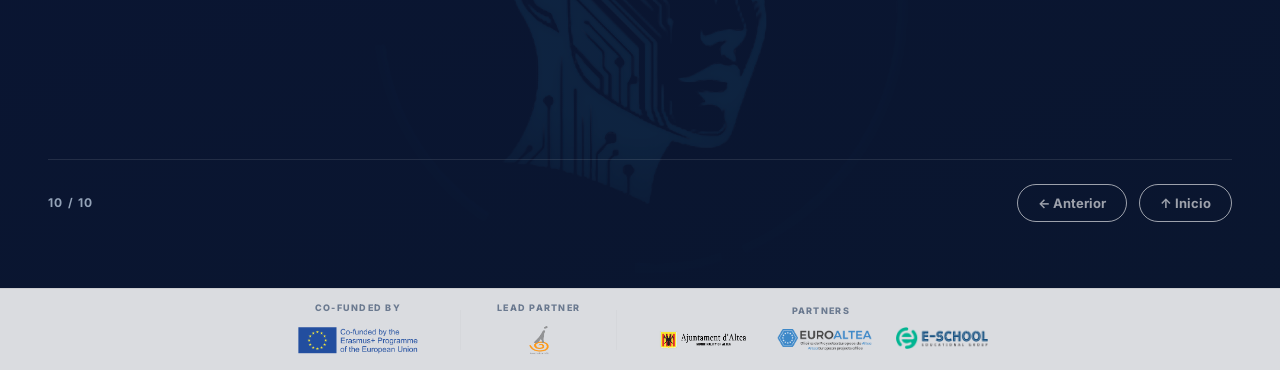
==== commit 9e82785a: "logos amb enllaços" ====
--- a/index.html
+++ b/index.html
@@ -77,15 +77,17 @@
   <div class="cover-grid-bg"></div>
   <div class="slide-inner">
     <div class="cover-inner">
-      <div class="cover-erasmus-badge">
+      <a href="https://erasmus-plus.ec.europa.eu/" target="_blank" rel="noopener noreferrer" class="cover-erasmus-badge">
         <img src="assets/logos/EN_Co-fundedbytheEU_RGB_POS.png" alt="Co-funded by the European Union – Erasmus+" class="cover-erasmus-hero">
-      </div>
+      </a>
       <p class="cover-pretitle" data-i18n="portada.pretitle">Guía Práctica: Inteligencia Artificial y Patrimonio Cultural</p>
       <h1 class="cover-title">Living History</h1>
       <p class="cover-subtitle" data-i18n="portada.subtitle">Small-scale partnerships in adult education</p>
       <p class="cover-project-nr">project nr. 2025-1-IT02-KA210-ADU-000350934</p>
       <p class="cover-subt2" data-i18n="portada.subt2">(Guía replicable para municipios, instituciones culturales y educativas)</p>
-      <img src="assets/logos/living-history-mark-light.png" alt="Living History logo" class="cover-mark-logo">
+      <a href="https://euroaltea.eu/erasmus-neets/" target="_blank" rel="noopener noreferrer" class="cover-mark-logo-link">
+        <img src="assets/logos/living-history-mark-light.png" alt="Living History logo" class="cover-mark-logo">
+      </a>
       <a href="#s1" class="cover-cta" onclick="goSlide('s1')" data-i18n="portada.cta">Comenzar la guía →</a>
       <div class="cover-scroll-hint">↓</div>
     </div>
--- a/styles.css
+++ b/styles.css
@@ -450,7 +450,11 @@
   padding: 10px 22px;
   margin: 0 auto 22px;
   animation: fadeUp 0.8s 0s both;
-}
+  text-decoration: none;
+  cursor: pointer;
+  transition: opacity 0.2s, transform 0.2s;
+}
+.cover-erasmus-badge:hover { opacity: 0.90; transform: scale(1.03); }
 .cover-erasmus-hero {
   display: block;
   width: clamp(120px, 13vw, 180px);
@@ -470,6 +474,12 @@
 }
 
 /* ── Cover mark logo ─── */
+.cover-mark-logo-link {
+  display: block;
+  cursor: pointer;
+  transition: opacity 0.2s, transform 0.2s;
+}
+.cover-mark-logo-link:hover { opacity: 0.85; transform: scale(1.04); }
 .cover-mark-logo {
   display: block;
   width: clamp(100px, 14vw, 200px);
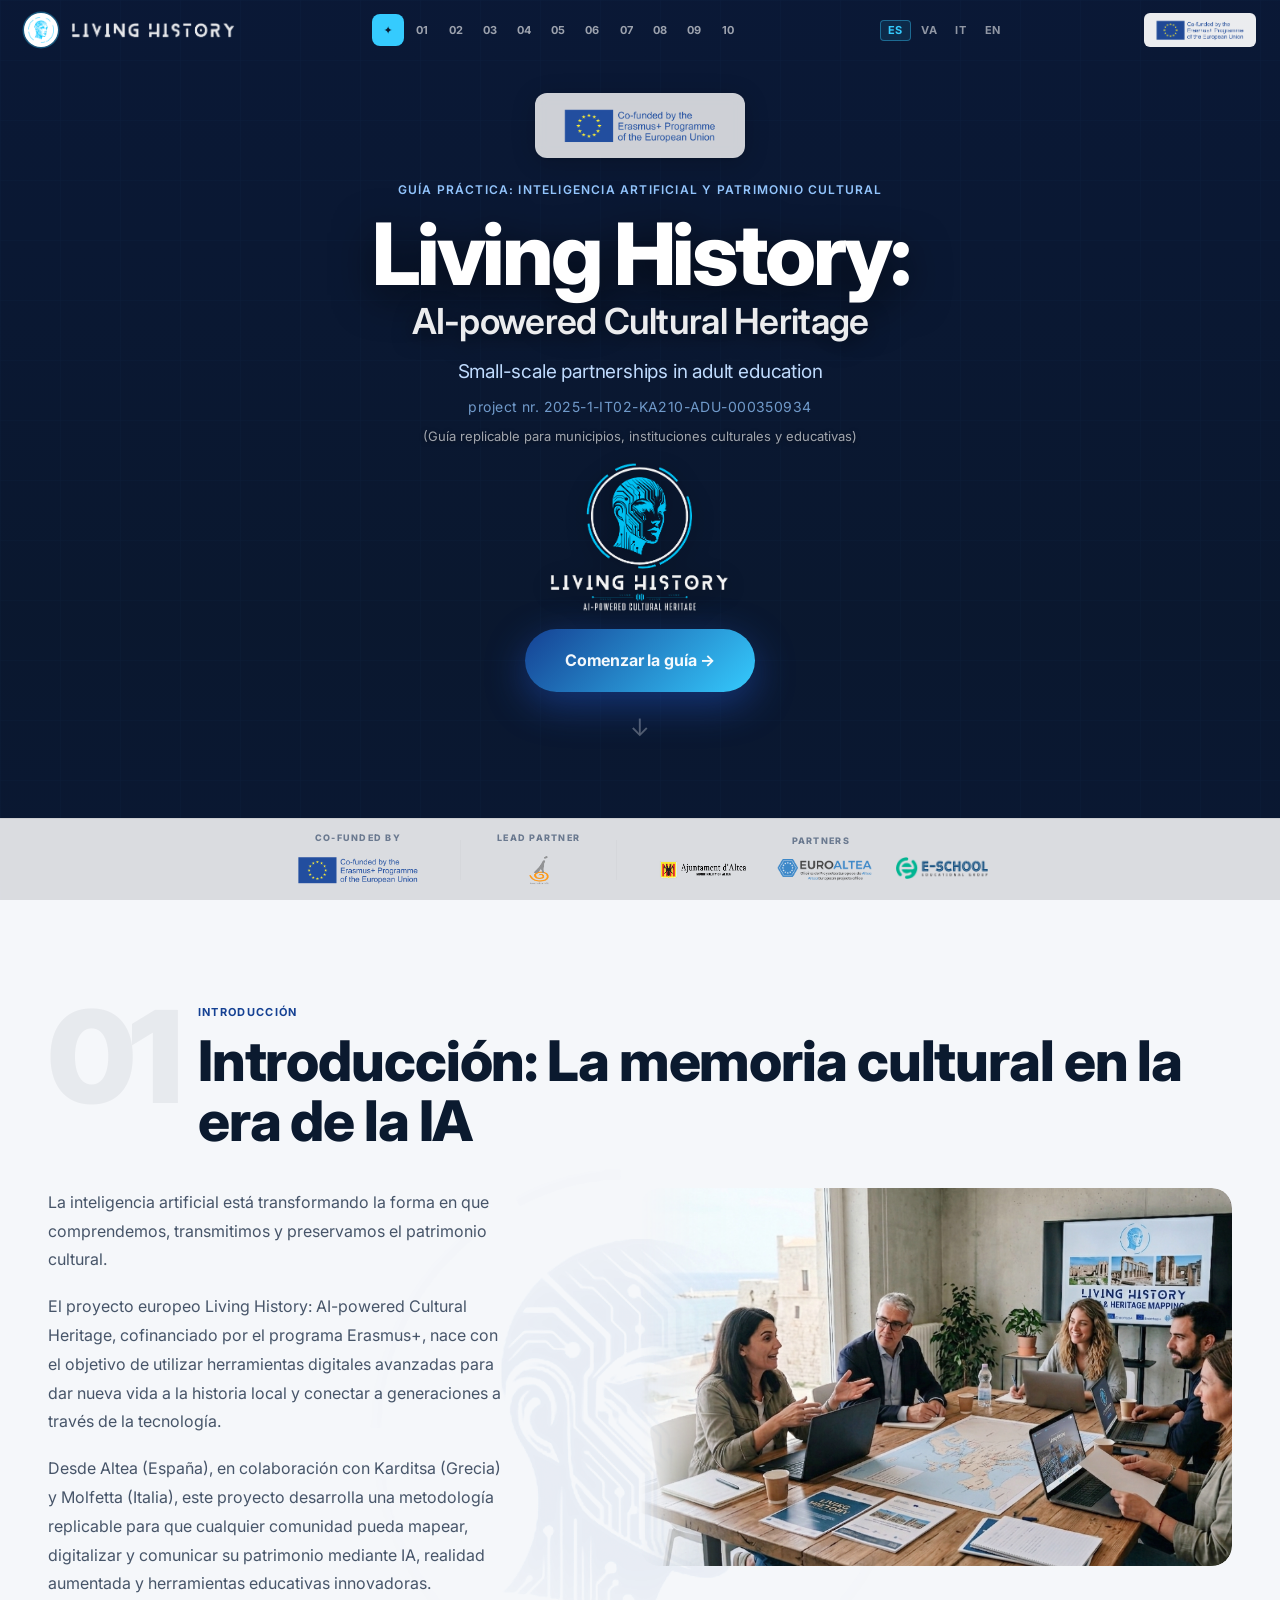
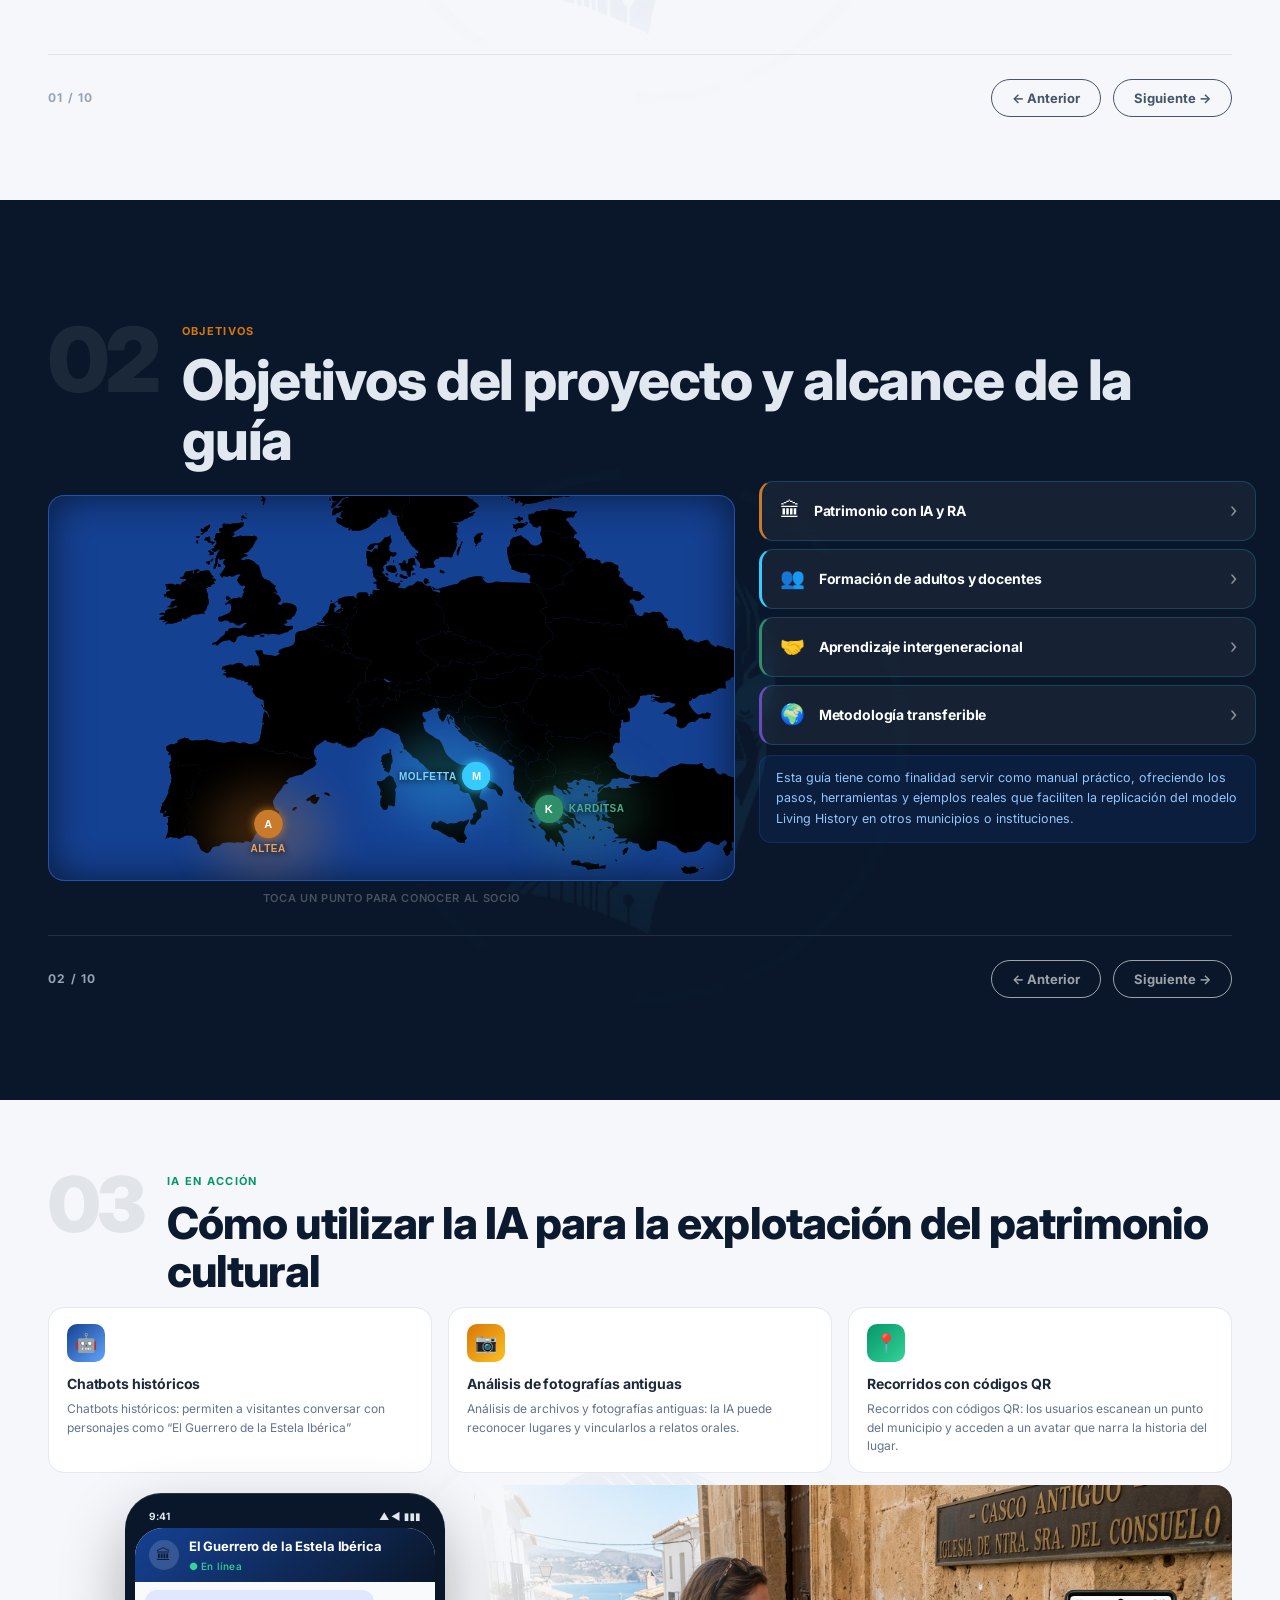
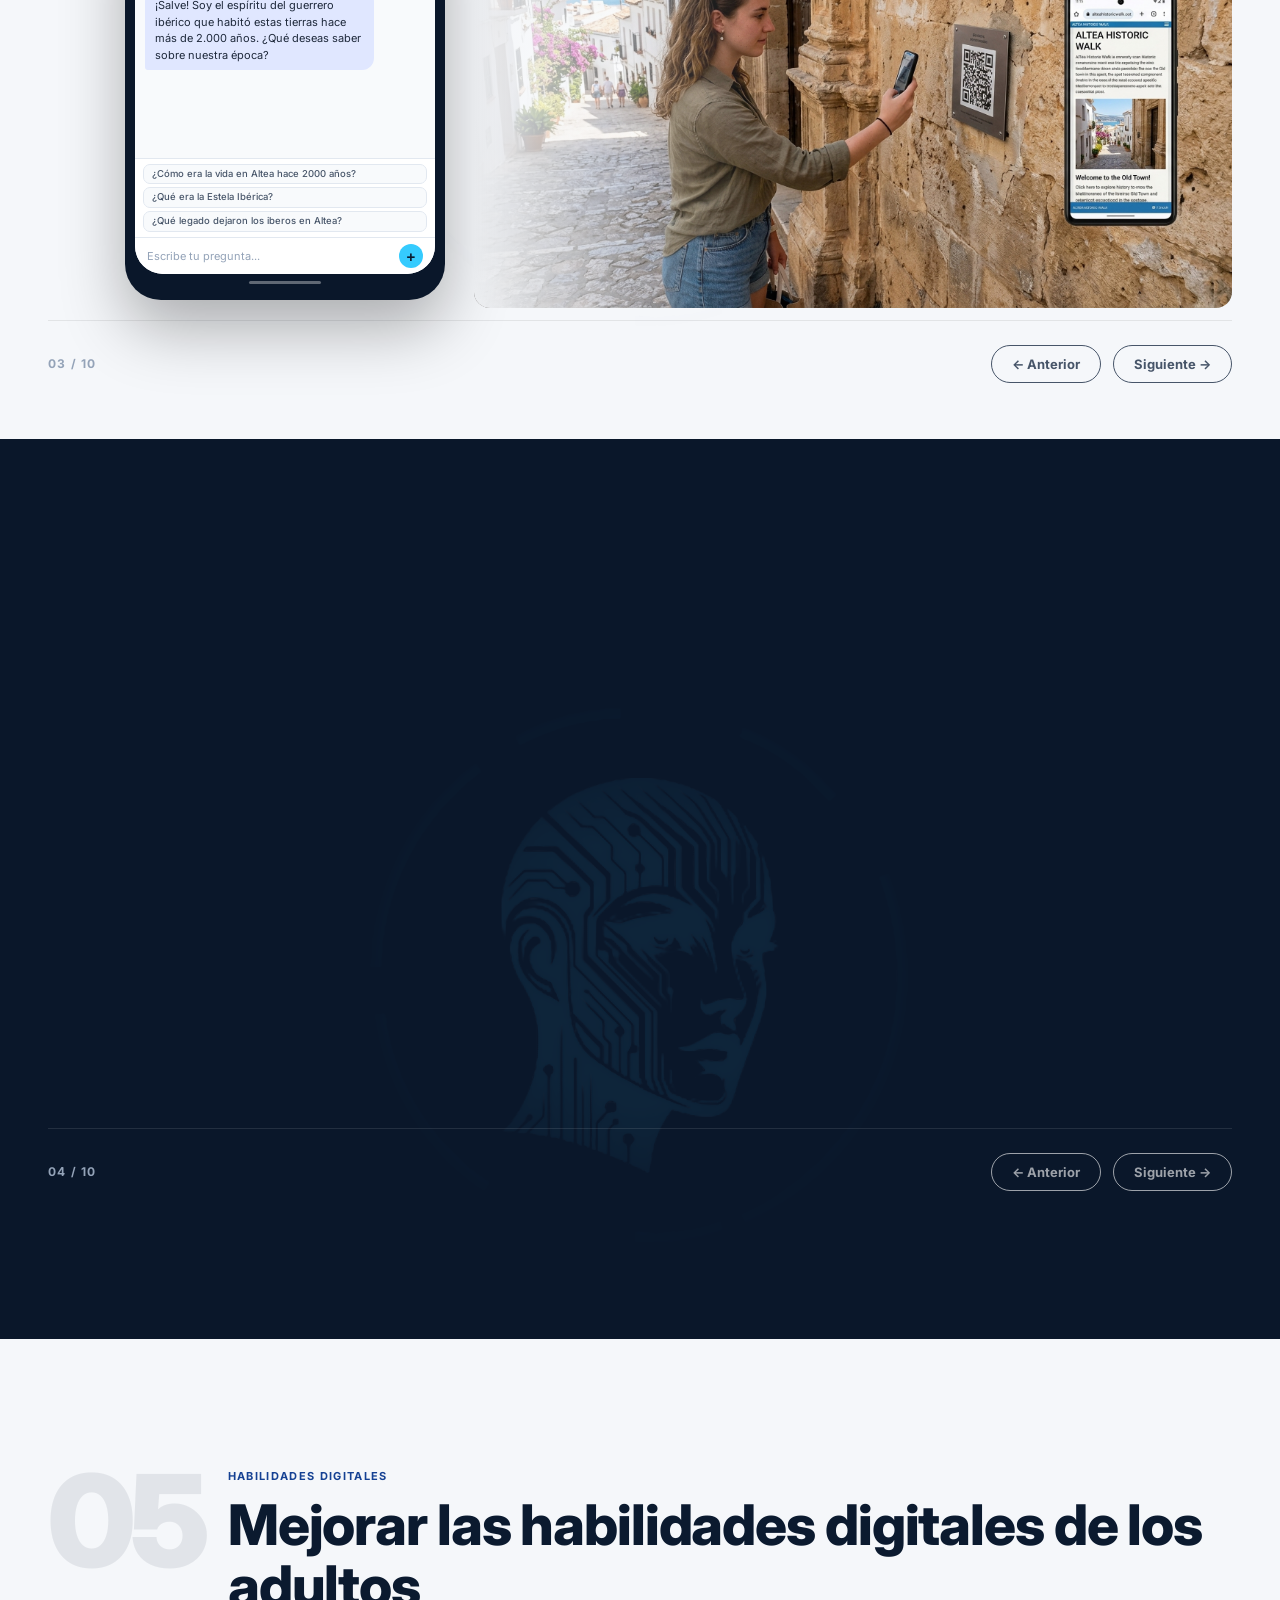
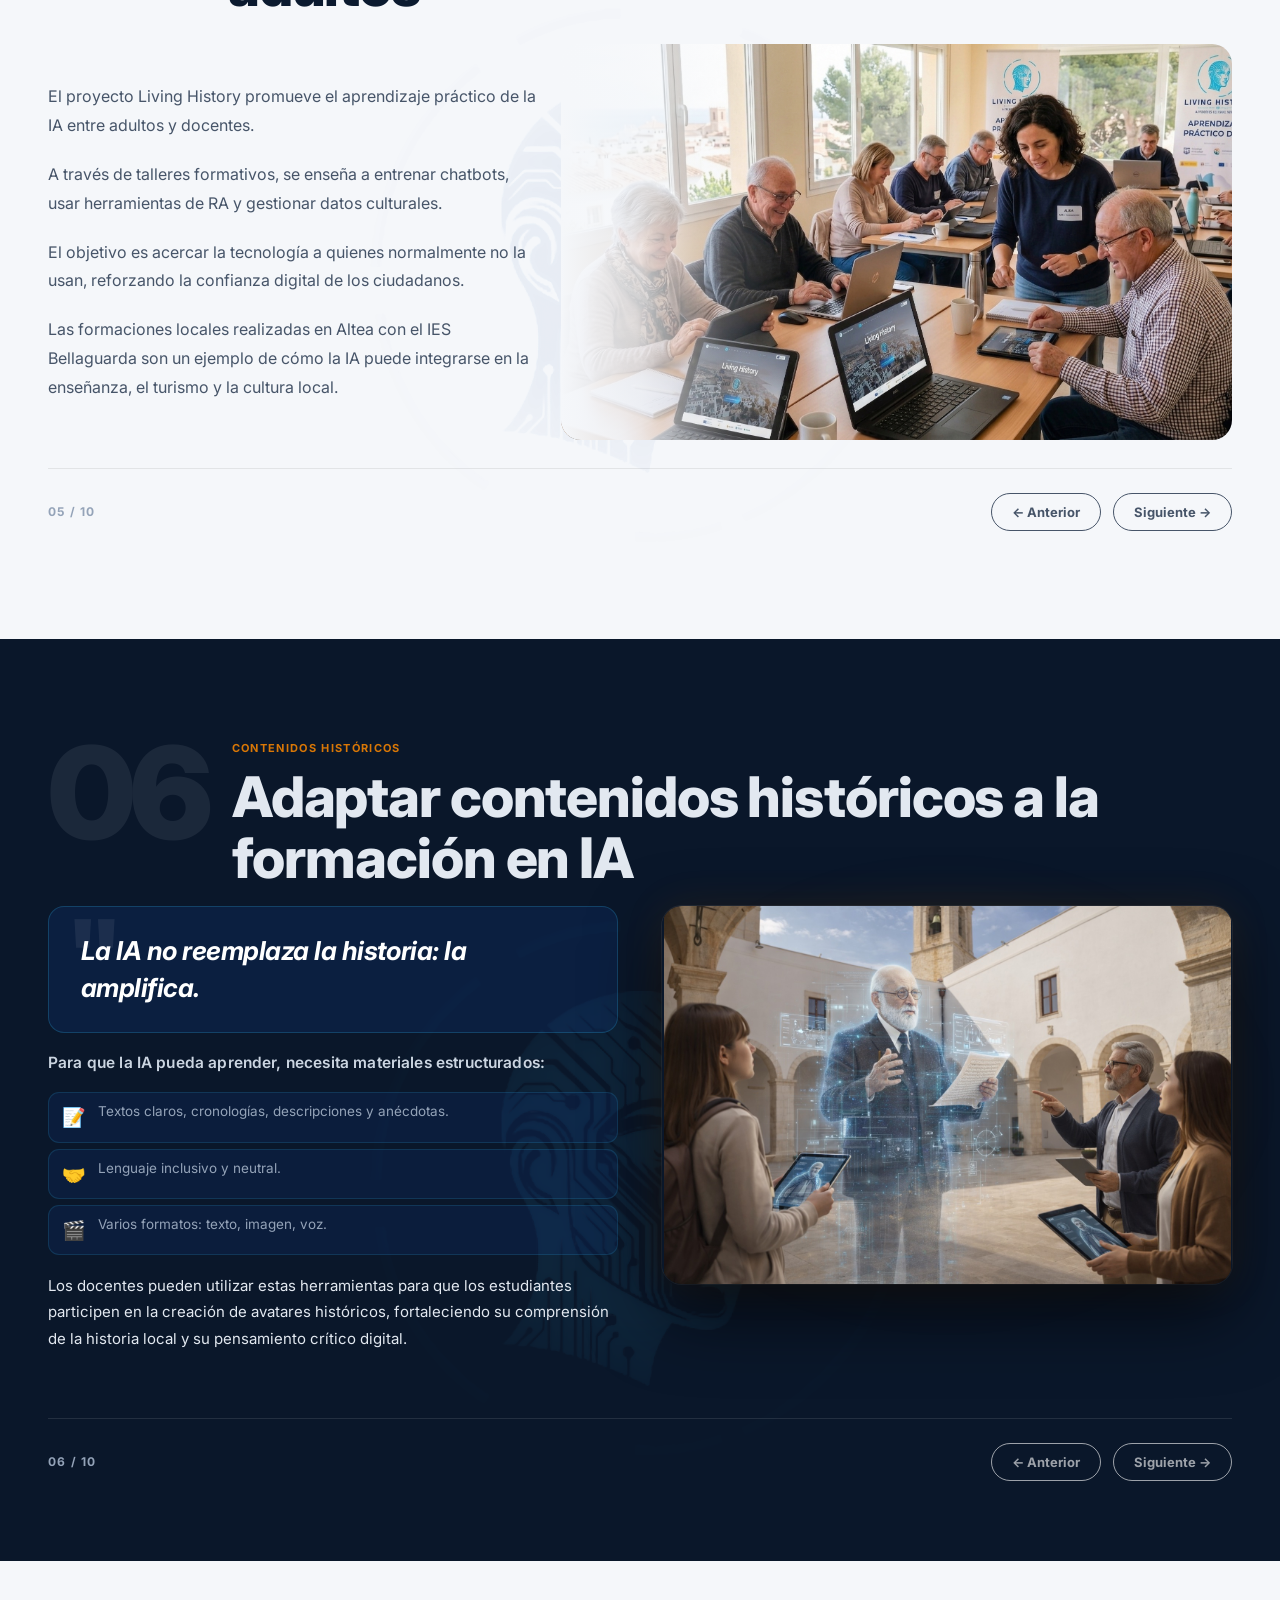
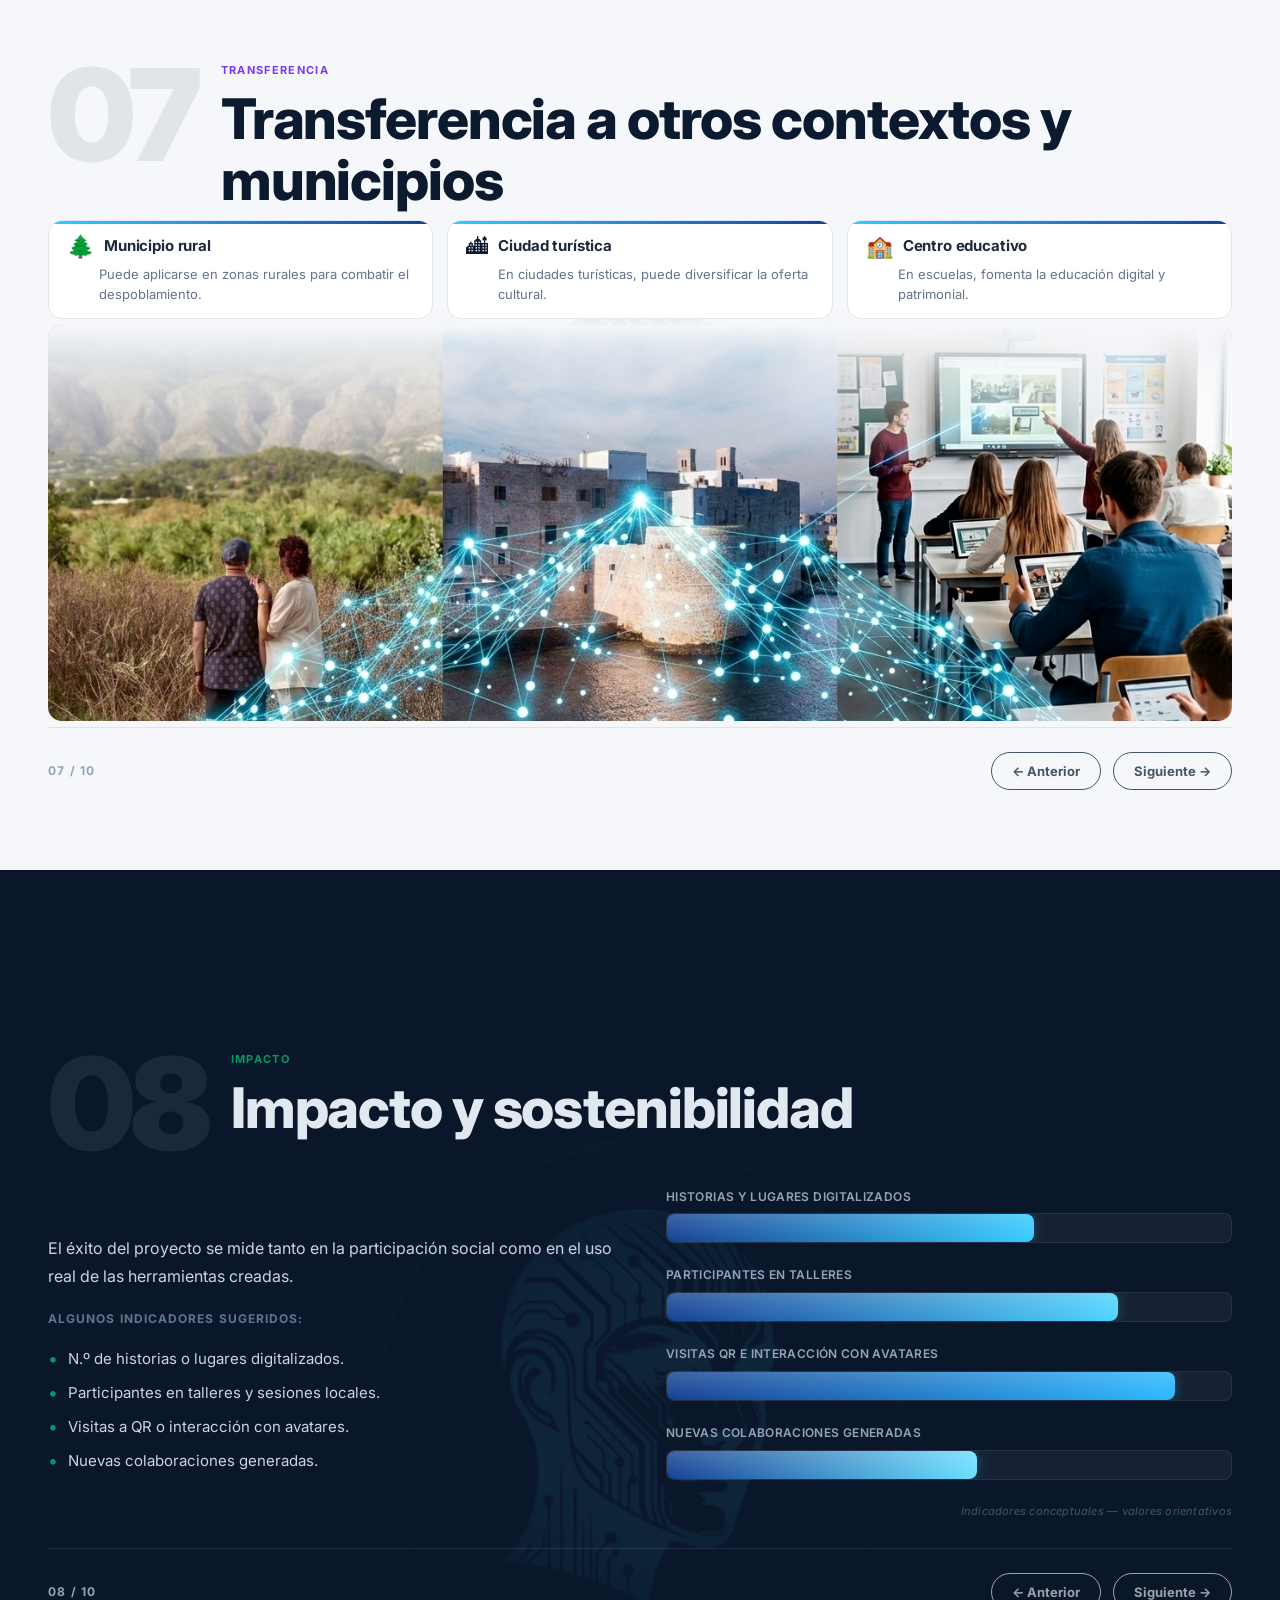
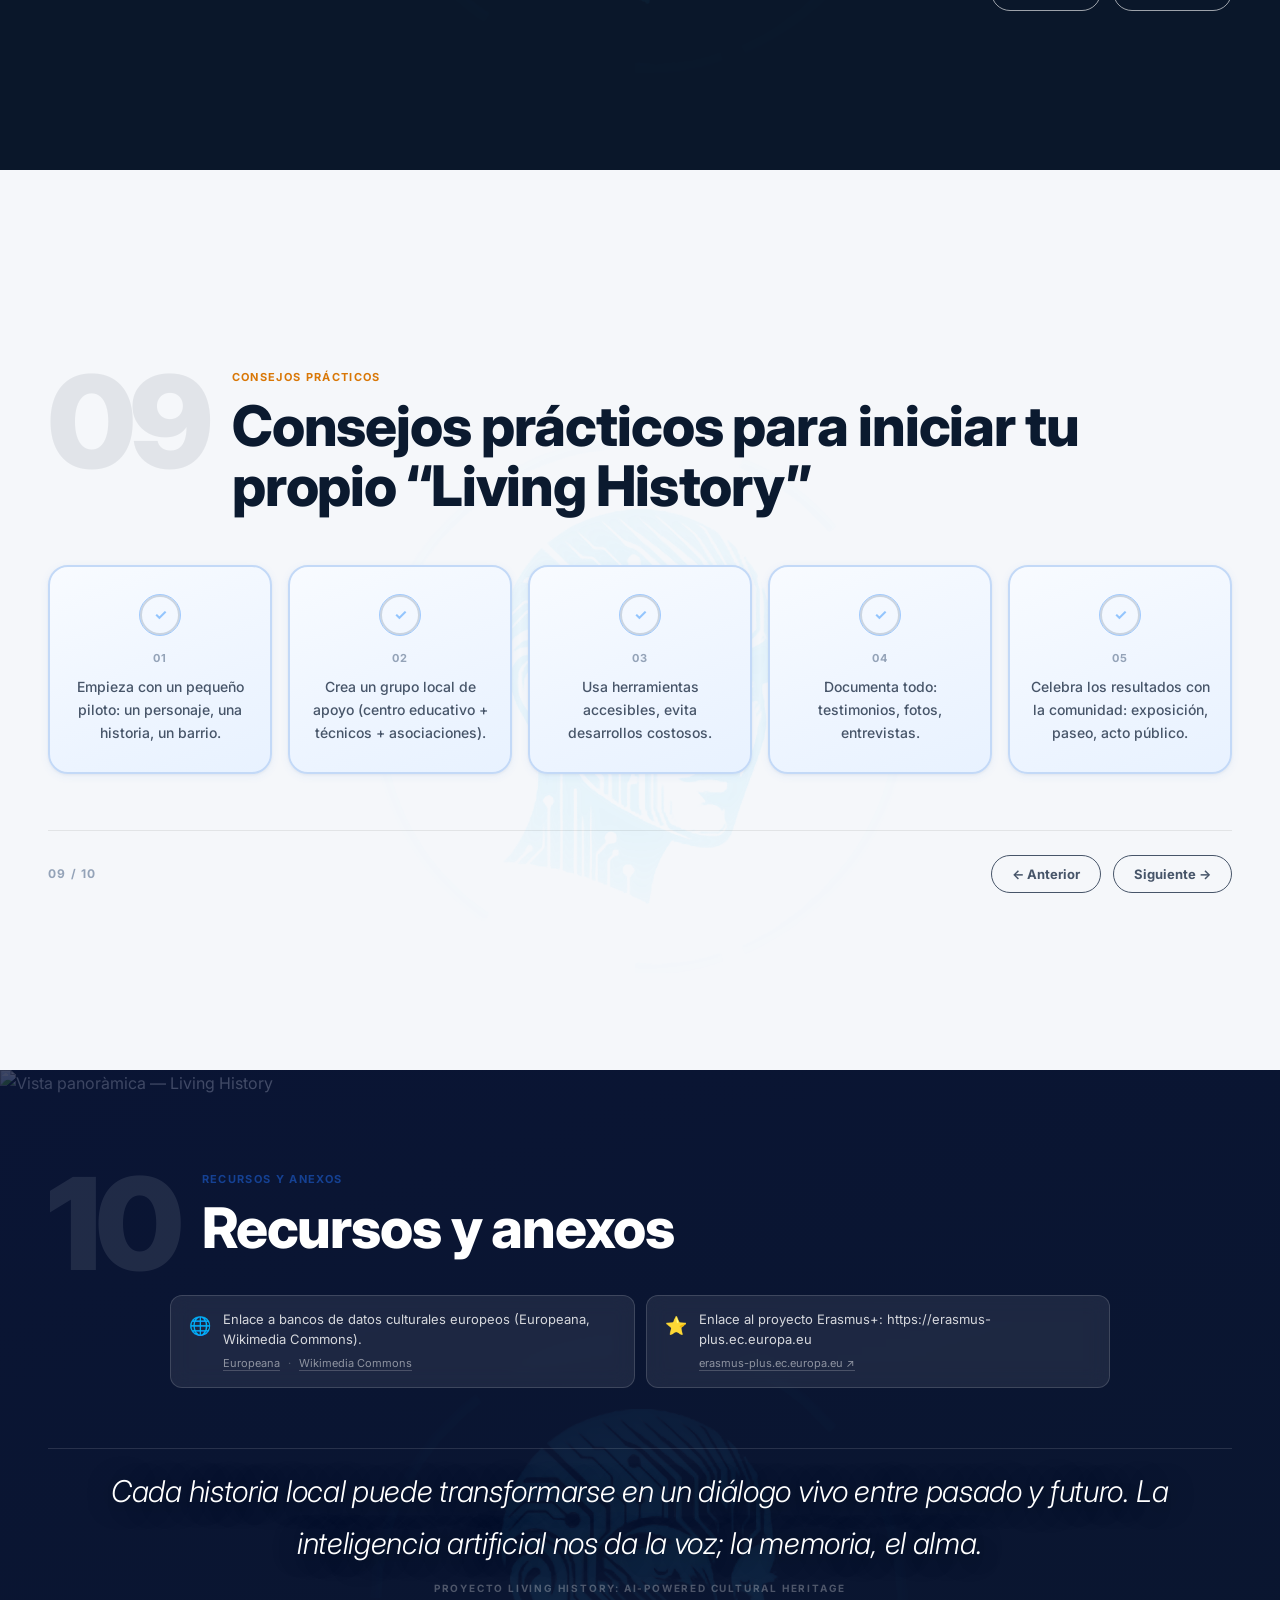
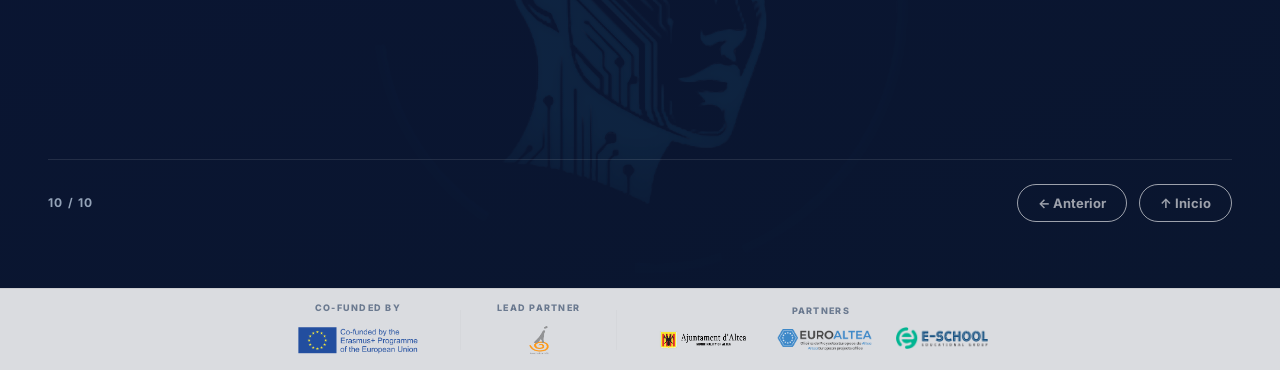
==== commit f0d438f3: "títol complet en portada" ====
--- a/index.html
+++ b/index.html
@@ -81,7 +81,8 @@
         <img src="assets/logos/EN_Co-fundedbytheEU_RGB_POS.png" alt="Co-funded by the European Union – Erasmus+" class="cover-erasmus-hero">
       </a>
       <p class="cover-pretitle" data-i18n="portada.pretitle">Guía Práctica: Inteligencia Artificial y Patrimonio Cultural</p>
-      <h1 class="cover-title">Living History</h1>
+      <h1 class="cover-title">Living History:</h1>
+      <p class="cover-title-sub">AI-powered Cultural Heritage</p>
       <p class="cover-subtitle" data-i18n="portada.subtitle">Small-scale partnerships in adult education</p>
       <p class="cover-project-nr">project nr. 2025-1-IT02-KA210-ADU-000350934</p>
       <p class="cover-subt2" data-i18n="portada.subt2">(Guía replicable para municipios, instituciones culturales y educativas)</p>
--- a/styles.css
+++ b/styles.css
@@ -420,8 +420,16 @@
   font-size: clamp(48px, 7.5vw, 86px);
   font-weight: 800; color: #fff;
   line-height: 0.95; letter-spacing: -0.04em;
-  margin-bottom: 14px; animation: fadeUp 0.8s 0.25s both;
+  margin-bottom: 6px; animation: fadeUp 0.8s 0.25s both;
   text-shadow: 0 10px 40px rgba(0,0,0,0.7);
+}
+.cover-title-sub {
+  font-size: clamp(20px, 2.8vw, 40px);
+  font-weight: 600; color: rgba(255,255,255,0.92);
+  line-height: 1.1; letter-spacing: -0.02em;
+  margin-bottom: 18px;
+  text-shadow: 0 4px 20px rgba(0,0,0,0.55);
+  animation: fadeUp 0.8s 0.35s both;
 }
 .cover-subtitle {
   font-size: clamp(14px, 1.8vw, 19px);
@@ -566,7 +574,8 @@
 @media (max-height: 820px) {
   .cover-inner { padding: 8px 0 16px; }
   .cover-mark-logo { width: clamp(80px, 11vw, 150px); margin: 10px auto; }
-  .cover-title { margin-bottom: 10px; }
+  .cover-title { margin-bottom: 4px; }
+  .cover-title-sub { font-size: clamp(18px, 2.4vw, 34px); margin-bottom: 12px; }
   .cover-subtitle { margin-bottom: 4px; }
   .cover-scroll-hint { display: none; }
   .cover-erasmus-badge { padding: 8px 18px; margin-bottom: 16px; }
@@ -576,6 +585,7 @@
 @media (max-height: 660px) {
   .cover-mark-logo { width: clamp(60px, 9vw, 110px); margin: 8px auto; }
   .cover-pretitle { margin-bottom: 8px; }
+  .cover-title-sub { font-size: clamp(15px, 2vw, 26px); margin-bottom: 8px; }
   .cover-cta { padding: 14px 32px; font-size: 14px; }
   .cover-erasmus-badge { padding: 7px 14px; margin-bottom: 10px; border-radius: 10px; }
   .cover-erasmus-hero { width: clamp(80px, 10vw, 130px); }
@@ -1931,6 +1941,8 @@
   .cover-inner { padding: 12px 0 20px; }
   .slide-cover { padding-bottom: 130px; }
   .cover-mark-logo { width: clamp(140px, 36vw, 190px); margin: 14px auto; }
+  .cover-title { margin-bottom: 4px; }
+  .cover-title-sub { font-size: clamp(17px, 4.4vw, 30px); margin-bottom: 14px; }
   .cover-cta { padding: 14px 28px; font-size: 15px; }
   .cover-erasmus-badge { padding: 9px 18px; margin-bottom: 16px; }
   .cover-erasmus-hero { width: clamp(110px, 28vw, 160px); }
@@ -1961,6 +1973,8 @@
   .cover-inner { padding: 8px 0 16px; }
   .slide-cover { padding-bottom: 180px; }
   .cover-mark-logo { width: clamp(120px, 32vw, 160px); margin: 12px auto; }
+  .cover-title { margin-bottom: 3px; }
+  .cover-title-sub { font-size: clamp(14px, 4vw, 24px); letter-spacing: -0.015em; margin-bottom: 10px; }
   .cover-cta { padding: 13px 22px; font-size: 14px; }
   .cover-erasmus-badge { padding: 7px 14px; margin-bottom: 12px; border-radius: 10px; }
   .cover-erasmus-hero { width: clamp(90px, 24vw, 135px); }
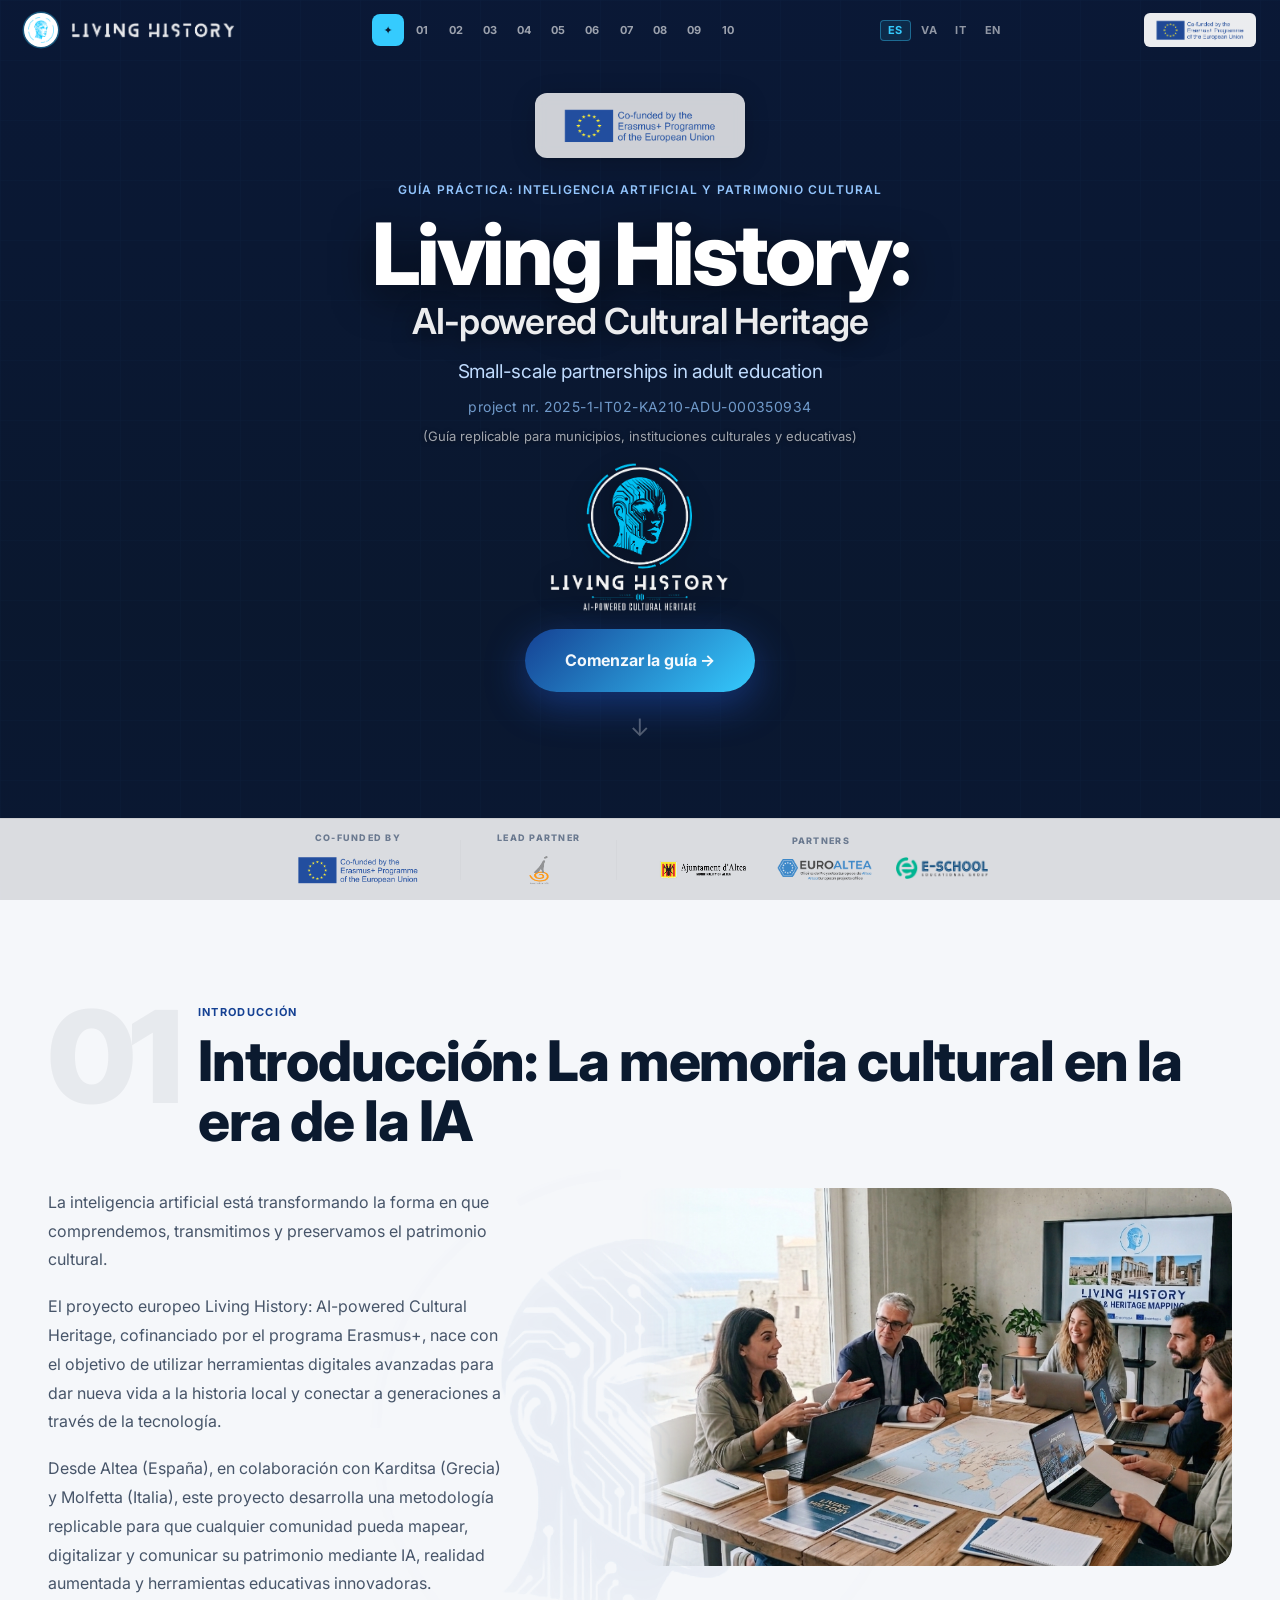
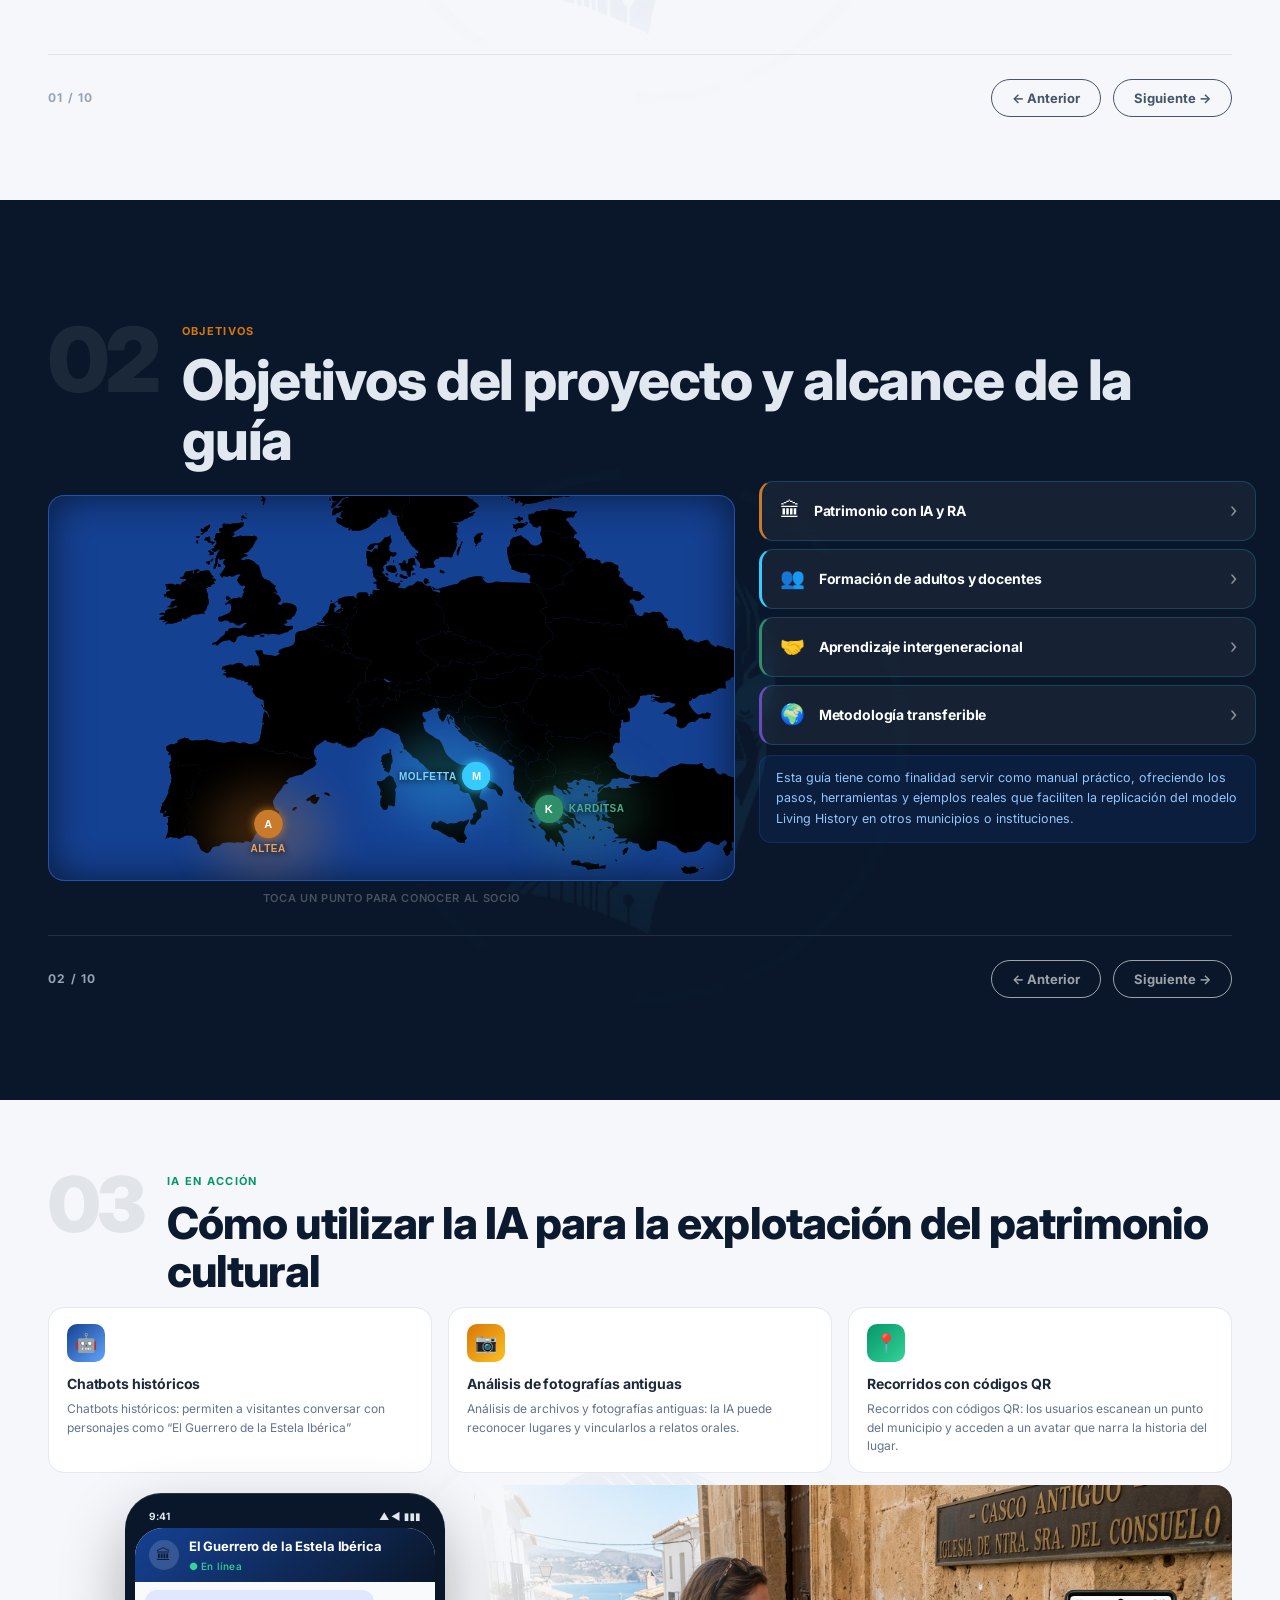
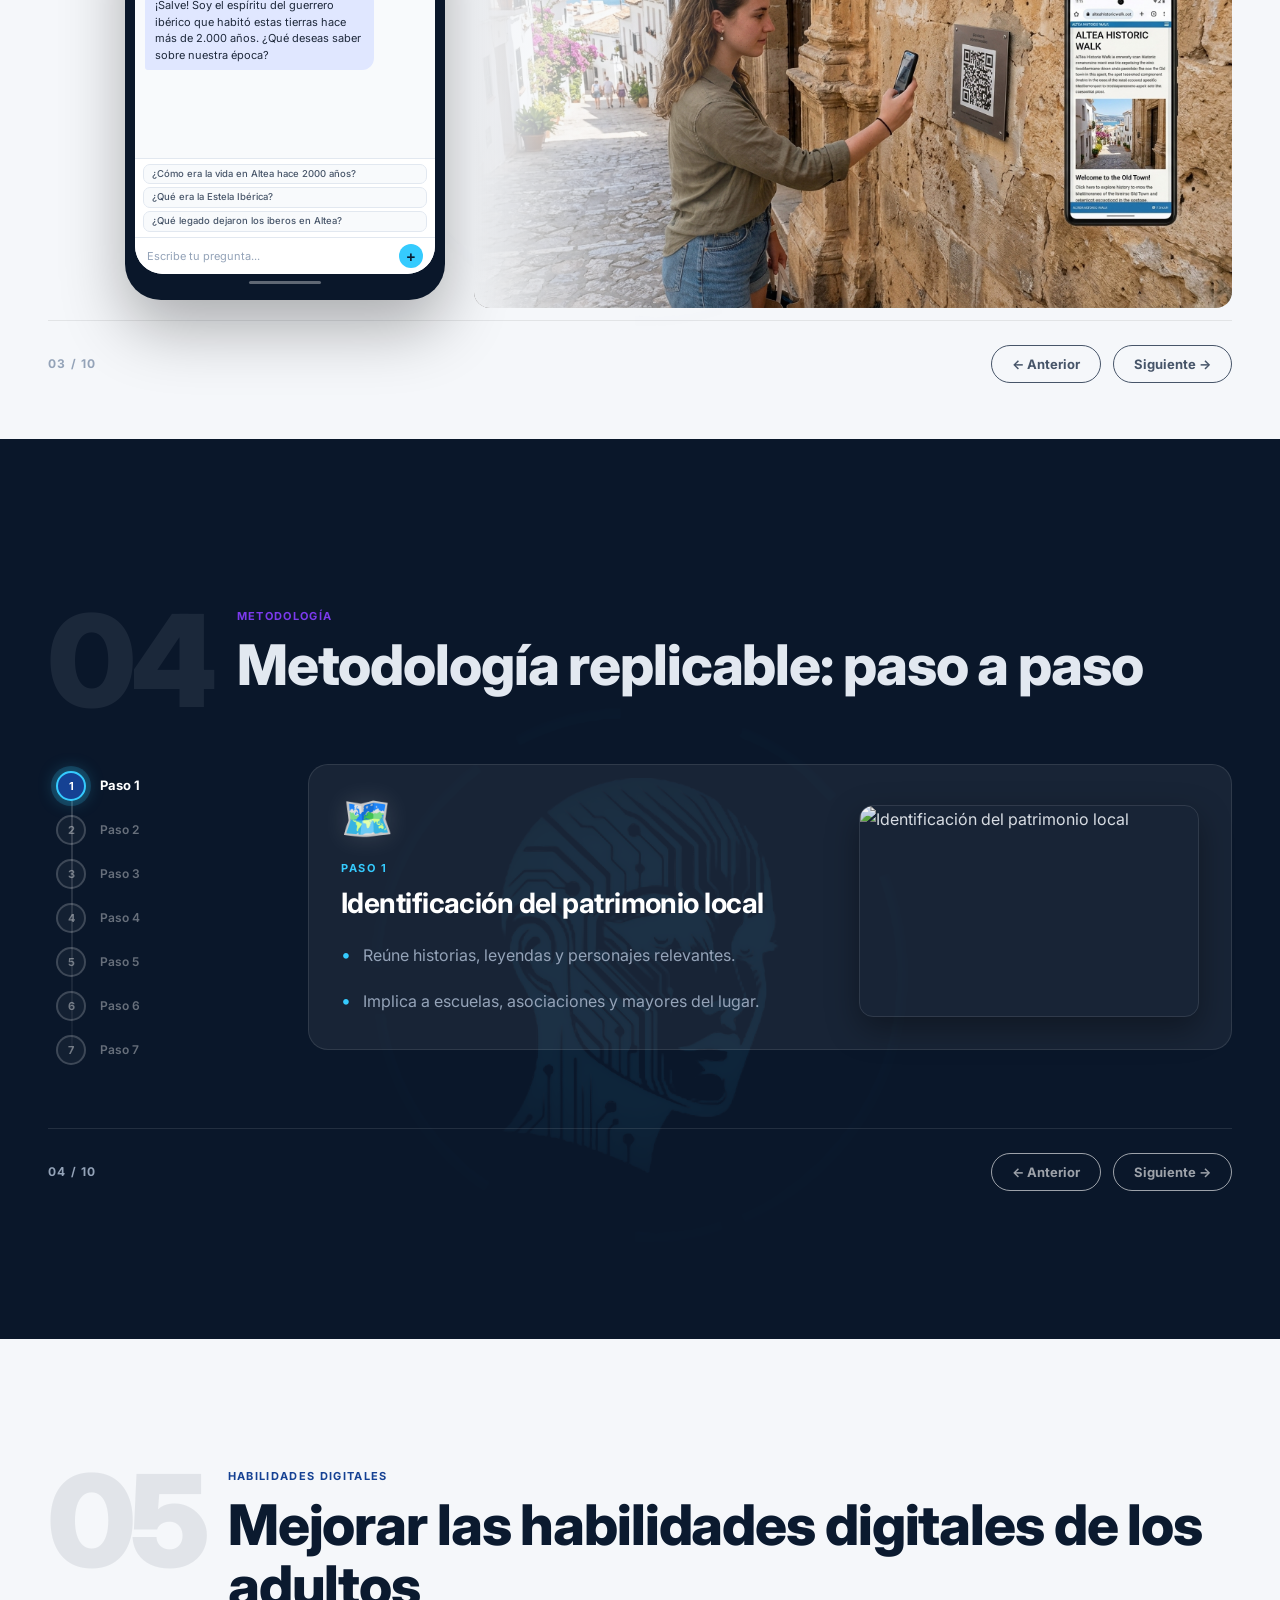
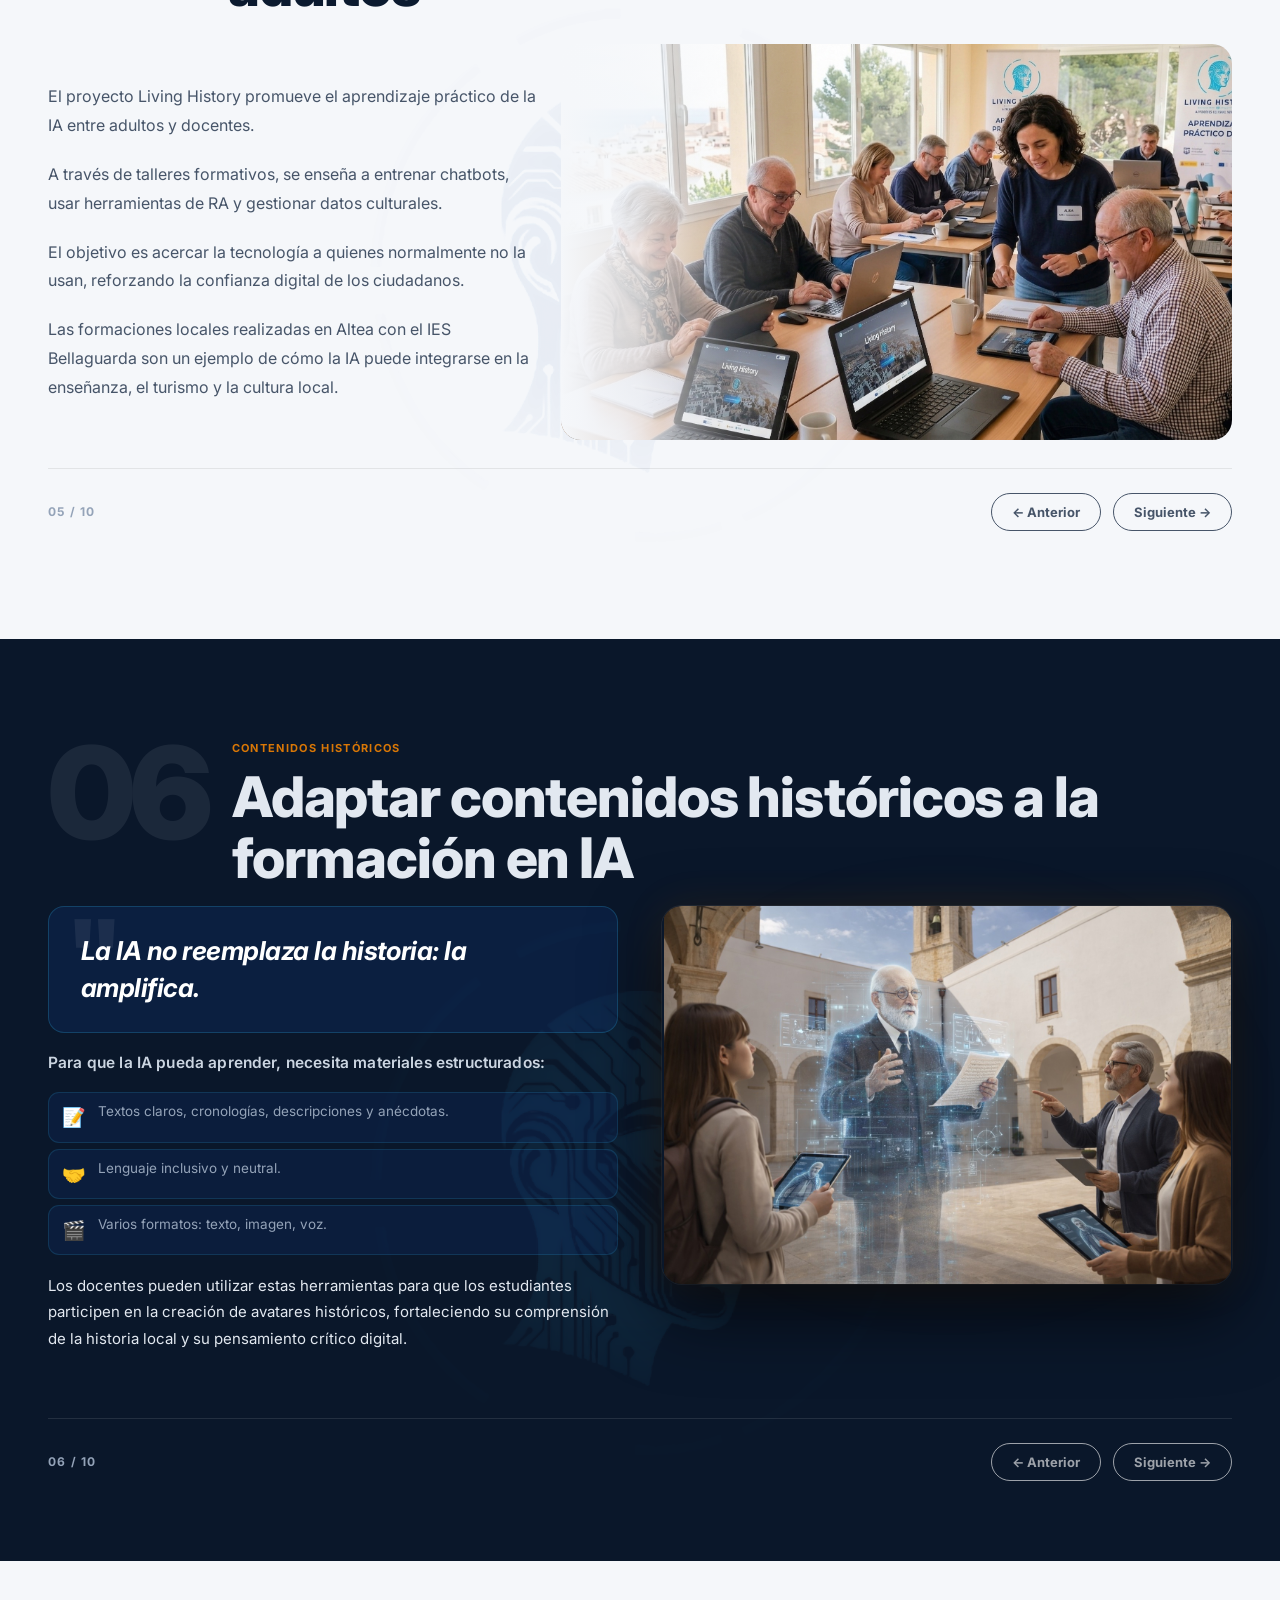
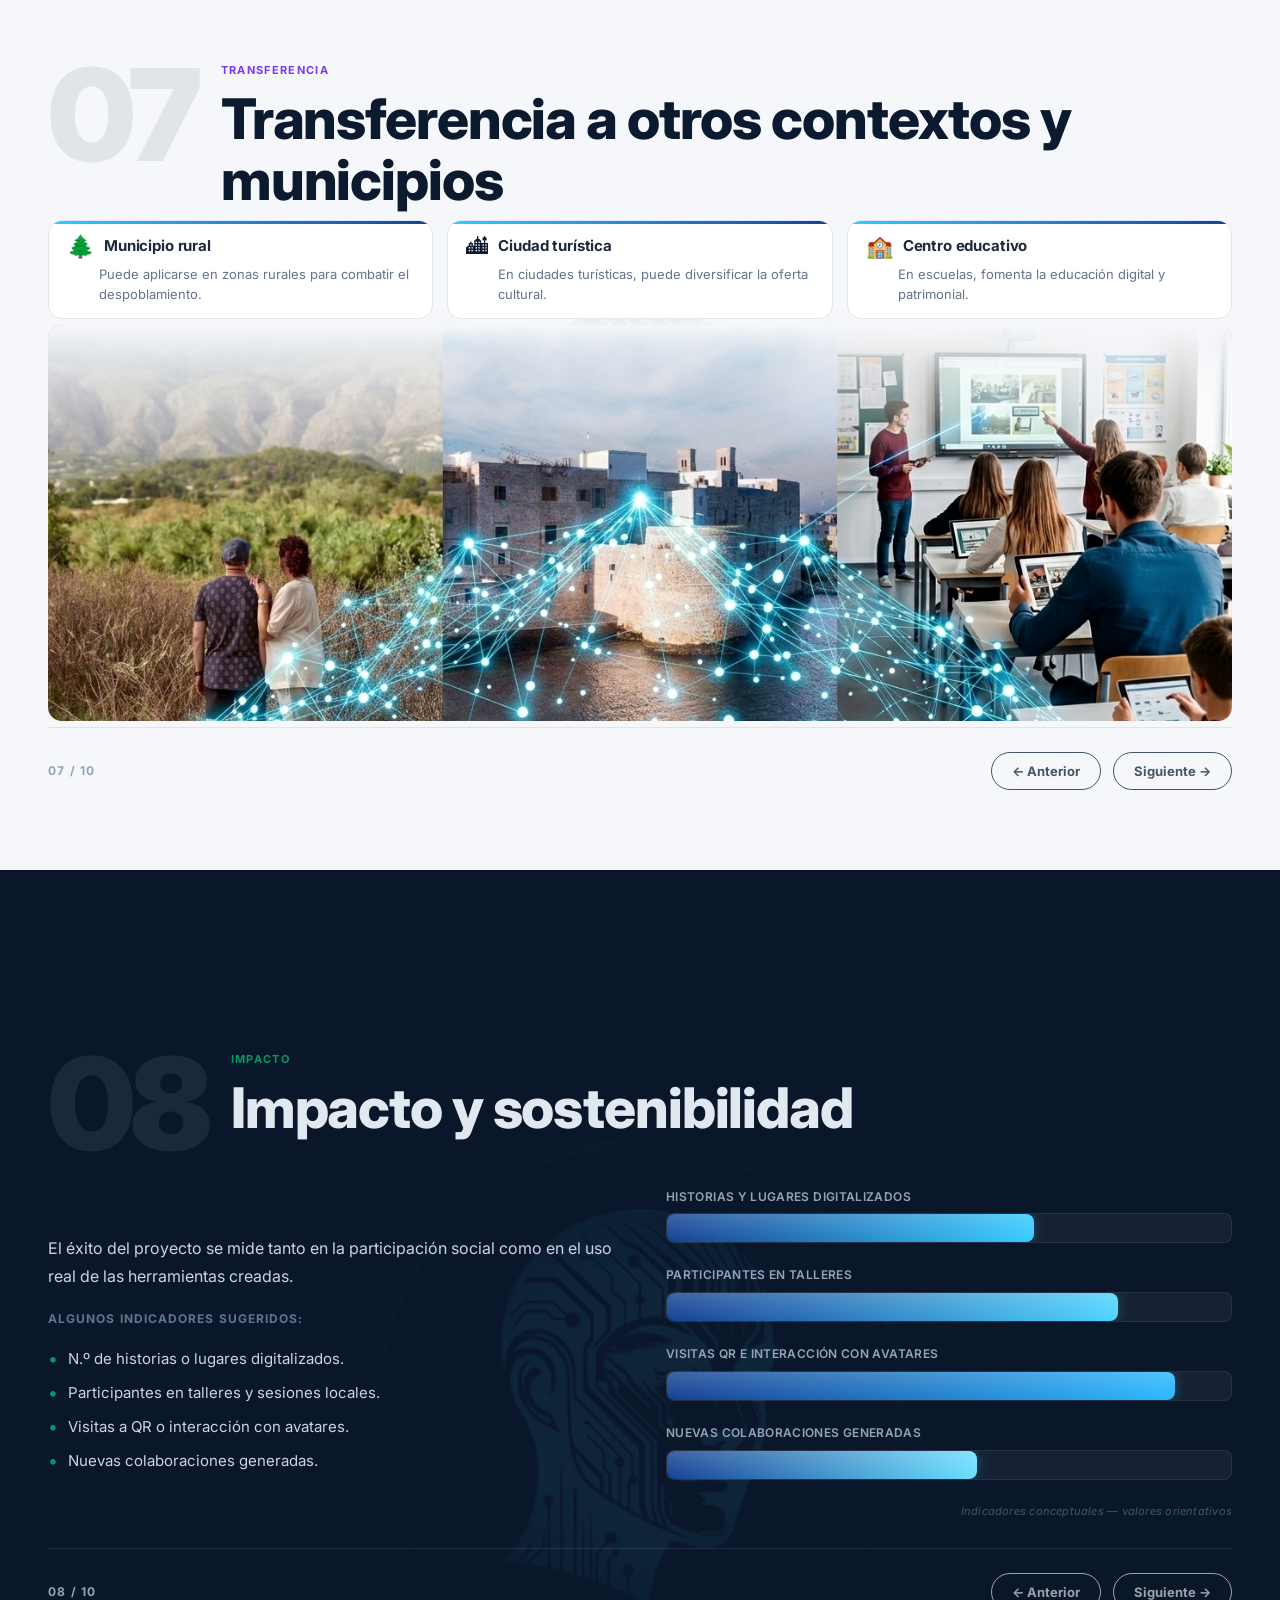
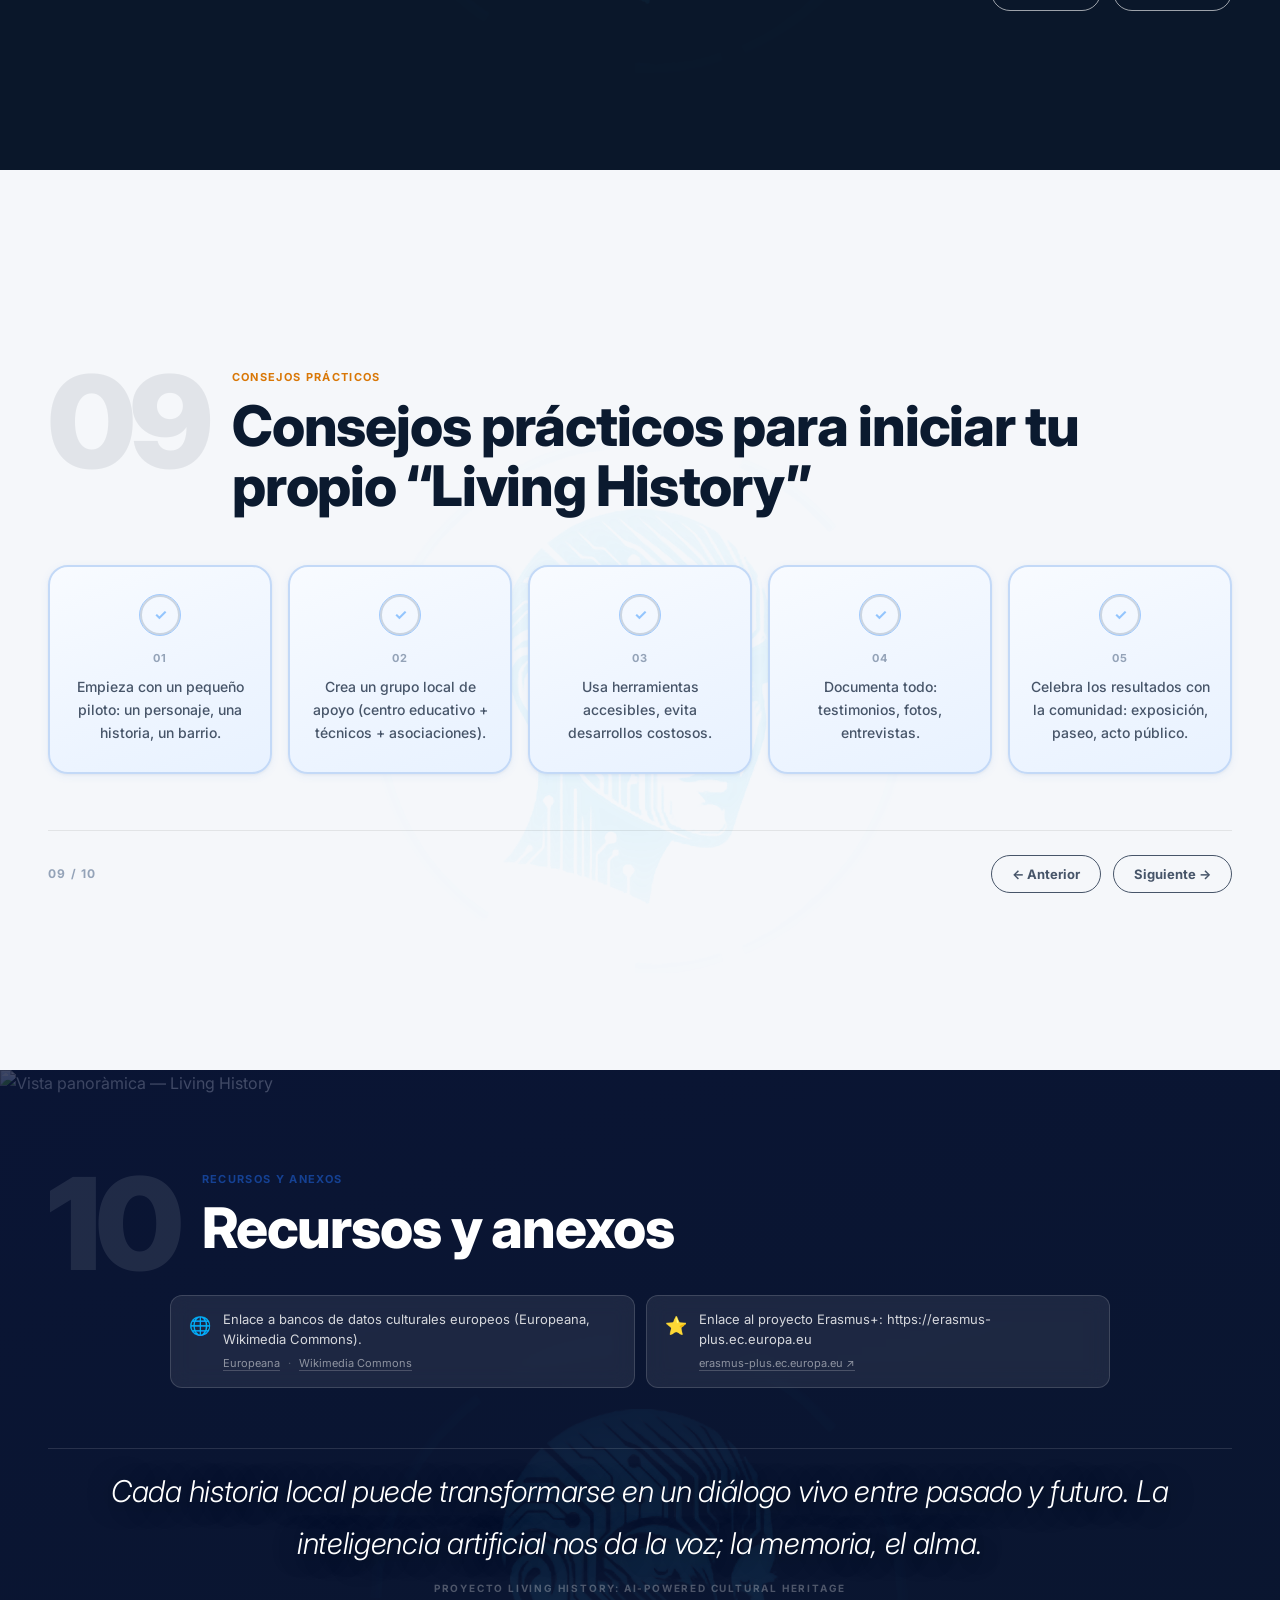
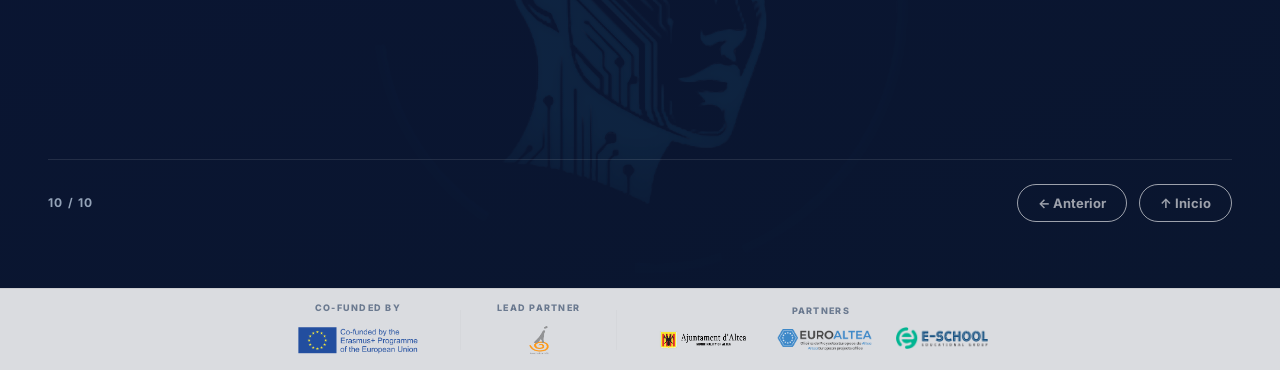
==== commit bca87032: "logo living enllaç canviat" ====
--- a/index.html
+++ b/index.html
@@ -19,7 +19,7 @@
 <!-- Navbar -->
 <nav id="navbar">
   <div class="nav-inner">
-    <a href="#portada" class="nav-logo" onclick="goSlide('portada')">
+    <a href="https://euroaltea.eu/projectes-euroaltea/living-history-ai-powered-cultural-heritage/" target="_blank" rel="noopener noreferrer" class="nav-logo">
       <div class="nav-logo-isotip">
         <img src="assets/logos/lh-head.png" alt="Living History" class="nav-logo-head">
       </div>
@@ -86,7 +86,7 @@
       <p class="cover-subtitle" data-i18n="portada.subtitle">Small-scale partnerships in adult education</p>
       <p class="cover-project-nr">project nr. 2025-1-IT02-KA210-ADU-000350934</p>
       <p class="cover-subt2" data-i18n="portada.subt2">(Guía replicable para municipios, instituciones culturales y educativas)</p>
-      <a href="https://euroaltea.eu/erasmus-neets/" target="_blank" rel="noopener noreferrer" class="cover-mark-logo-link">
+      <a href="https://euroaltea.eu/projectes-euroaltea/living-history-ai-powered-cultural-heritage/" target="_blank" rel="noopener noreferrer" class="cover-mark-logo-link">
         <img src="assets/logos/living-history-mark-light.png" alt="Living History logo" class="cover-mark-logo">
       </a>
       <a href="#s1" class="cover-cta" onclick="goSlide('s1')" data-i18n="portada.cta">Comenzar la guía →</a>
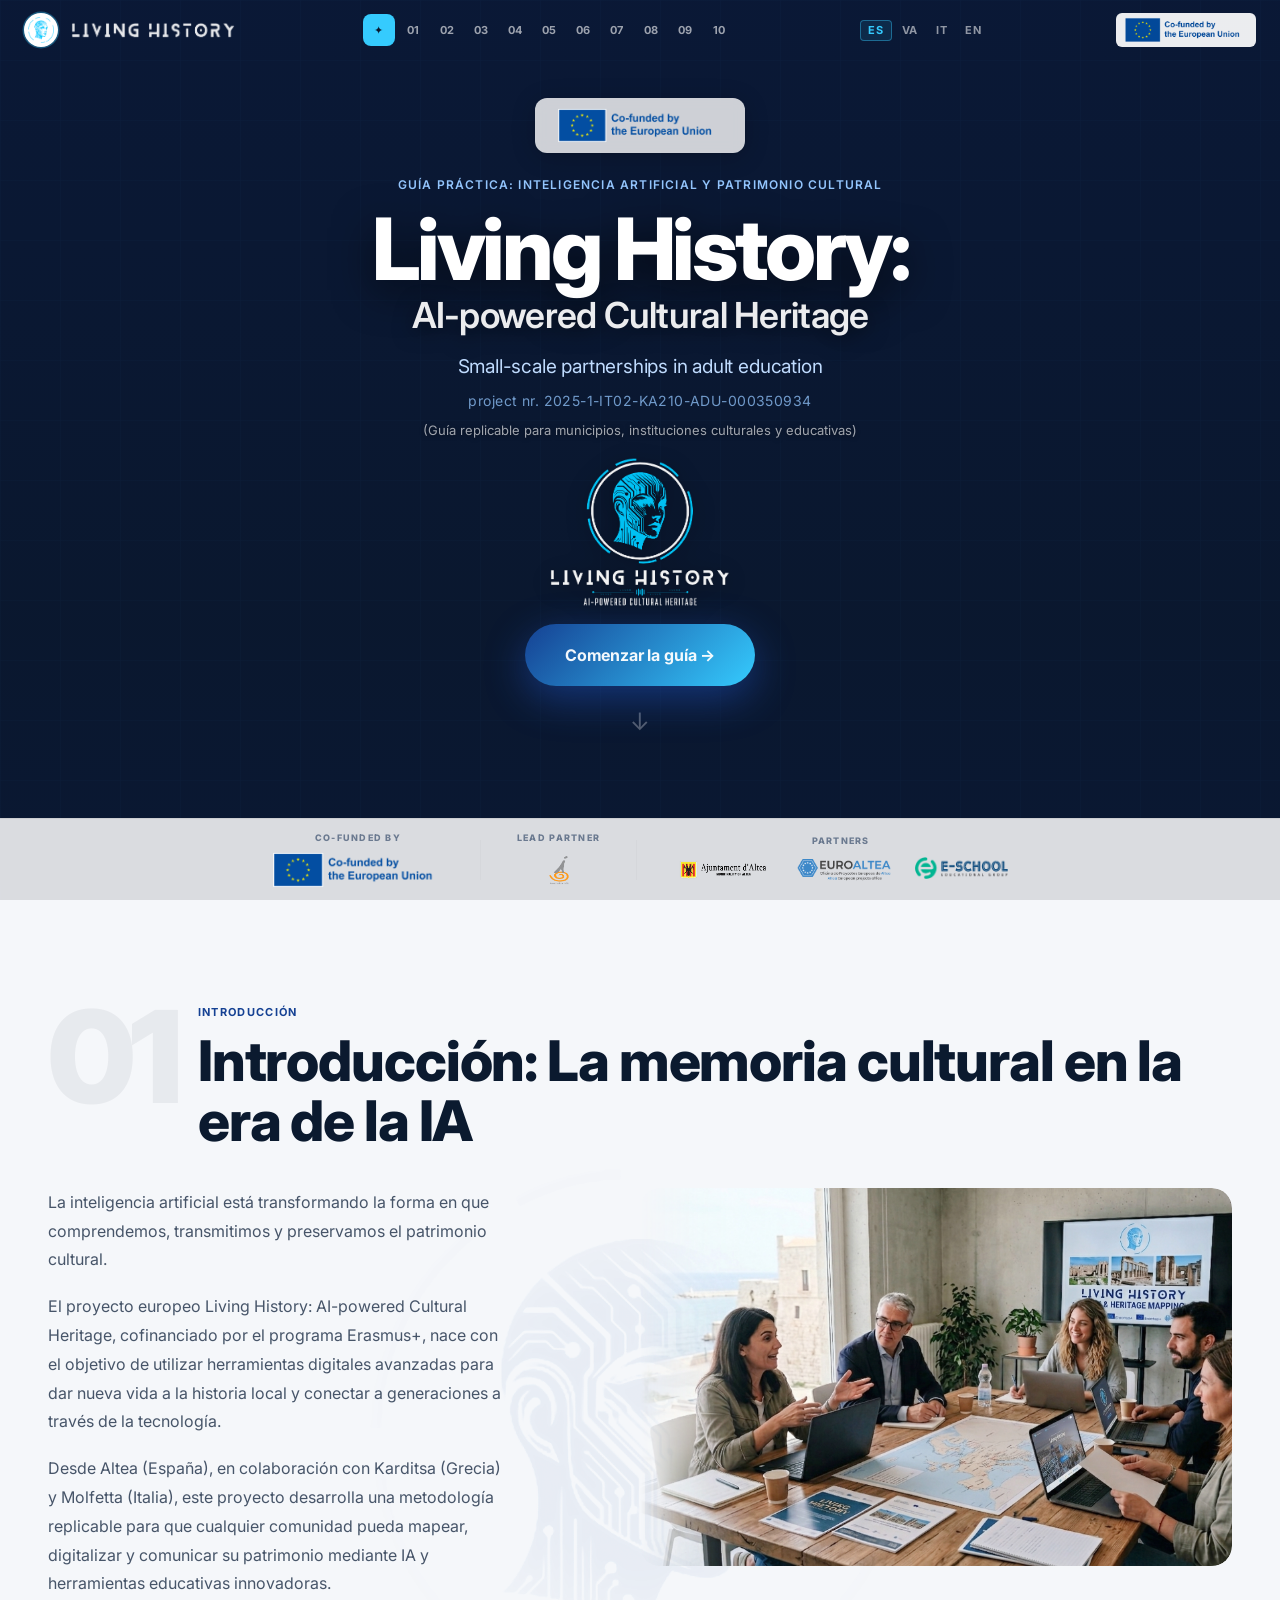
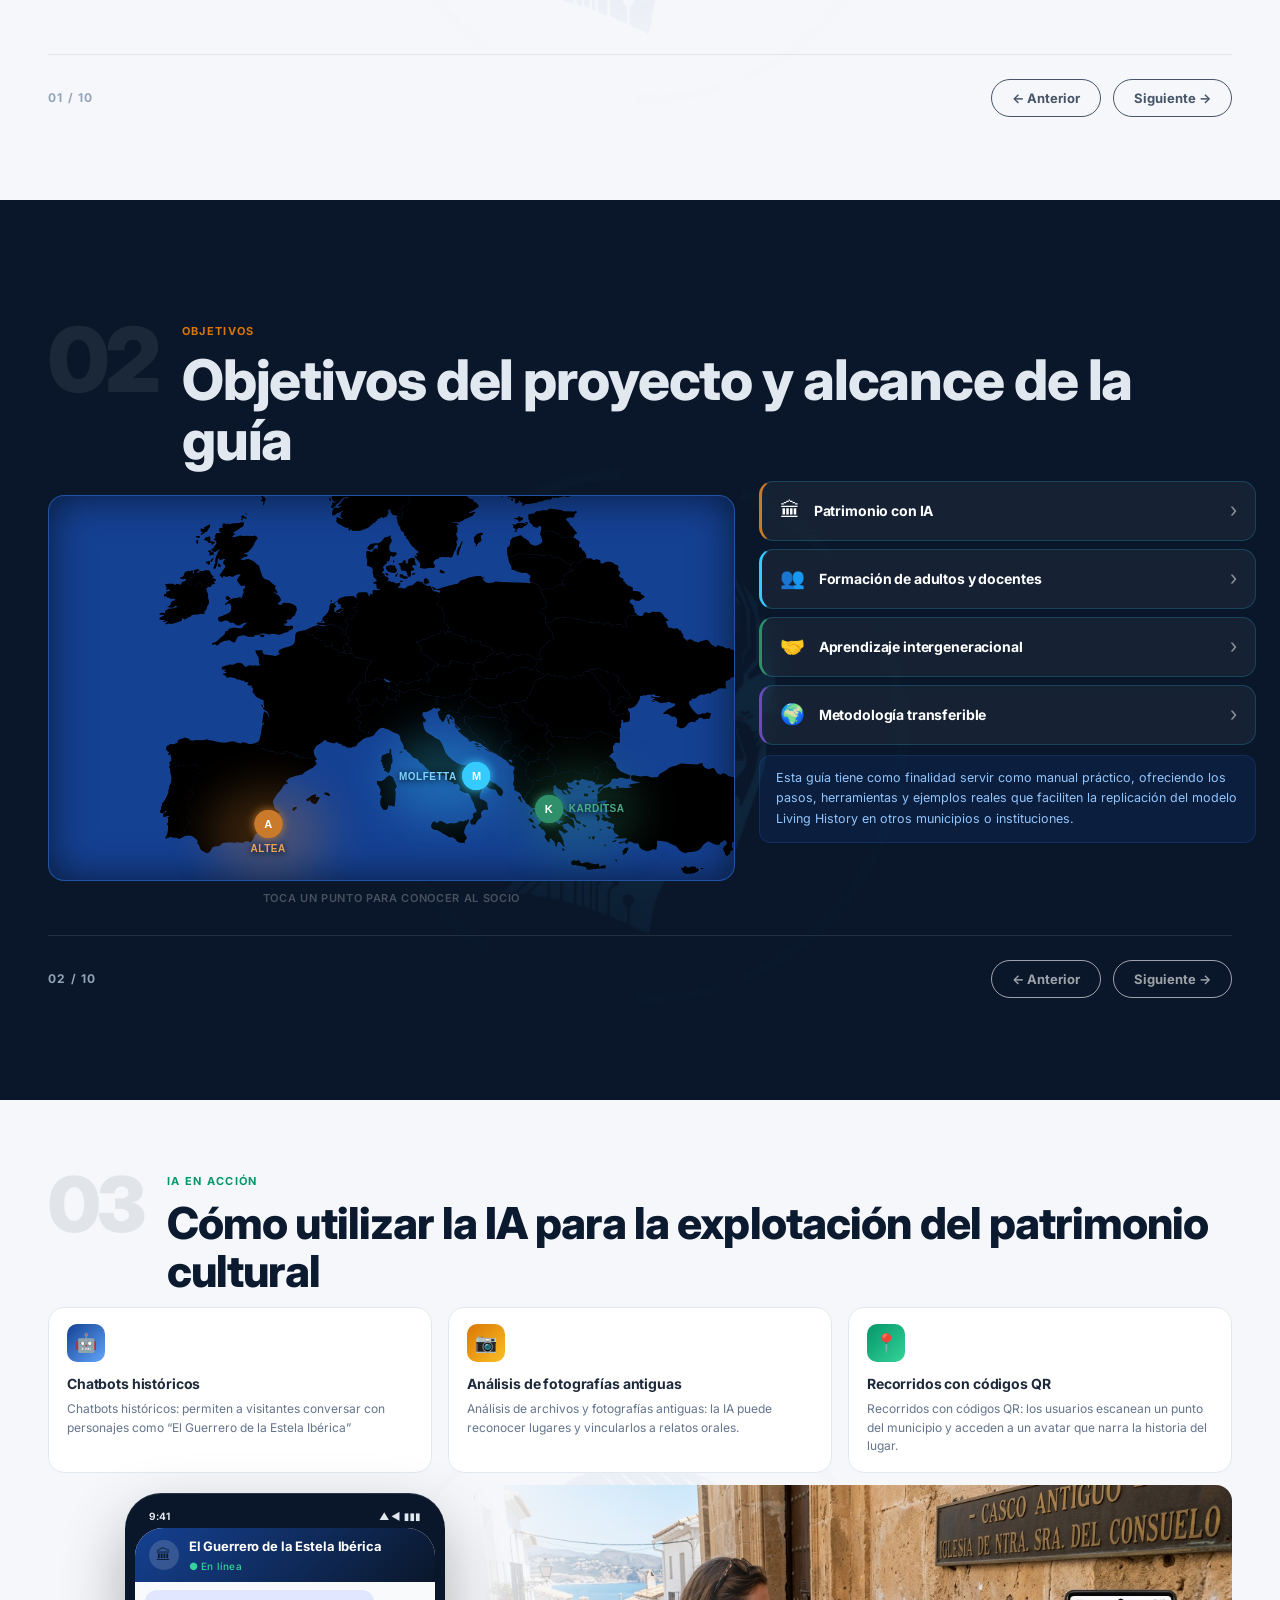
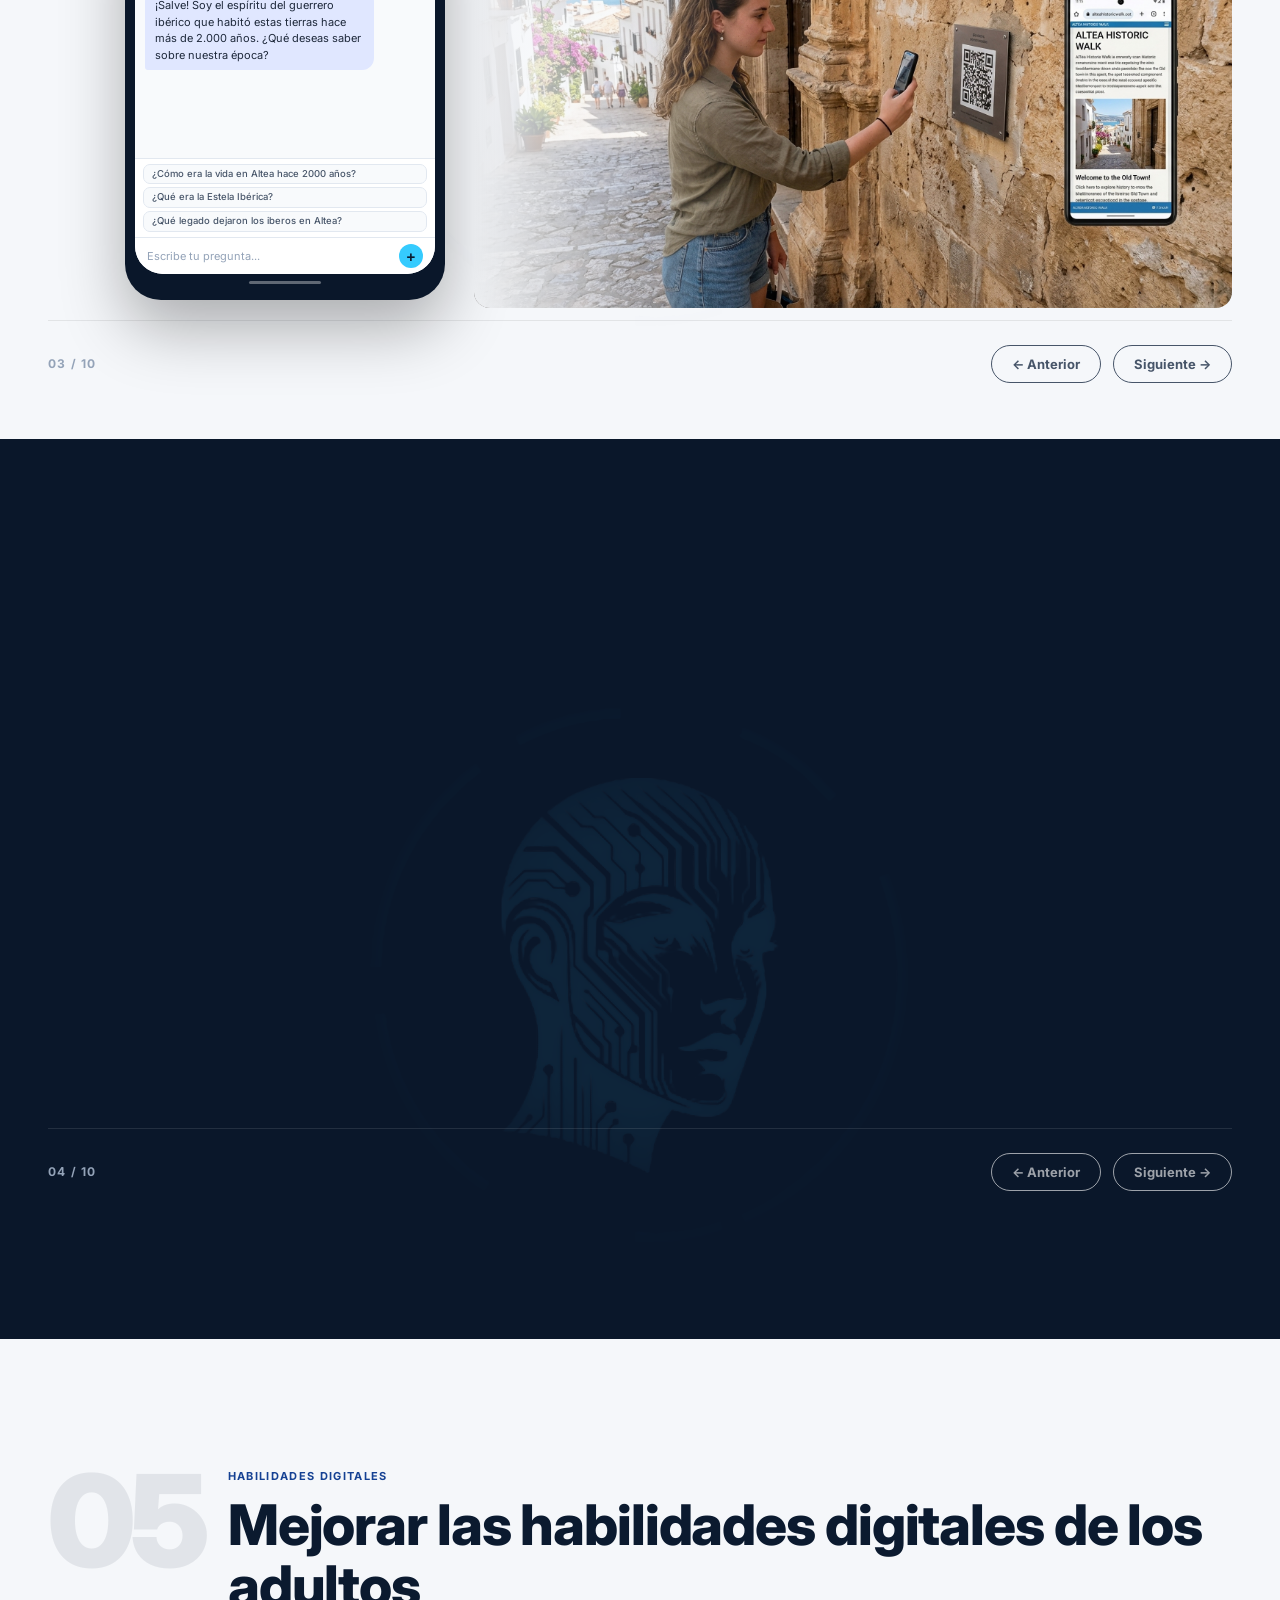
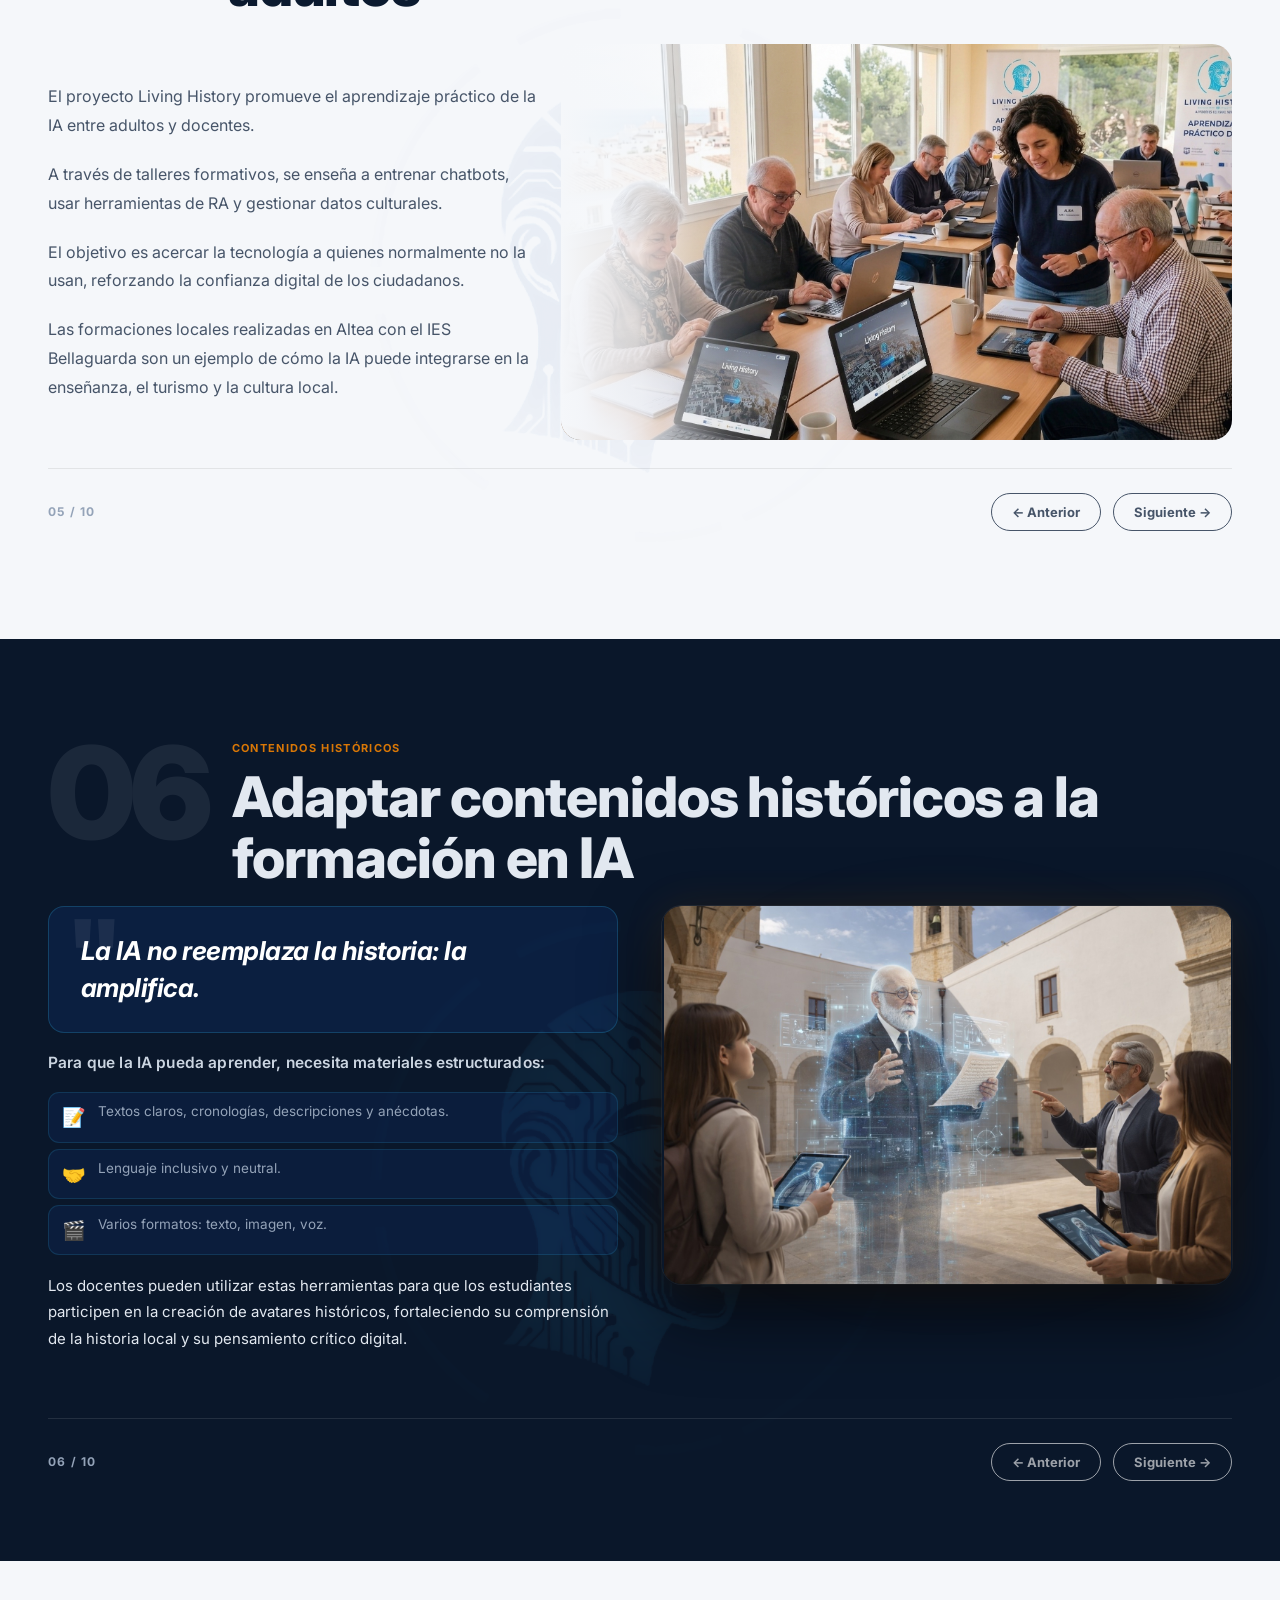
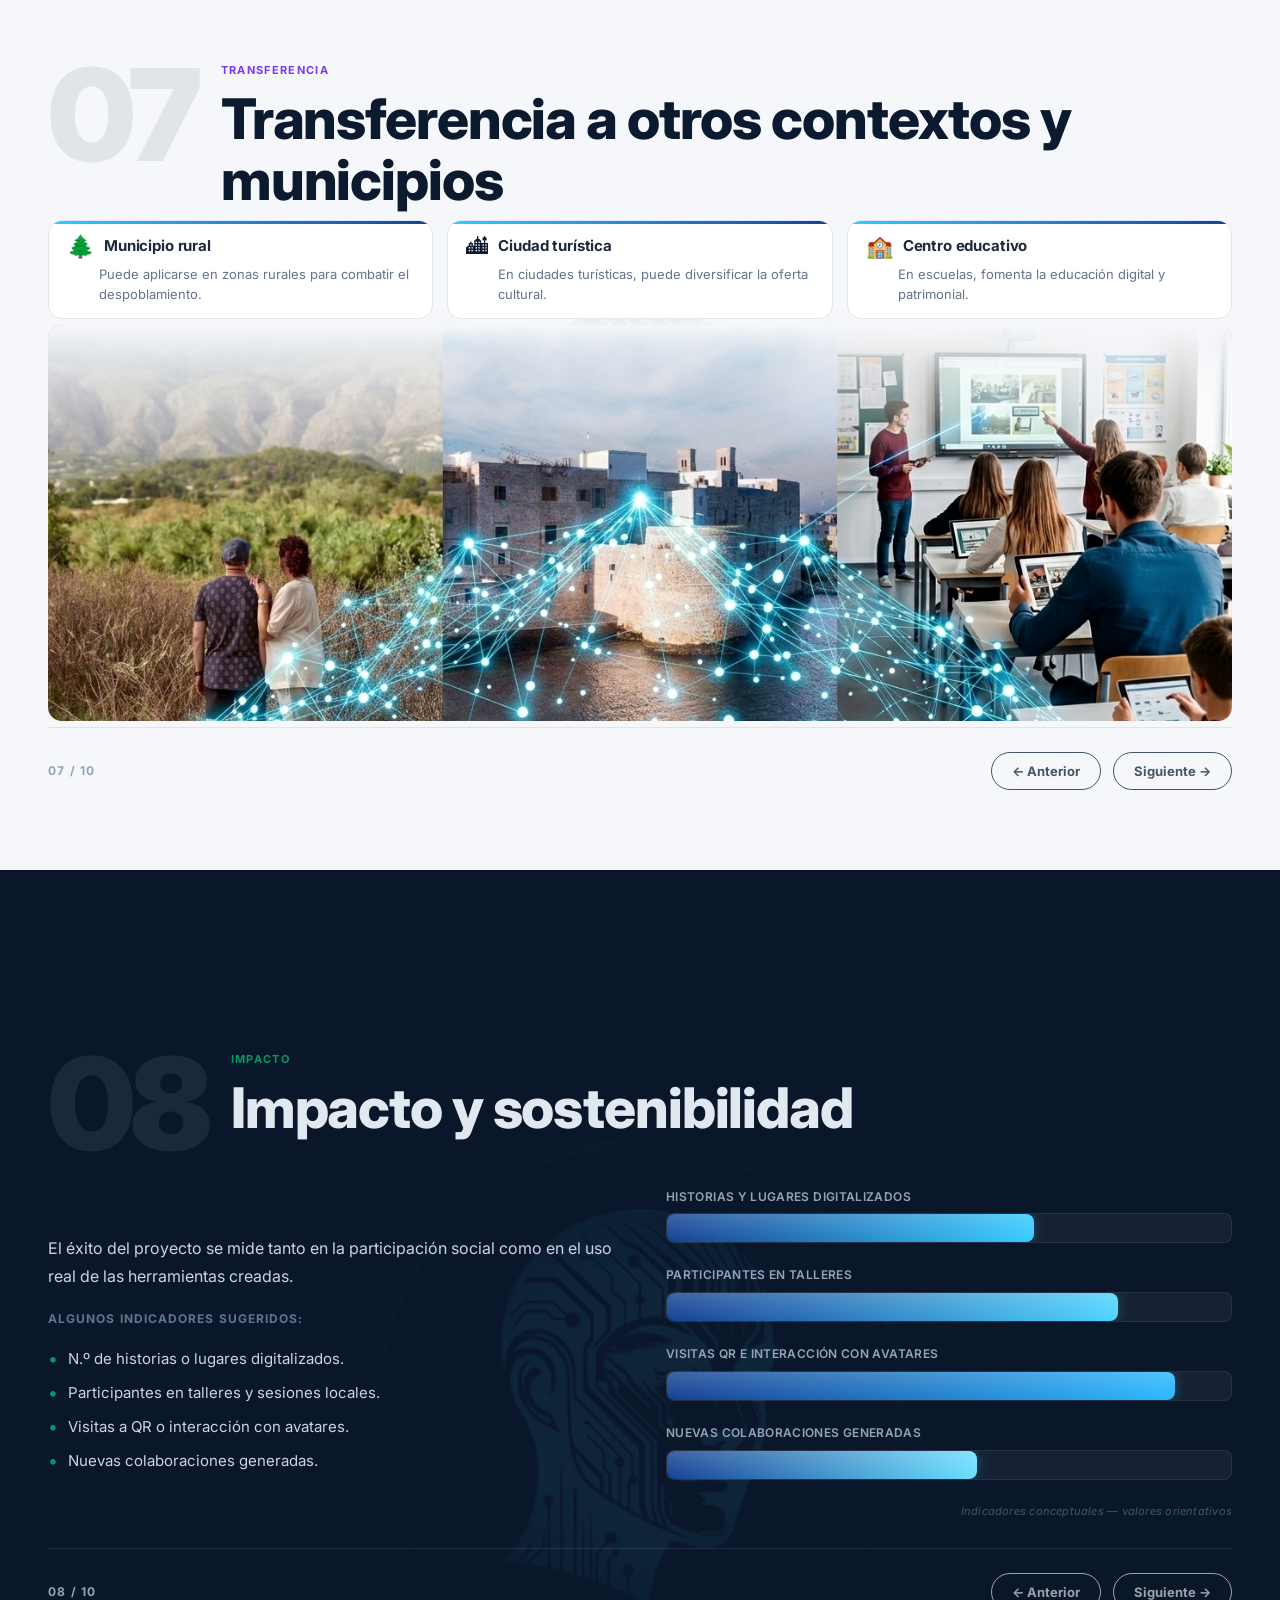
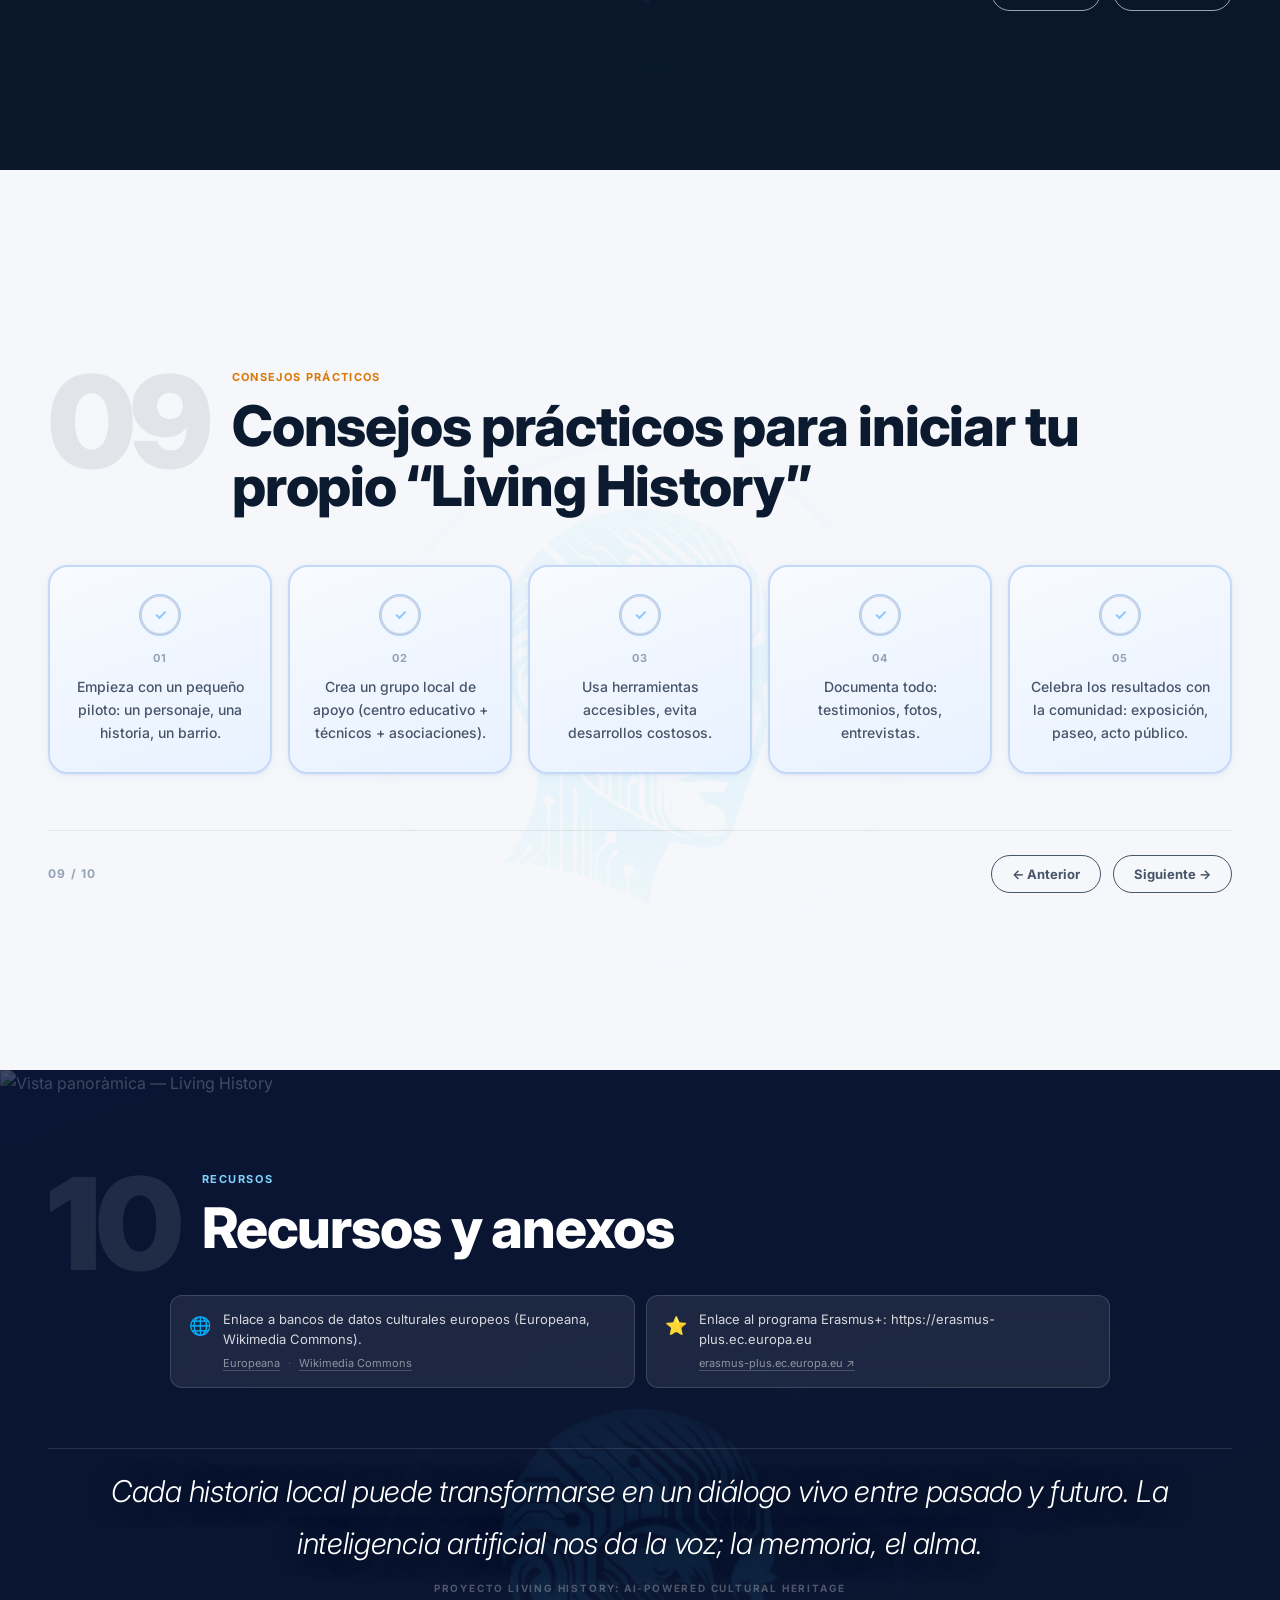
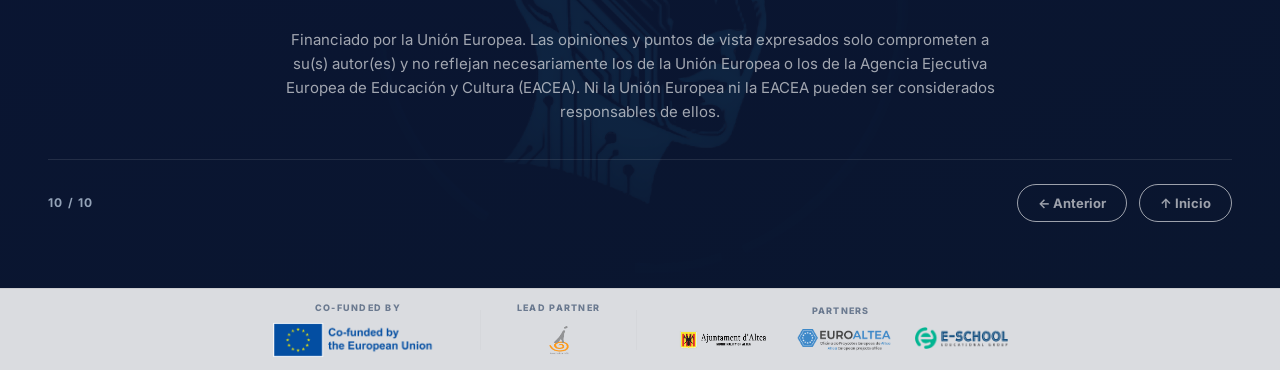
==== commit ed2b61d2: "Retocs textos finals" ====
--- a/index.html
+++ b/index.html
@@ -104,12 +104,14 @@
   <div class="cover-logos-strip">
     <div class="cover-logos-group">
       <span class="cover-logos-label">Co-funded by</span>
-      <img src="assets/logos/EN_Co-fundedbytheEU_RGB_POS.png" alt="Co-funded by the European Union" class="cover-logo cover-logo-eu">
+      <a href="https://erasmus-plus.ec.europa.eu/" target="_blank" rel="noopener noreferrer" class="cover-logo-link">
+        <img src="assets/logos/EN_Co-fundedbytheEU_RGB_POS.png" alt="Co-funded by the European Union" class="cover-logo cover-logo-eu">
+      </a>
     </div>
     <div class="cover-logos-sep-v"></div>
     <div class="cover-logos-group">
       <span class="cover-logos-label">Lead partner</span>
-      <a href="https://www.incoweb.org/ita" target="_blank" rel="noopener noreferrer" class="cover-logo-link">
+      <a href="https://www.incomolfetta.eu/" target="_blank" rel="noopener noreferrer" class="cover-logo-link">
         <img src="assets/logos/inco-molfetta.png" alt="InCo Molfetta APS" class="cover-logo cover-logo-lead">
       </a>
     </div>
@@ -787,7 +789,7 @@
     <div class="slide-header reveal">
       <div class="slide-num-display">10</div>
       <div>
-        <span class="slide-label" style="color:var(--blue)" data-i18n="s10.label">Recursos y Anexos</span>
+        <span class="slide-label s10-label" data-i18n="s10.label">Recursos</span>
         <h2 class="slide-title" data-i18n="slide10.title">Recursos y anexos</h2>
       </div>
     </div>
@@ -825,6 +827,9 @@
       </p>
     </div>
 
+    <!-- Disclaimer EU -->
+    <p class="s10-disclaimer reveal" style="transition-delay:0.55s" data-i18n="ui.disclaimer"></p>
+
     <!-- Navigation -->
     <div class="slide-nav-bar s10-nav-bar">
       <span class="slide-nav-count">10 / 10</span>
@@ -840,12 +845,14 @@
   <div class="cover-logos-strip">
     <div class="cover-logos-group">
       <span class="cover-logos-label">Co-funded by</span>
-      <img src="assets/logos/EN_Co-fundedbytheEU_RGB_POS.png" alt="Co-funded by the European Union" class="cover-logo cover-logo-eu">
+      <a href="https://erasmus-plus.ec.europa.eu/" target="_blank" rel="noopener noreferrer" class="cover-logo-link">
+        <img src="assets/logos/EN_Co-fundedbytheEU_RGB_POS.png" alt="Co-funded by the European Union" class="cover-logo cover-logo-eu">
+      </a>
     </div>
     <div class="cover-logos-sep-v"></div>
     <div class="cover-logos-group">
       <span class="cover-logos-label">Lead partner</span>
-      <a href="https://www.incoweb.org/ita" target="_blank" rel="noopener noreferrer" class="cover-logo-link">
+      <a href="https://www.incomolfetta.eu/" target="_blank" rel="noopener noreferrer" class="cover-logo-link">
         <img src="assets/logos/inco-molfetta.png" alt="InCo Molfetta APS" class="cover-logo cover-logo-lead">
       </a>
     </div>
--- a/styles.css
+++ b/styles.css
@@ -304,7 +304,10 @@
   background: var(--bg-dark);
   color: #e2e8f0;
   overflow: hidden;
-  height: 100vh; max-height: 100vh; /* never grow beyond viewport */
+  height: 100vh;
+  height: 100dvh;        /* Safari 15.4+: accounts for browser chrome correctly */
+  max-height: 100vh;
+  max-height: 100dvh;
   padding-bottom: 148px; /* reserve space for logos strip */
 }
 .slide-light { background: var(--bg-light); color: var(--text-main); }
@@ -507,6 +510,7 @@
   display: flex; align-items: center; justify-content: center;
   gap: 0;
   padding: 12px 48px;
+  padding-bottom: calc(12px + env(safe-area-inset-bottom, 0px)); /* home indicator */
   background: rgba(255,255,255,0.85);
   backdrop-filter: blur(10px);
   -webkit-backdrop-filter: blur(10px);
@@ -544,6 +548,18 @@
 .cover-logo-minor   { height: 22px; }
 /* E-School */
 .cover-logo-eschool { height: 22px; position: relative; top: -2px; }
+
+.cover-logos-disclaimer {
+  flex-basis: 100%;
+  font-size: 8.5px;
+  line-height: 1.55;
+  color: #7a8fa8;
+  text-align: center;
+  max-width: 760px;
+  margin: 6px auto 0;
+  padding: 0 16px;
+  opacity: 0.80;
+}
 
 .cover-logo-link {
   display: inline-flex; align-items: center;
@@ -590,6 +606,12 @@
   .cover-erasmus-badge { padding: 7px 14px; margin-bottom: 10px; border-radius: 10px; }
   .cover-erasmus-hero { width: clamp(80px, 10vw, 130px); }
   .cover-project-nr { margin-top: 4px; margin-bottom: 4px; font-size: 11px; }
+}
+
+/* ── Móvil muy pequeño (iPhone SE, Mini con barra visible, etc.) ─── */
+/* Ocultar el logo mark para que el CTA no quede detrás del logos strip */
+@media (max-height: 700px) and (max-width: 480px) {
+  .cover-mark-logo-link { display: none; }
 }
 
 /* ══════════════════════════════════════════════════════════════
@@ -1724,6 +1746,7 @@
 #s10 .slide-header { margin-bottom: 16px; }
 #s10 .slide-num-display { opacity: 0.10; }
 #s10 .slide-title { color: #fff; }
+#s10 .s10-label { color: #7dd3fc; letter-spacing: 0.14em; }
 
 /* Resource cards grid */
 .s10-resources {
@@ -1773,6 +1796,17 @@
   font-size: 10px; font-weight: 700;
   color: rgba(255,255,255,0.28);
   letter-spacing: 0.18em; text-transform: uppercase; margin: 0;
+}
+
+/* Disclaimer legal text above nav bar */
+.s10-disclaimer {
+  font-size: clamp(13px, 1.4vw, 15px);
+  line-height: 1.6;
+  color: rgba(255,255,255,0.62);
+  text-align: center;
+  max-width: 760px;
+  margin: 32px auto 0;
+  padding: 0 16px;
 }
 
 /* Navigation — anchored to bottom via margin-top: auto */
@@ -1939,7 +1973,8 @@
   /* Portada */
   .cover-photo { background-position: center 20%; }
   .cover-inner { padding: 12px 0 20px; }
-  .slide-cover { padding-bottom: 130px; }
+  /* flex-start: badge always starts from padding-top, never pushed up by centering */
+  .slide-cover { justify-content: flex-start; padding-bottom: 130px; }
   .cover-mark-logo { width: clamp(140px, 36vw, 190px); margin: 14px auto; }
   .cover-title { margin-bottom: 4px; }
   .cover-title-sub { font-size: clamp(17px, 4.4vw, 30px); margin-bottom: 14px; }
@@ -1948,7 +1983,7 @@
   .cover-erasmus-hero { width: clamp(110px, 28vw, 160px); }
   .cover-project-nr { font-size: clamp(10px, 2.6vw, 13px); margin-top: 7px; margin-bottom: 7px; }
   /* Logos strip */
-  .cover-logos-strip { padding: 10px 24px; }
+  .cover-logos-strip { padding: 10px 24px; padding-bottom: calc(10px + env(safe-area-inset-bottom, 0px)); }
   .cover-logos-group { padding: 0 20px; }
   .cover-logo { height: 26px; }
   .cover-logo-eu  { height: 30px !important; }
@@ -1980,7 +2015,7 @@
   .cover-erasmus-hero { width: clamp(90px, 24vw, 135px); }
   .cover-project-nr { font-size: 10px; letter-spacing: 0.01em; margin-top: 5px; margin-bottom: 5px; }
   /* Logos strip */
-  .cover-logos-strip { flex-wrap: wrap; gap: 10px 0; padding: 10px 16px; }
+  .cover-logos-strip { flex-wrap: wrap; gap: 10px 0; padding: 10px 16px; padding-bottom: calc(10px + env(safe-area-inset-bottom, 0px)); }
   .cover-logos-group { padding: 0 12px; }
   .cover-logos-sep-v { display: none; }
   .cover-logo { height: 22px; }
@@ -2004,7 +2039,7 @@
   .s3-phone-frame { height: 500px; } /* manté proporcions de telèfon en mòbil petit */
   .s3-qr-wrap { height: 200px; }
   /* Slide 10 */
-  #s10.s10-hero { padding-bottom: 180px; }
+  #s10.s10-hero { padding-bottom: 210px; }
   .s10-nav-bar { flex-wrap: wrap; gap: 8px; }
 }
 
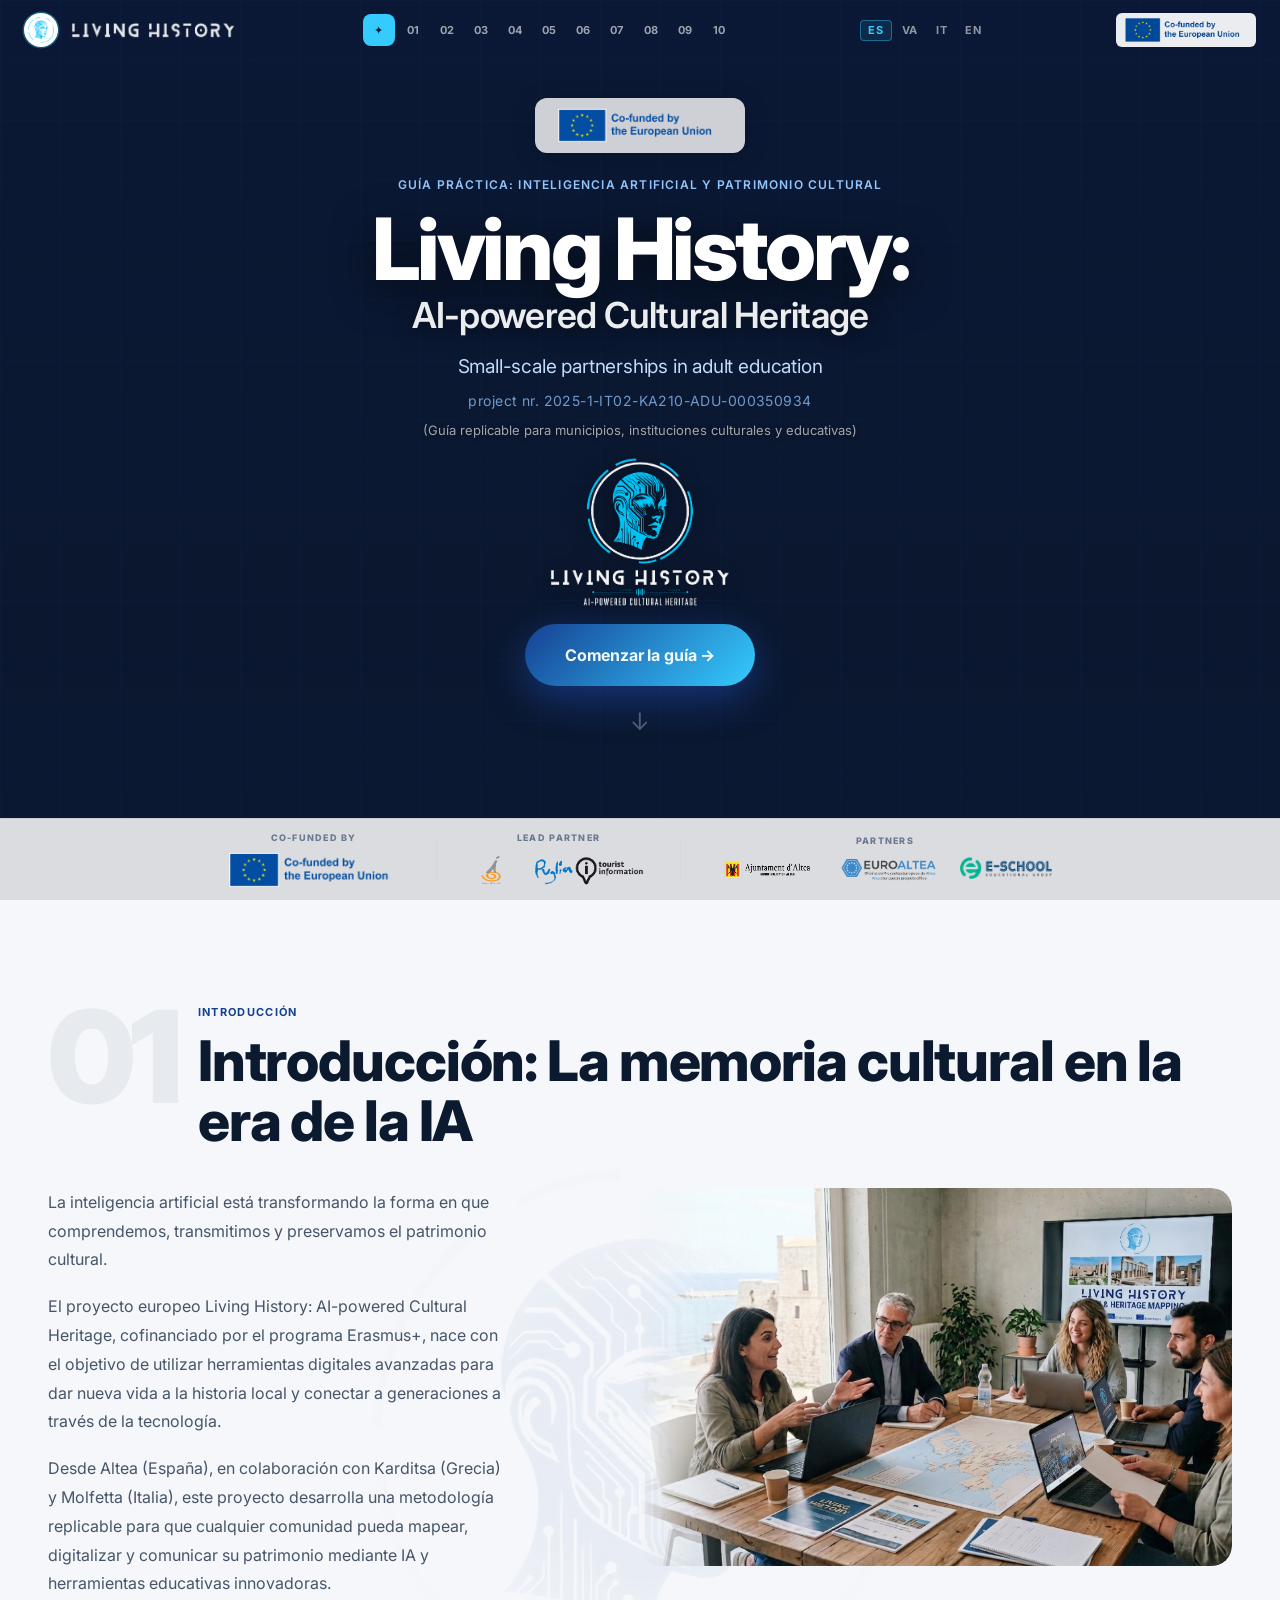
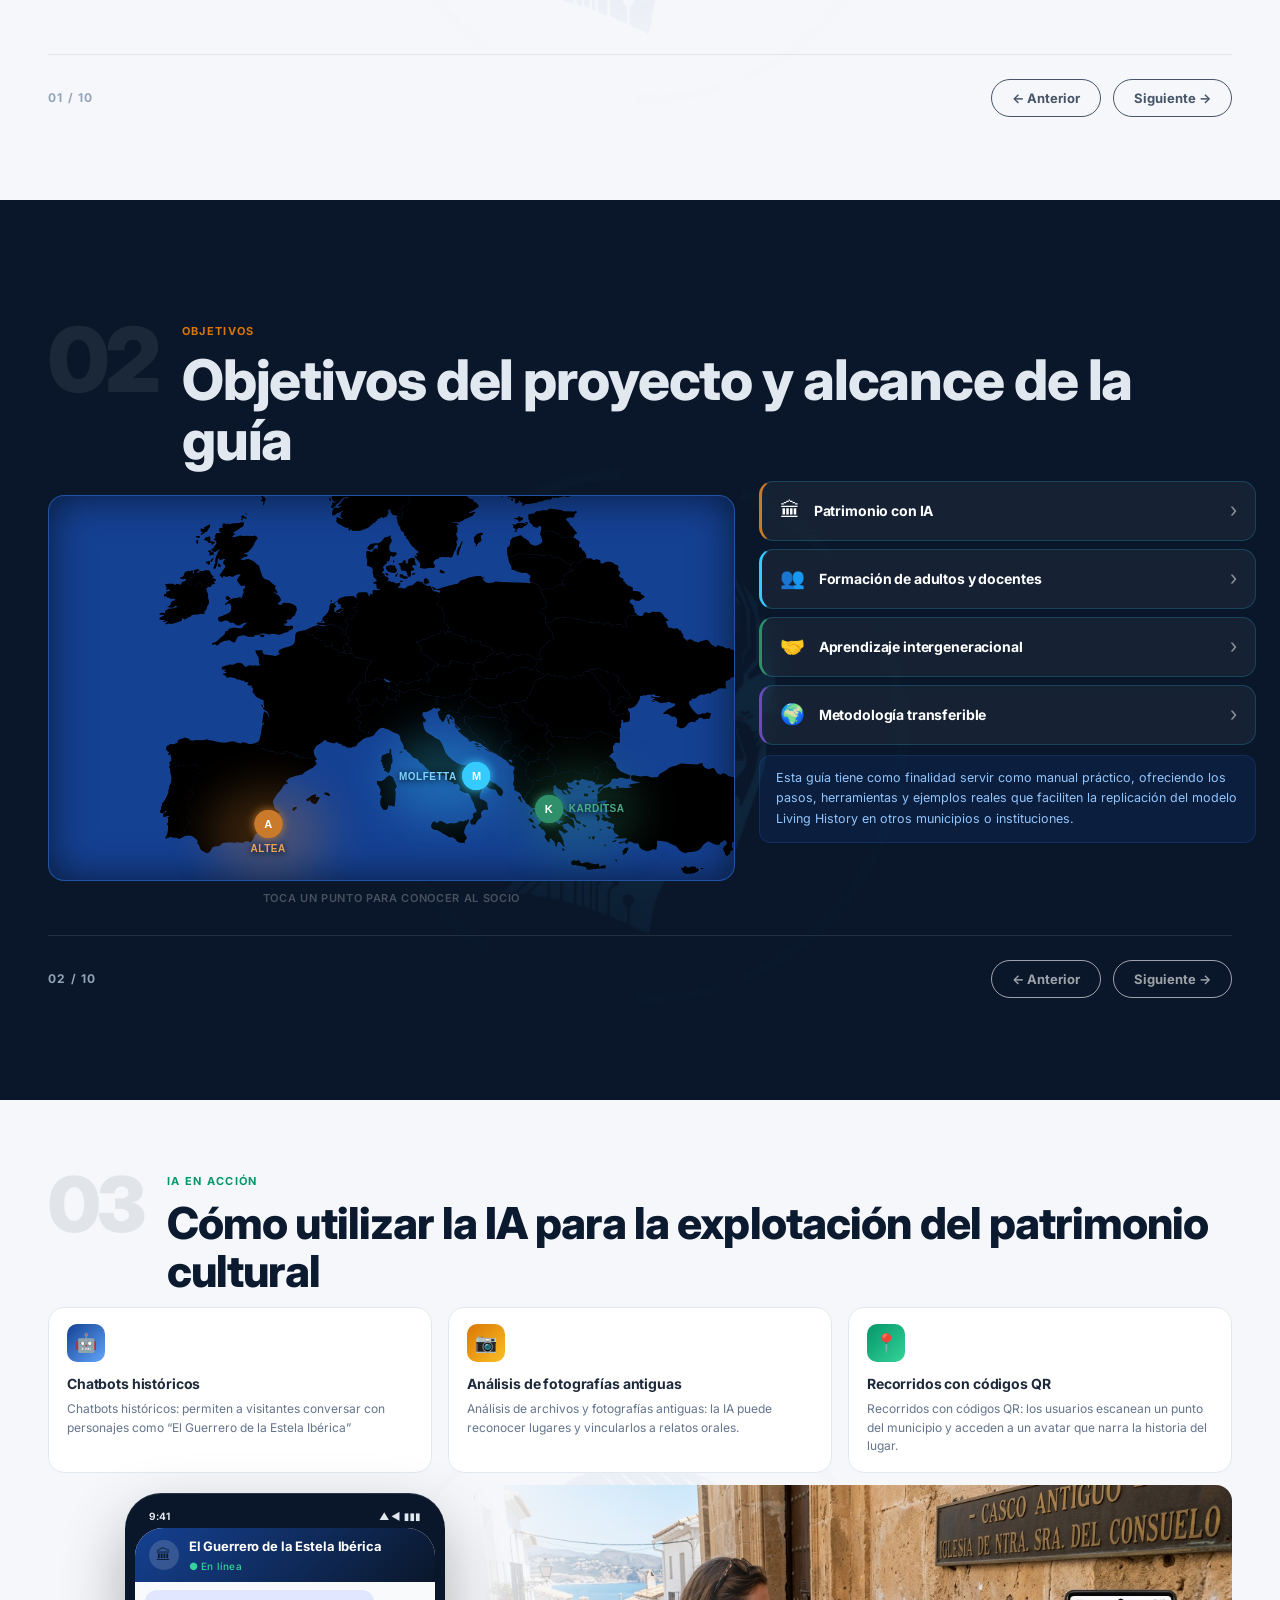
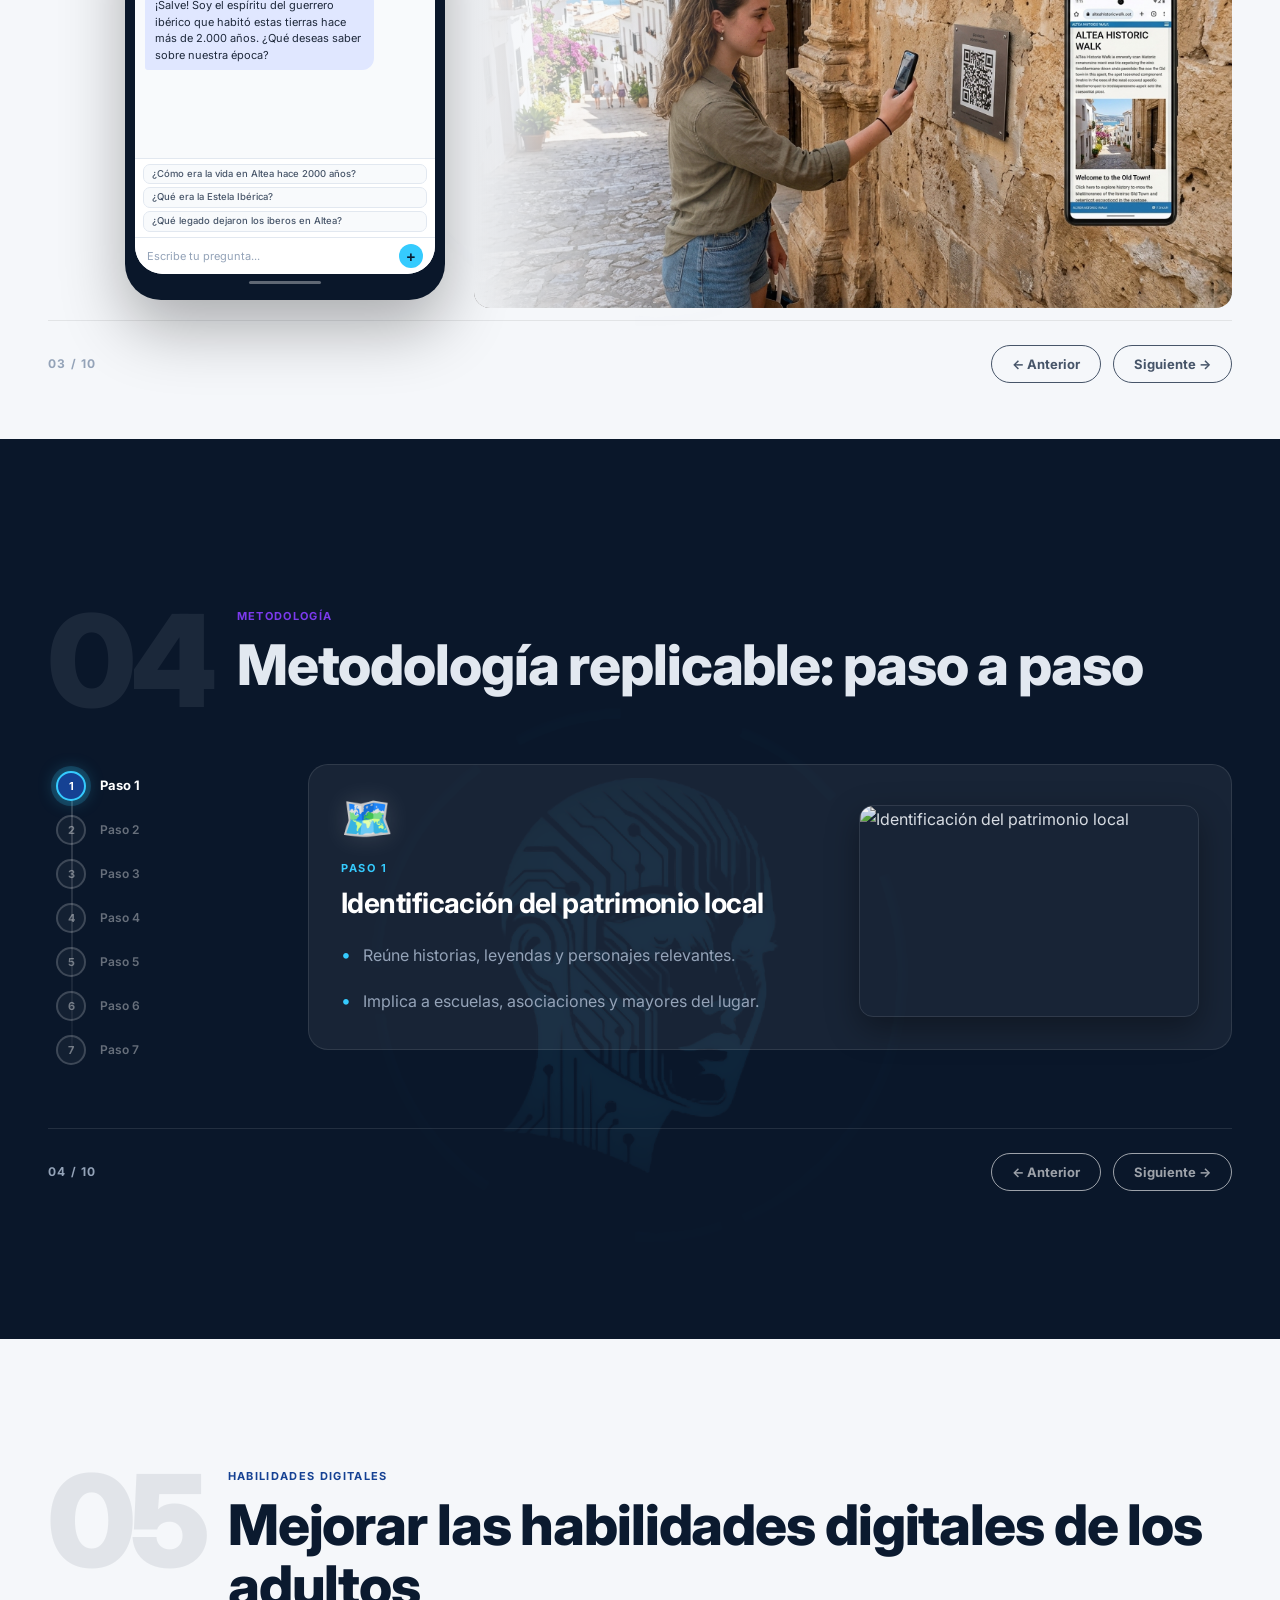
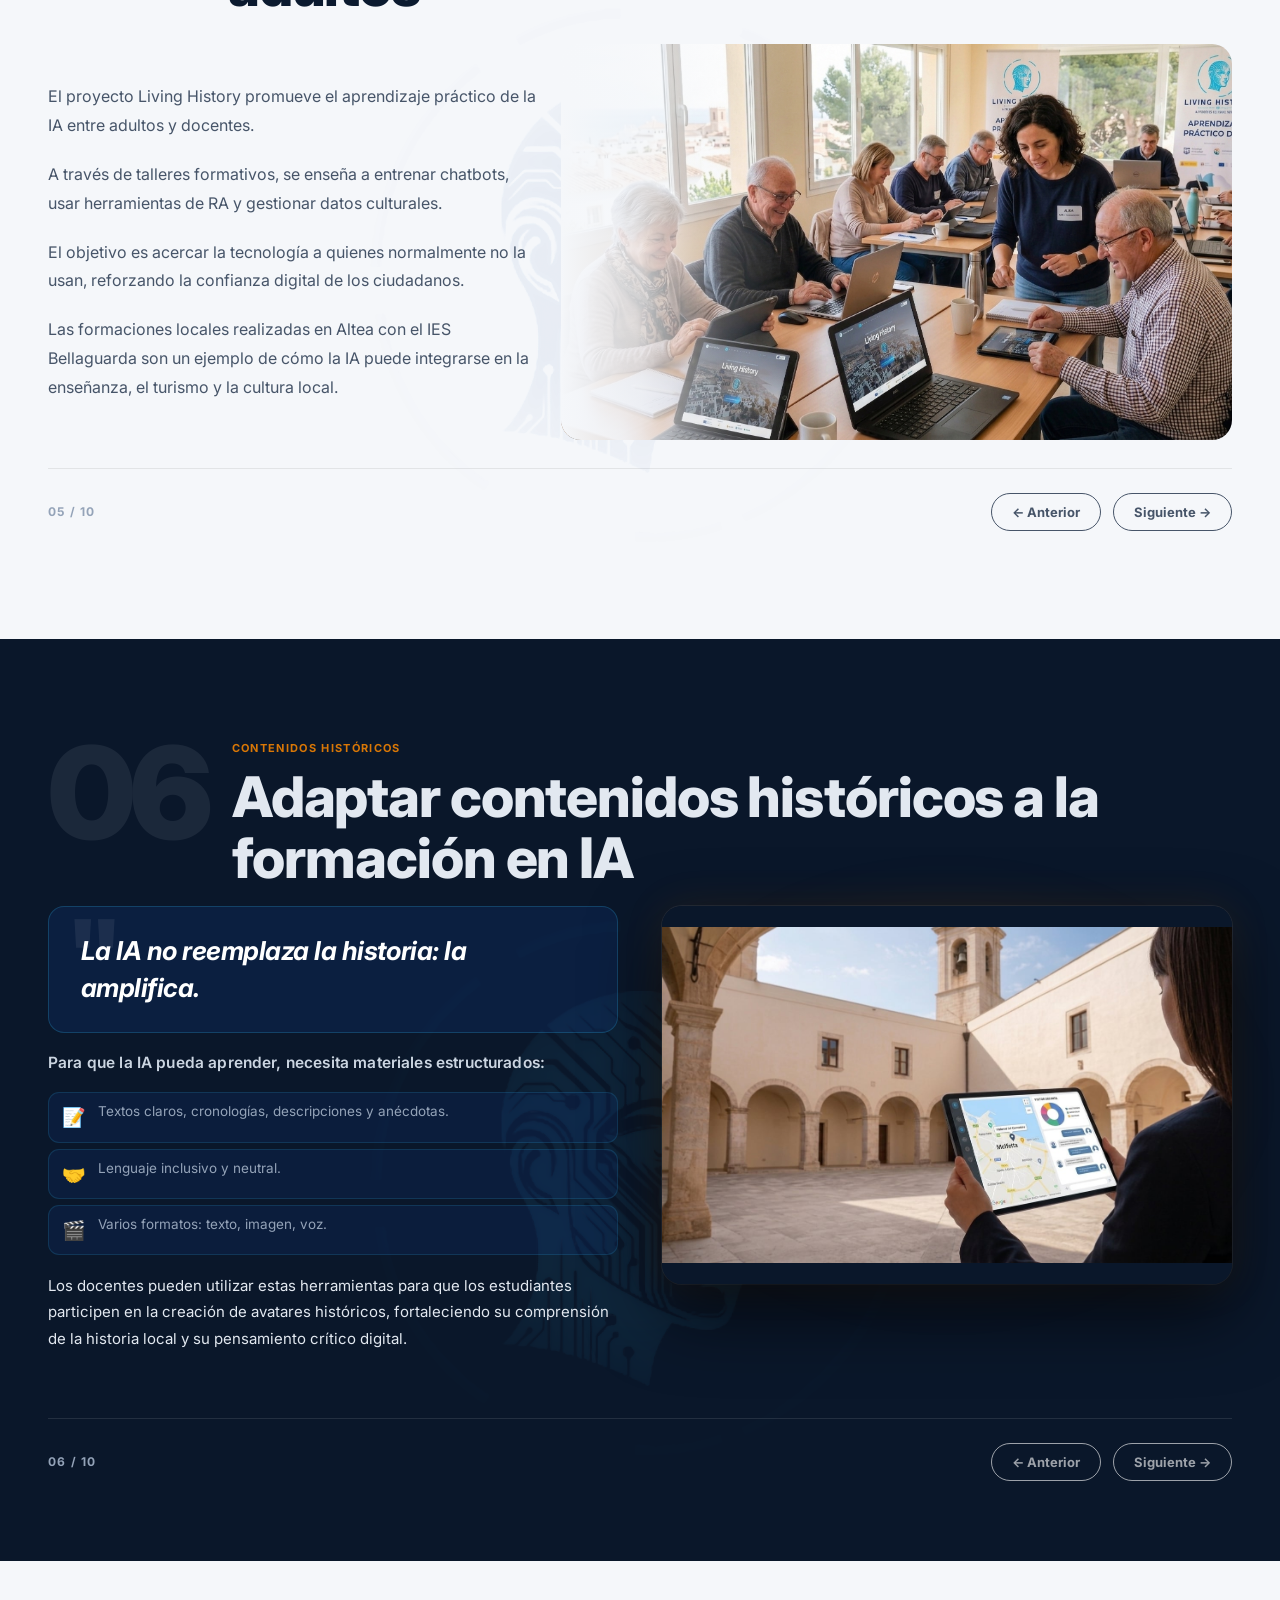
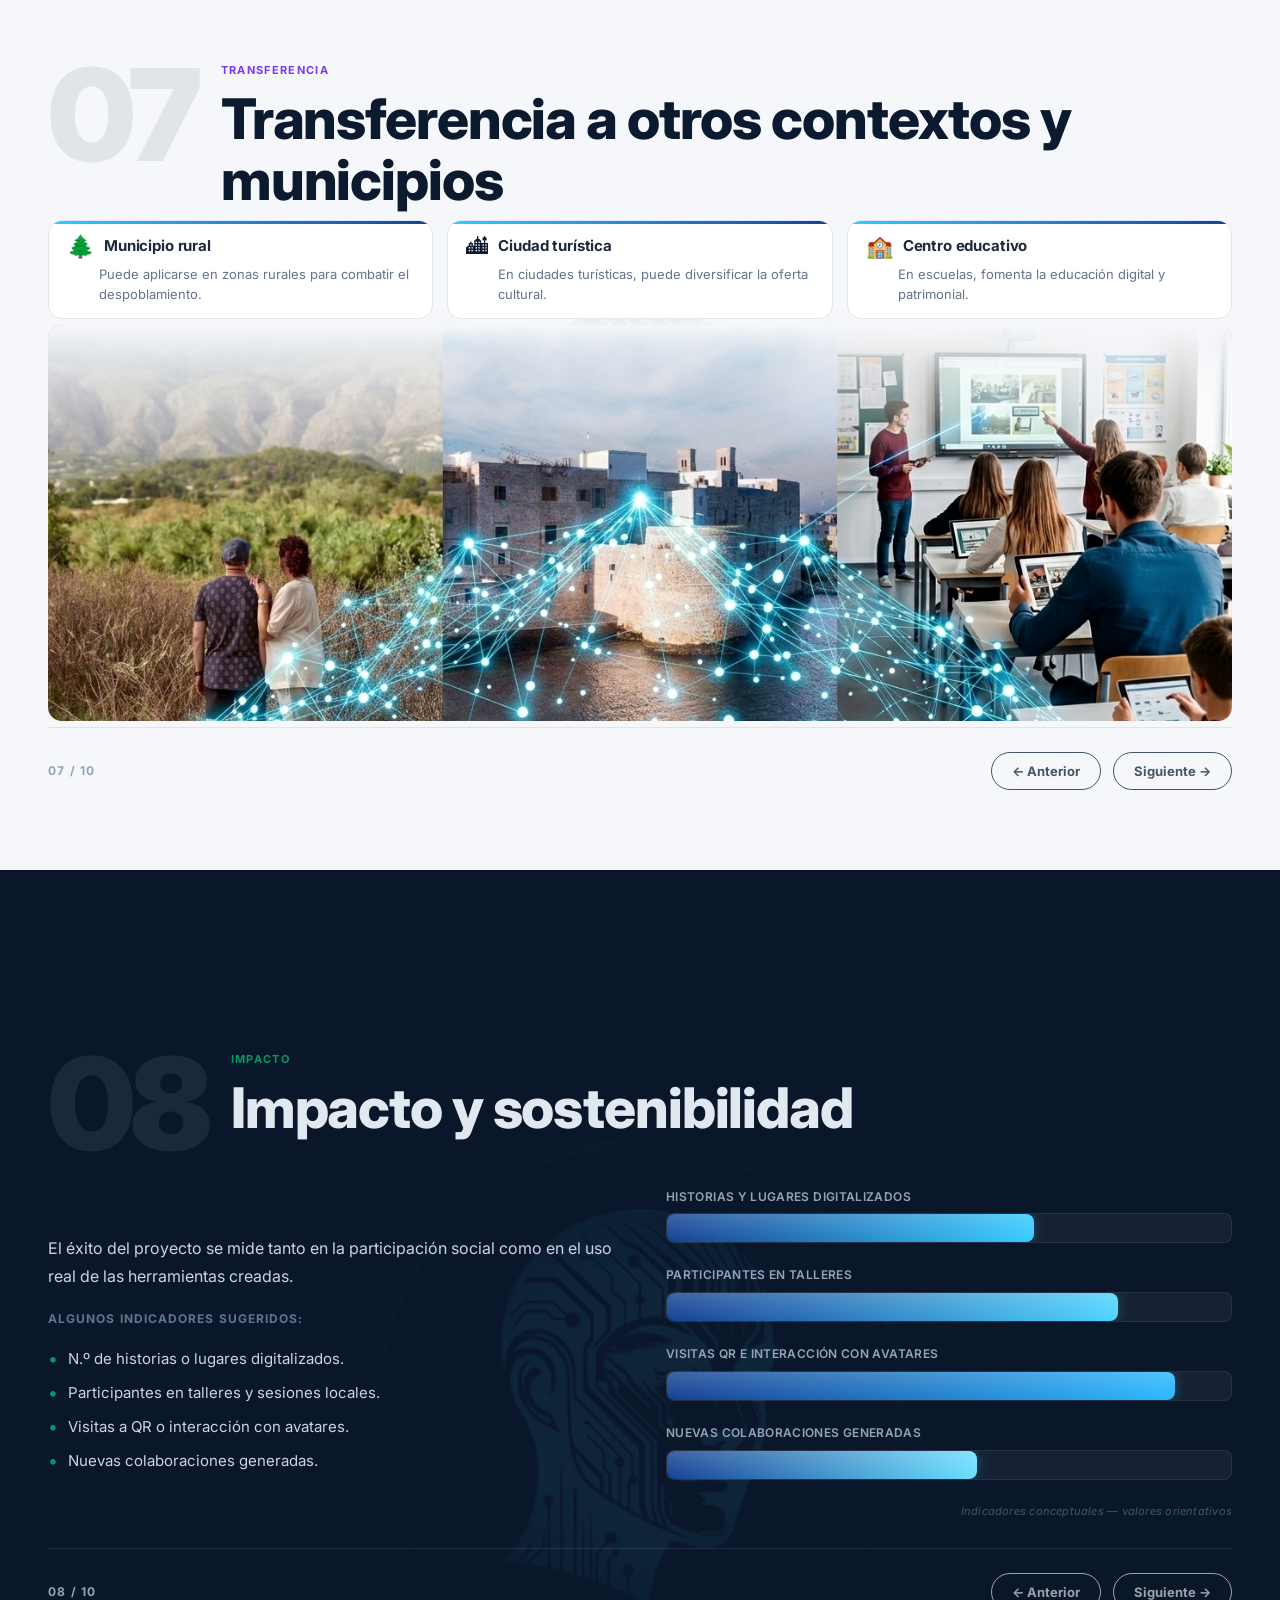
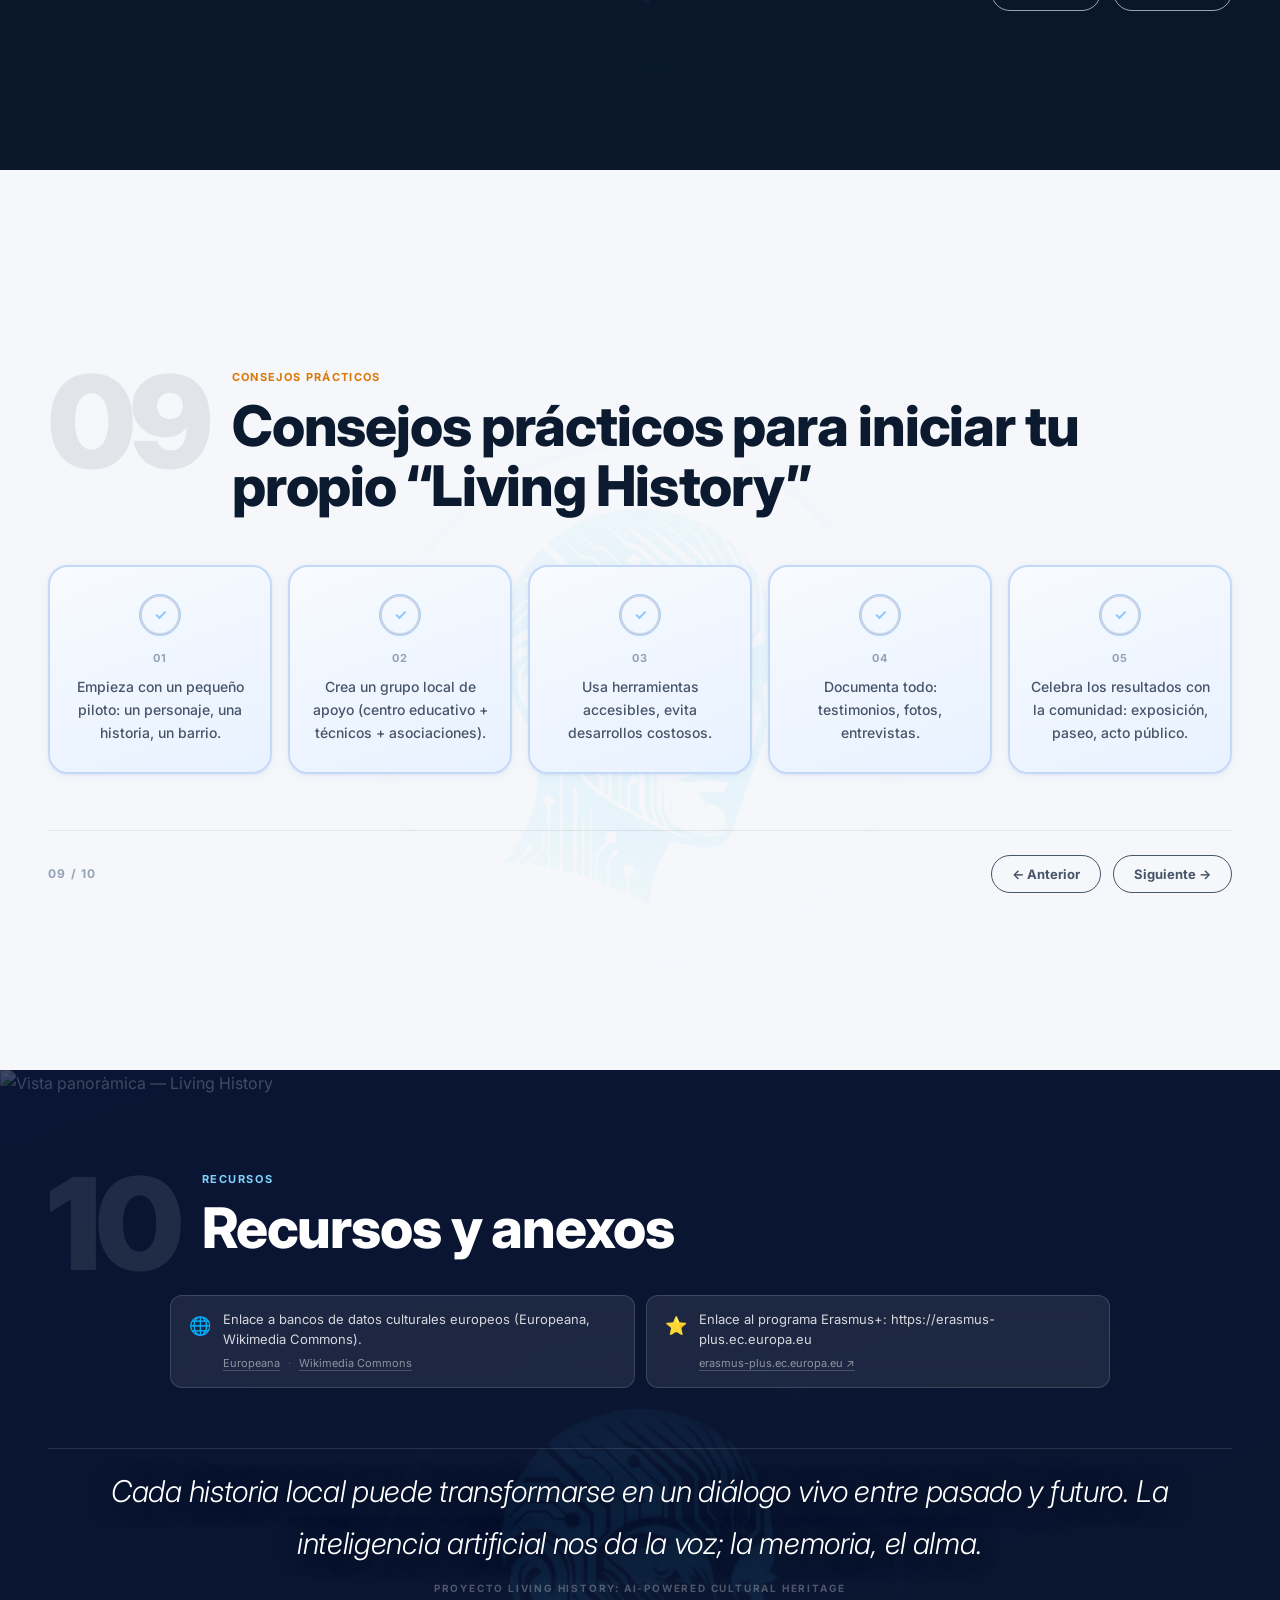
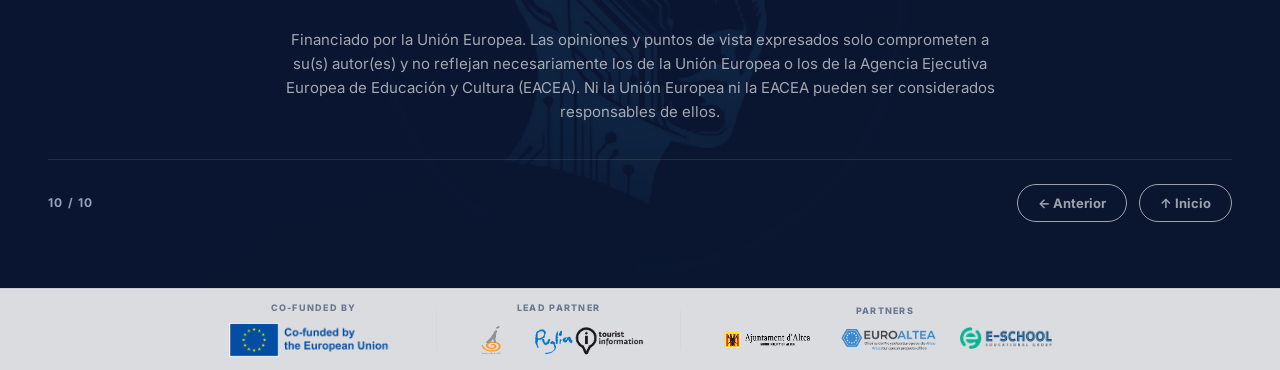
==== commit eab9821c: "logo nou sense enllaç" ====
--- a/index.html
+++ b/index.html
@@ -111,9 +111,12 @@
     <div class="cover-logos-sep-v"></div>
     <div class="cover-logos-group">
       <span class="cover-logos-label">Lead partner</span>
-      <a href="https://www.incomolfetta.eu/" target="_blank" rel="noopener noreferrer" class="cover-logo-link">
-        <img src="assets/logos/inco-molfetta.png" alt="InCo Molfetta APS" class="cover-logo cover-logo-lead">
-      </a>
+      <div class="cover-logos-row">
+        <a href="https://www.incomolfetta.eu/" target="_blank" rel="noopener noreferrer" class="cover-logo-link">
+          <img src="assets/logos/inco-molfetta.png" alt="InCo Molfetta APS" class="cover-logo cover-logo-lead">
+        </a>
+        <img src="assets/logos/puglia-tourist.png" alt="Puglia Tourist Information" class="cover-logo cover-logo-puglia">
+      </div>
     </div>
     <div class="cover-logos-sep-v"></div>
     <div class="cover-logos-group">
@@ -852,9 +855,12 @@
     <div class="cover-logos-sep-v"></div>
     <div class="cover-logos-group">
       <span class="cover-logos-label">Lead partner</span>
-      <a href="https://www.incomolfetta.eu/" target="_blank" rel="noopener noreferrer" class="cover-logo-link">
-        <img src="assets/logos/inco-molfetta.png" alt="InCo Molfetta APS" class="cover-logo cover-logo-lead">
-      </a>
+      <div class="cover-logos-row">
+        <a href="https://www.incomolfetta.eu/" target="_blank" rel="noopener noreferrer" class="cover-logo-link">
+          <img src="assets/logos/inco-molfetta.png" alt="InCo Molfetta APS" class="cover-logo cover-logo-lead">
+        </a>
+        <img src="assets/logos/puglia-tourist.png" alt="Puglia Tourist Information" class="cover-logo cover-logo-puglia">
+      </div>
     </div>
     <div class="cover-logos-sep-v"></div>
     <div class="cover-logos-group">
--- a/styles.css
+++ b/styles.css
@@ -542,6 +542,8 @@
 }
 /* Lead partner: slightly larger for hierarchy */
 .cover-logo-lead  { height: 36px; }
+/* Puglia Tourist Information */
+.cover-logo-puglia { height: 34px; }
 /* Ajuntament d'Altea */
 .cover-logo-altea { height: 30px; }
 /* EuroAltea */
@@ -1988,6 +1990,7 @@
   .cover-logo { height: 26px; }
   .cover-logo-eu  { height: 30px !important; }
   .cover-logo-lead  { height: 32px; }
+  .cover-logo-puglia { height: 30px; }
   .cover-logo-altea { height: 26px; }
   .cover-logo-minor { height: 18px; }
   .cover-logo-eschool { height: 18px; }
@@ -2021,6 +2024,7 @@
   .cover-logo { height: 22px; }
   .cover-logo-eu  { height: 24px !important; }
   .cover-logo-lead  { height: 28px; }
+  .cover-logo-puglia { height: 26px; }
   .cover-logo-altea { height: 22px; }
   .cover-logo-minor { height: 16px; }
   .cover-logo-eschool { height: 16px; top: 0; }
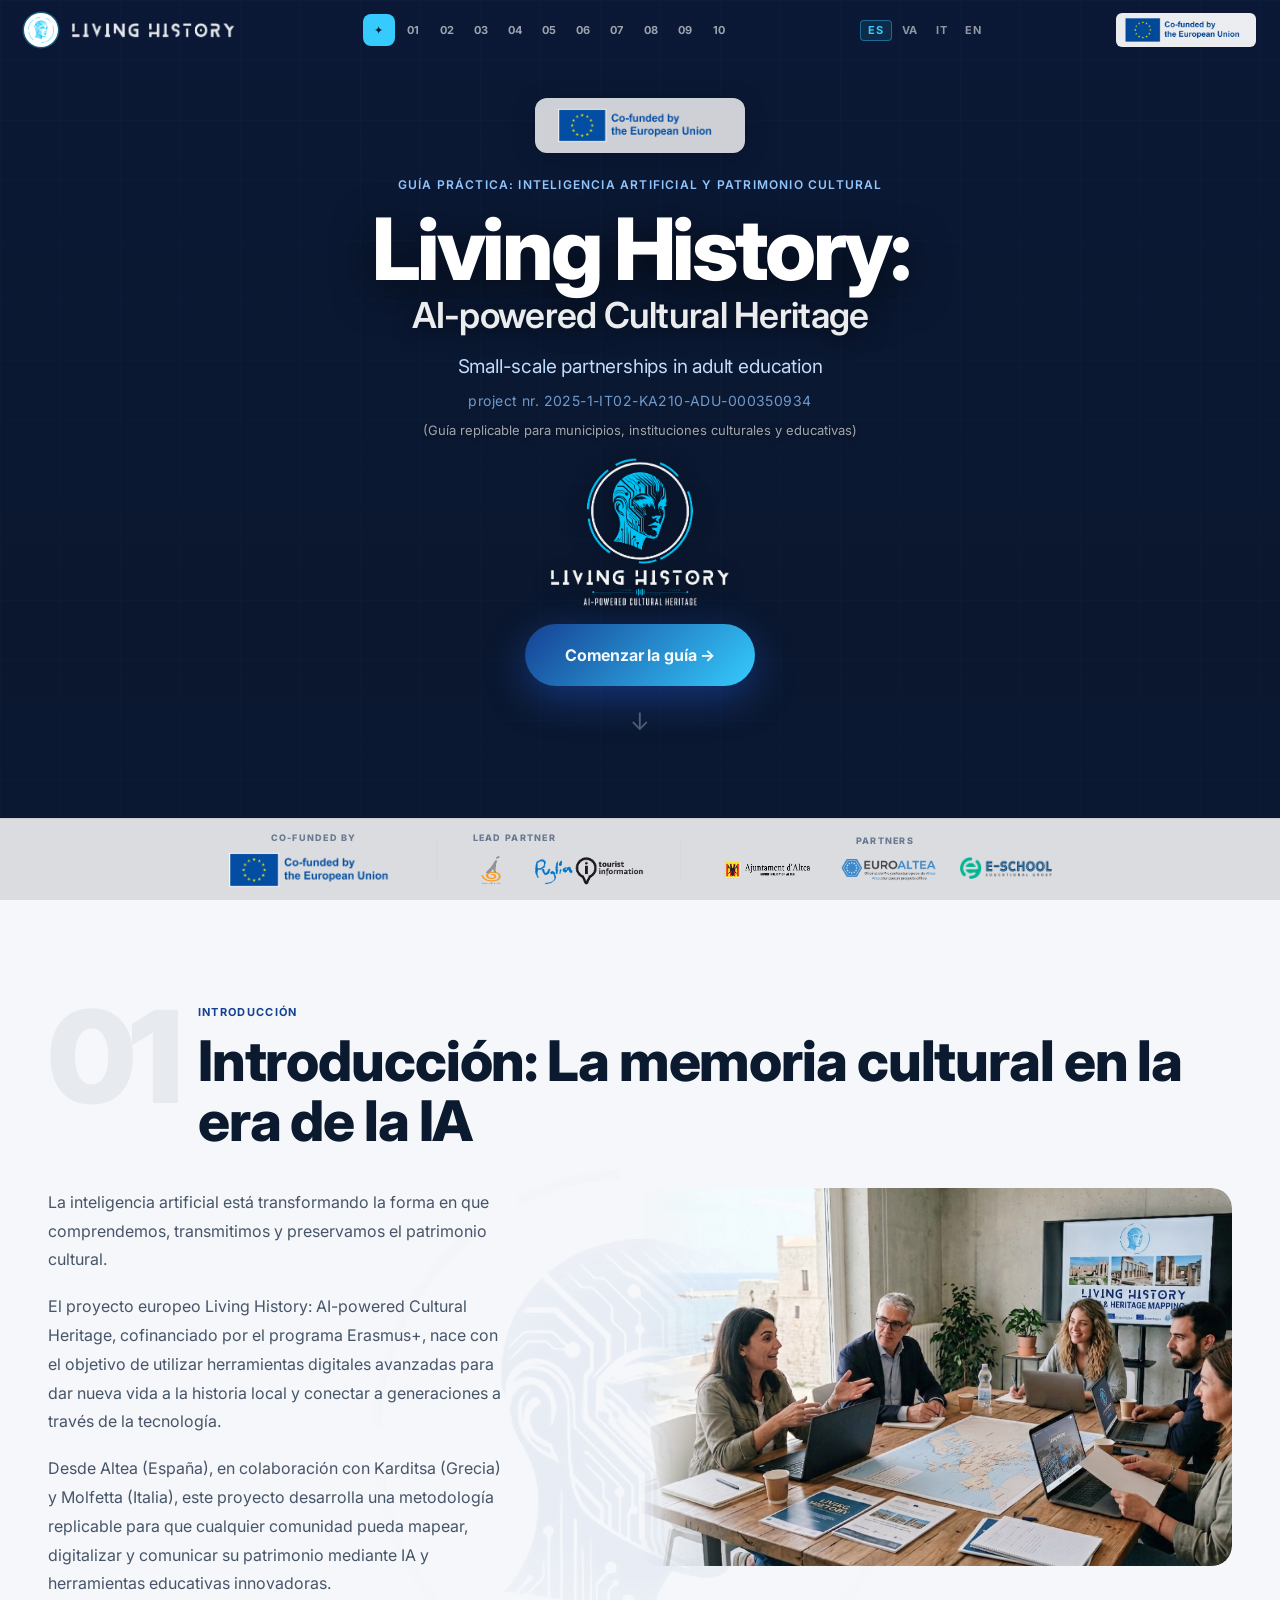
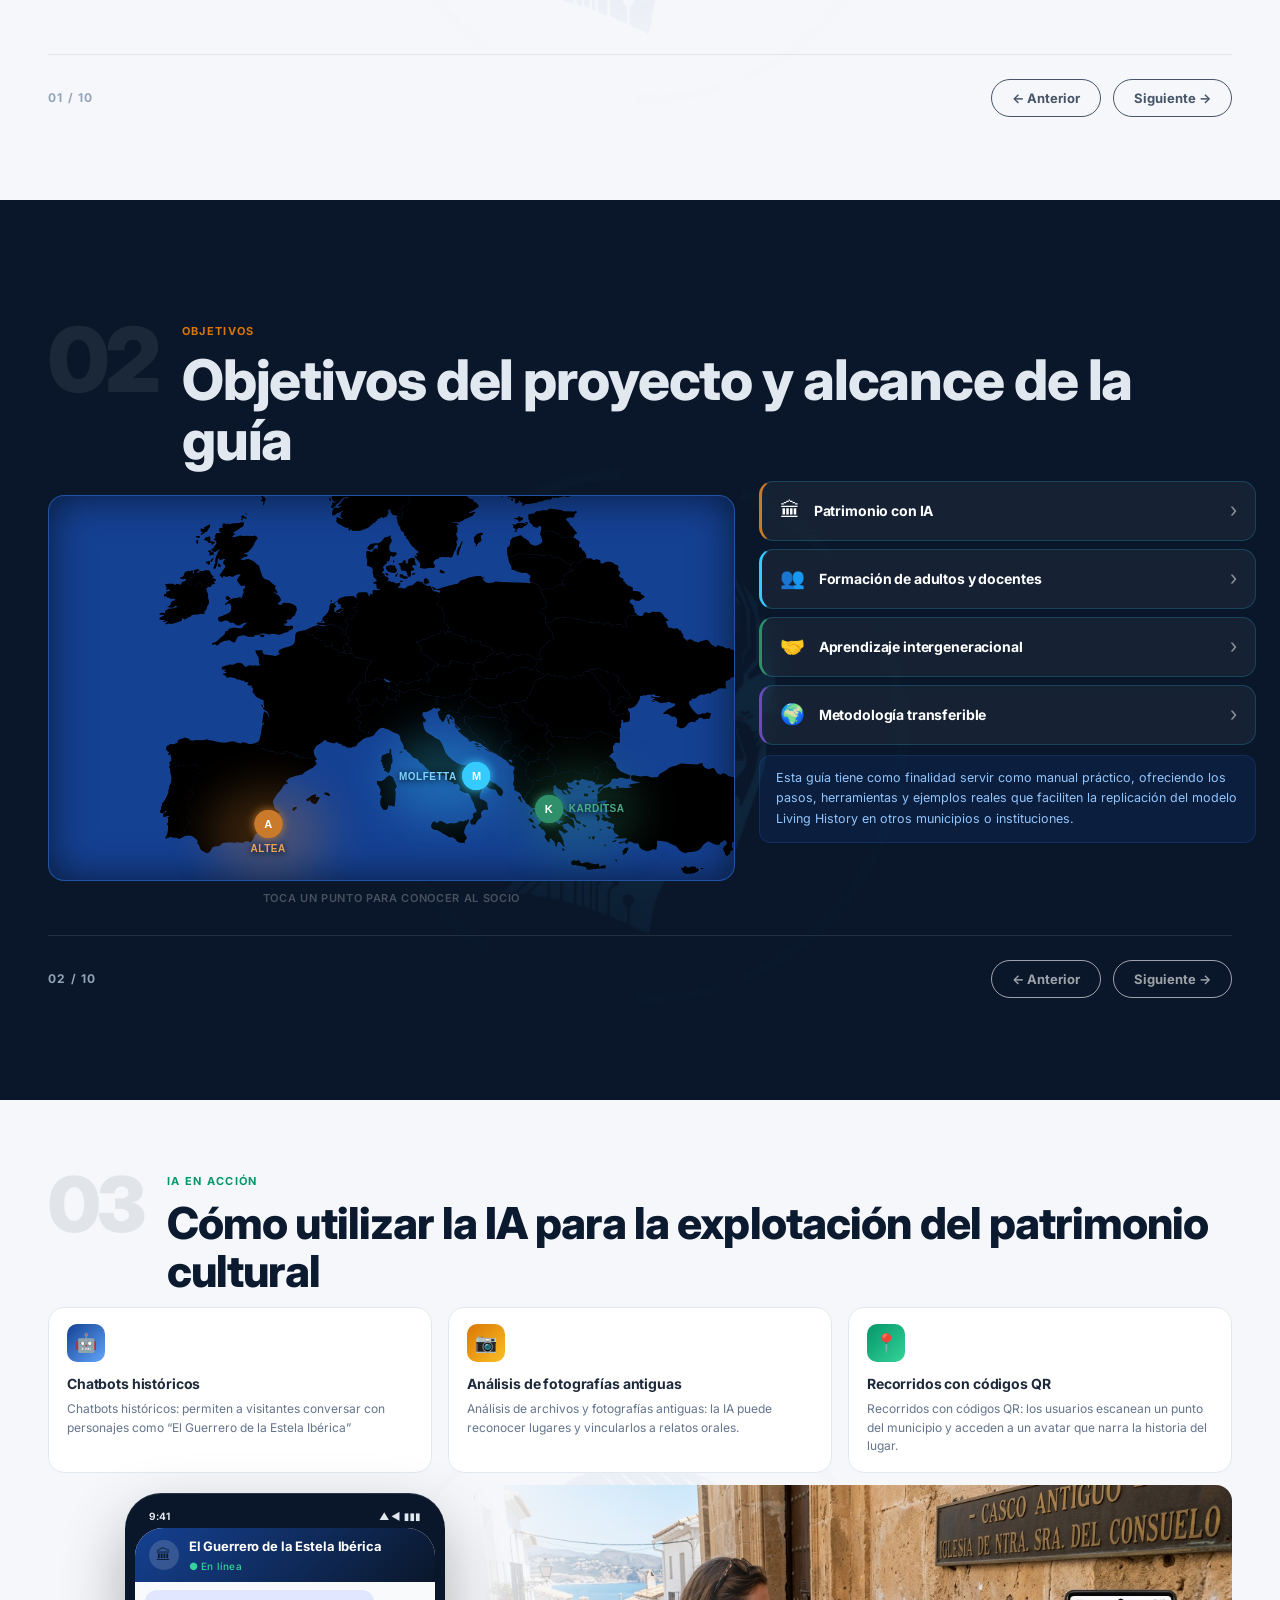
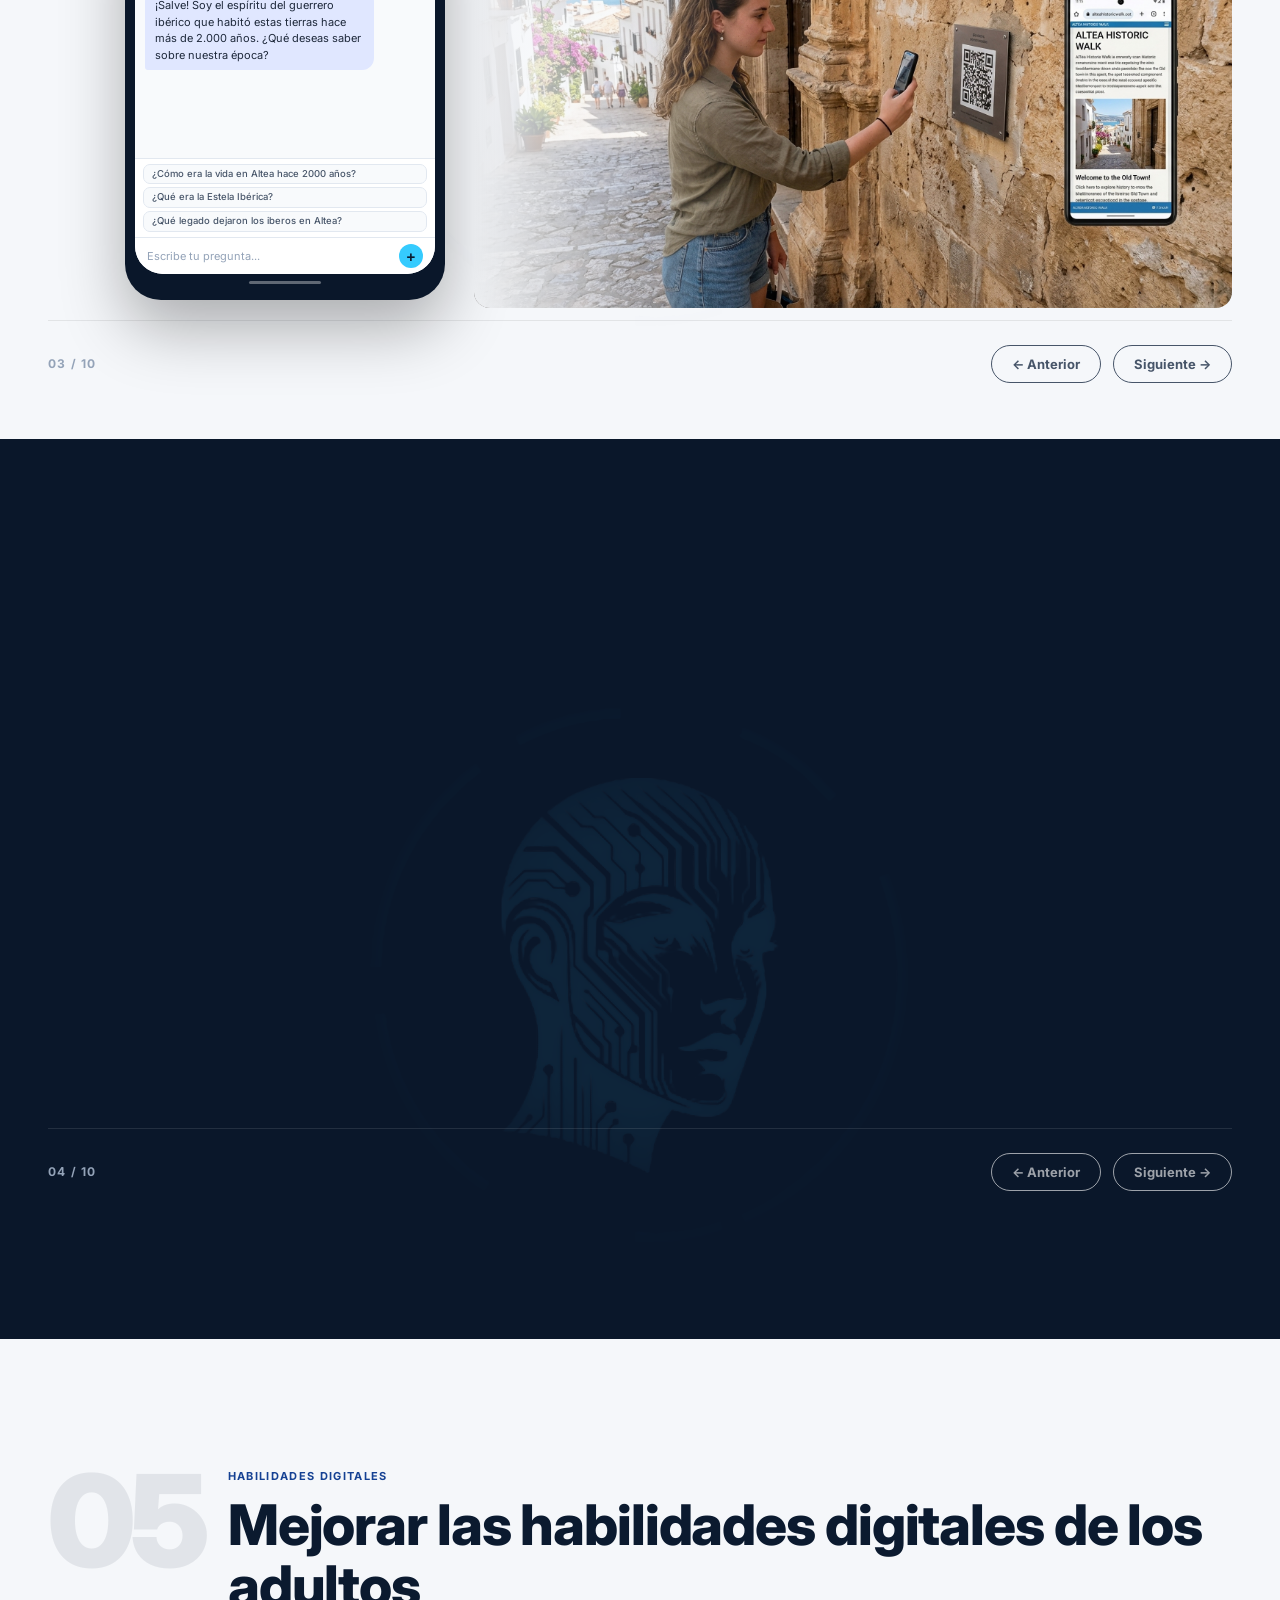
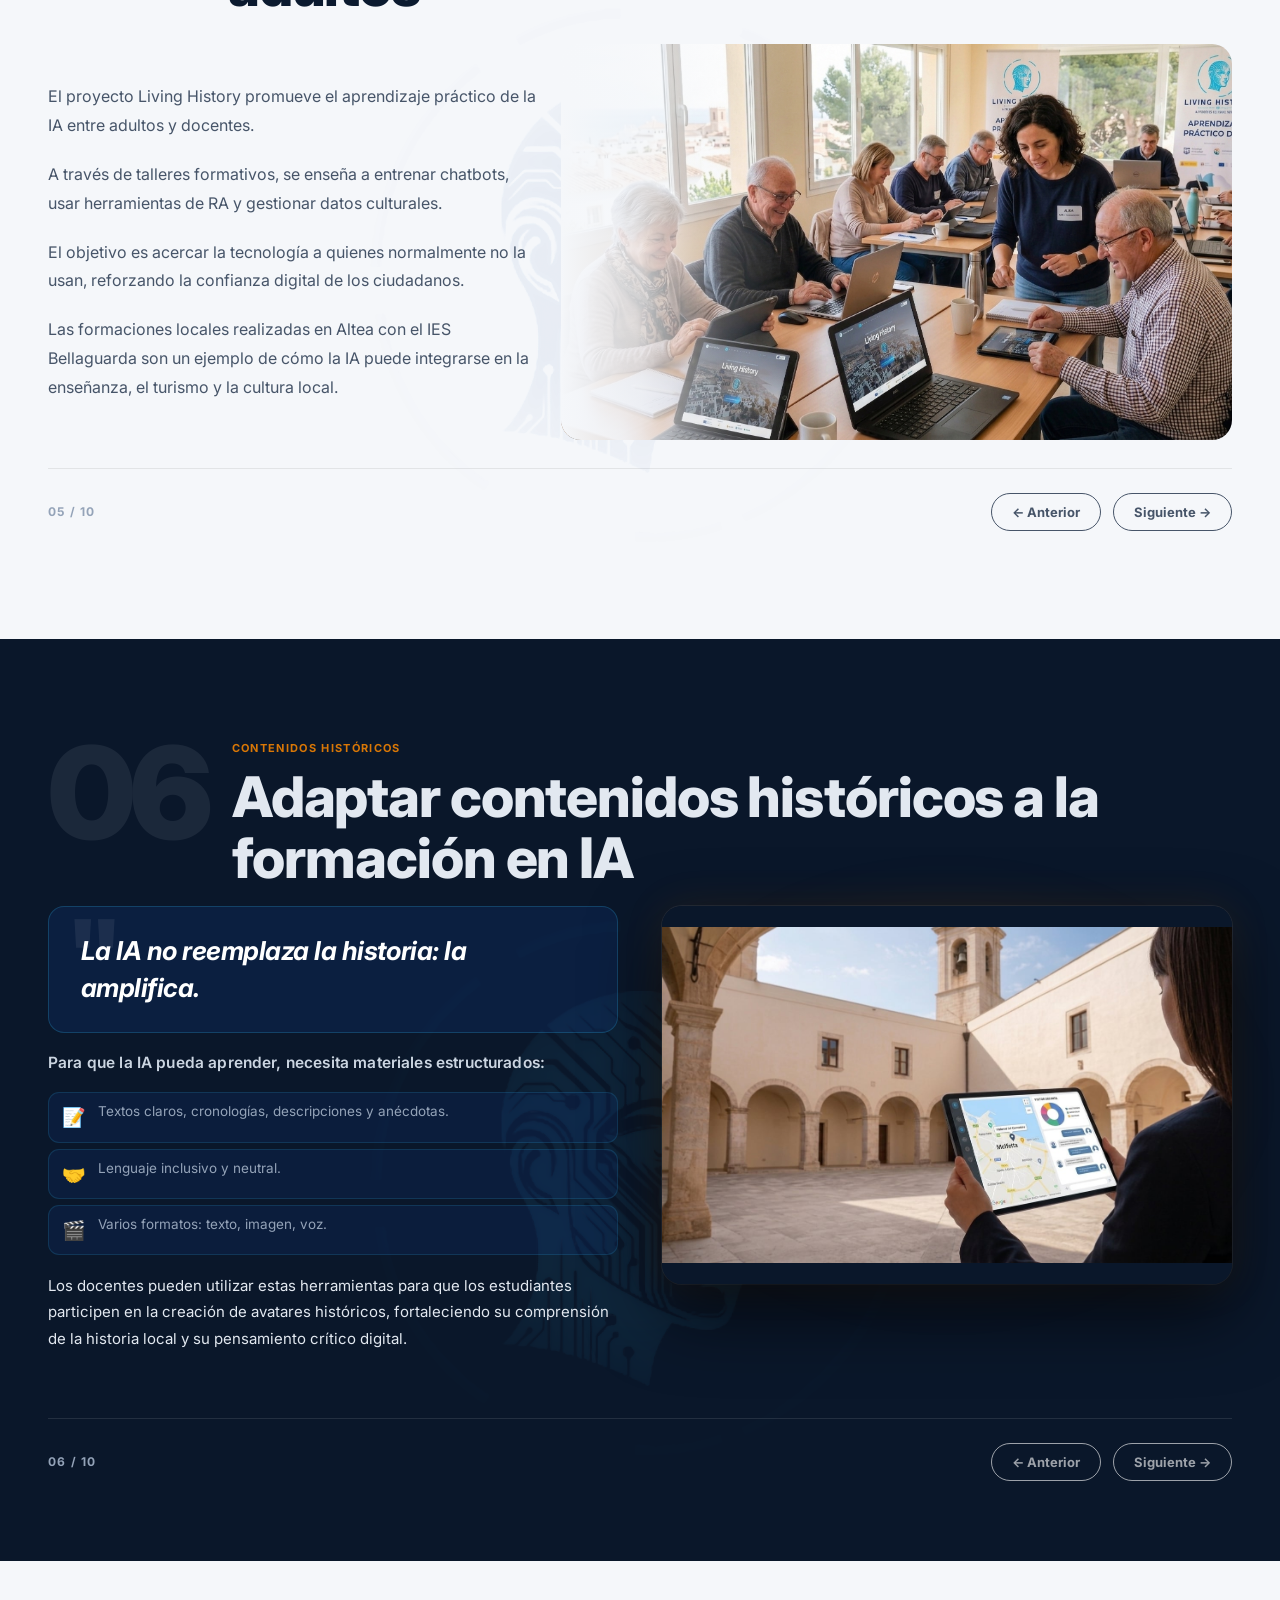
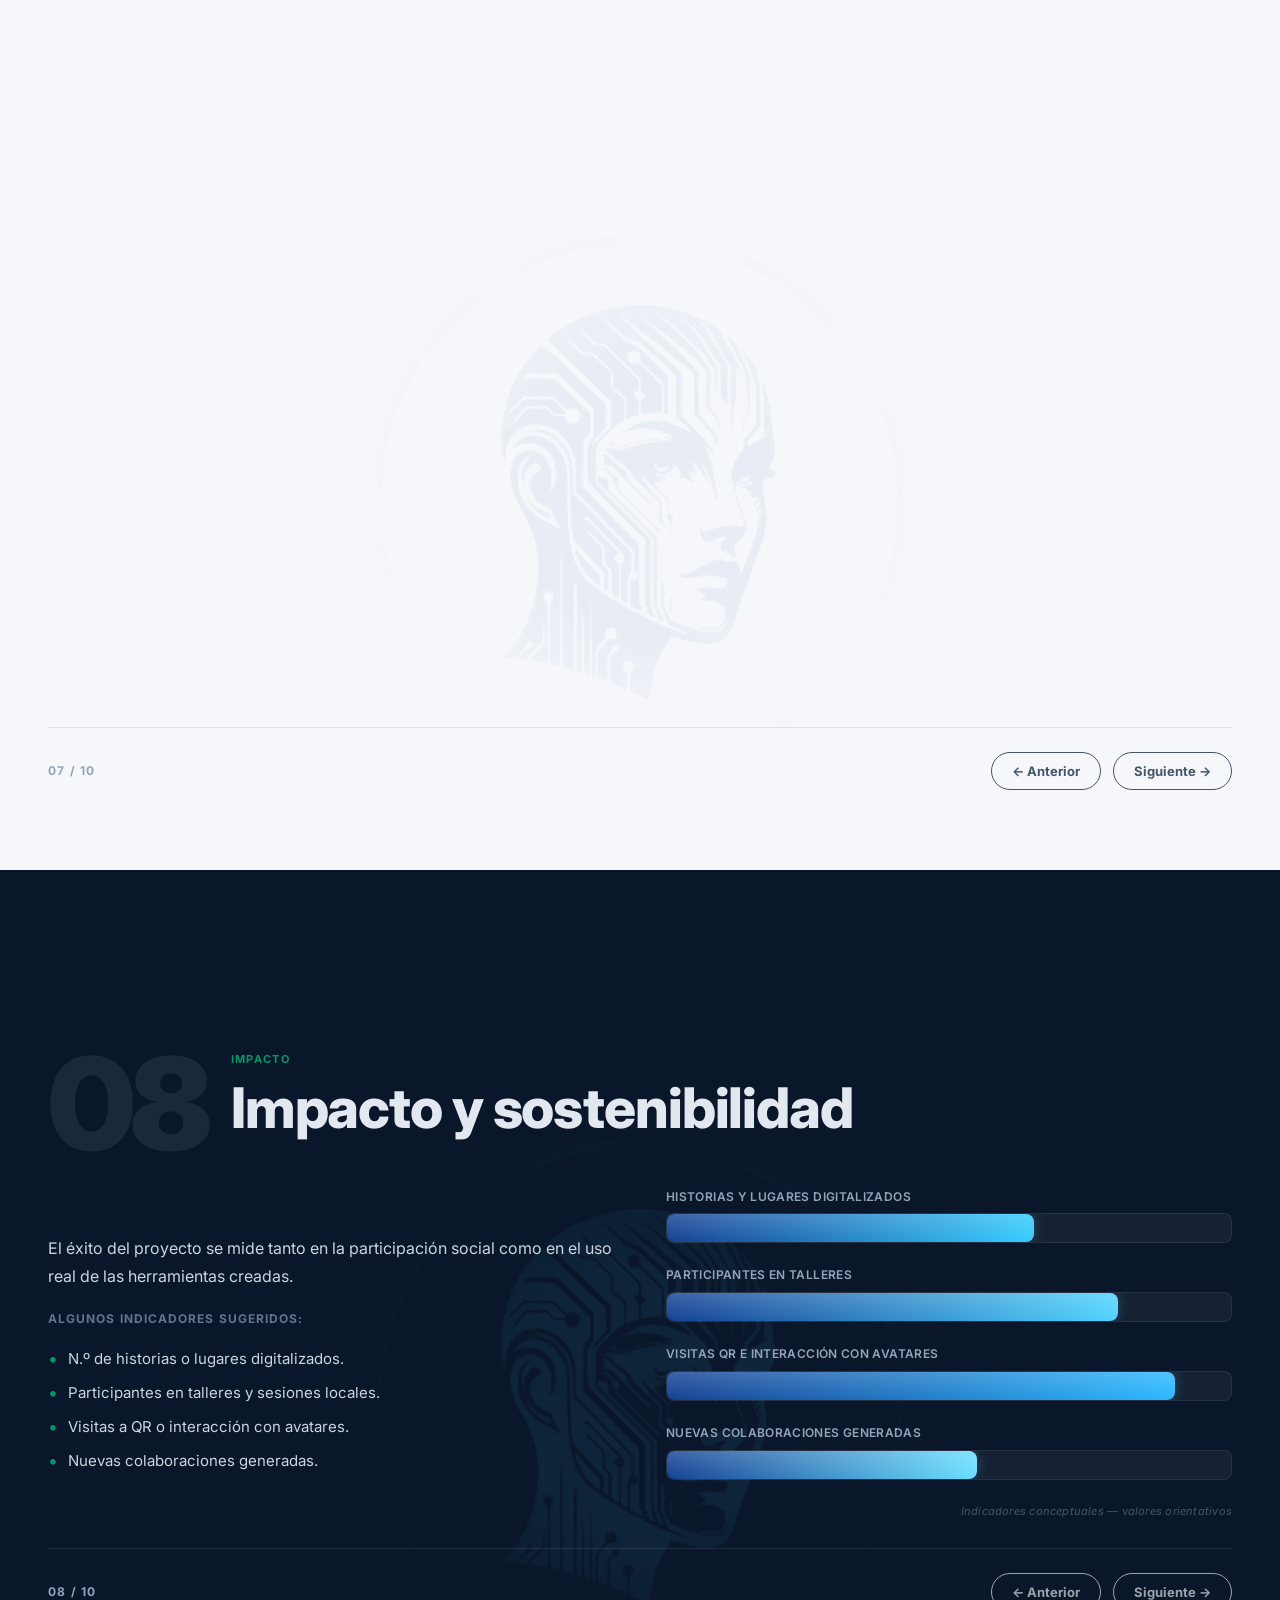
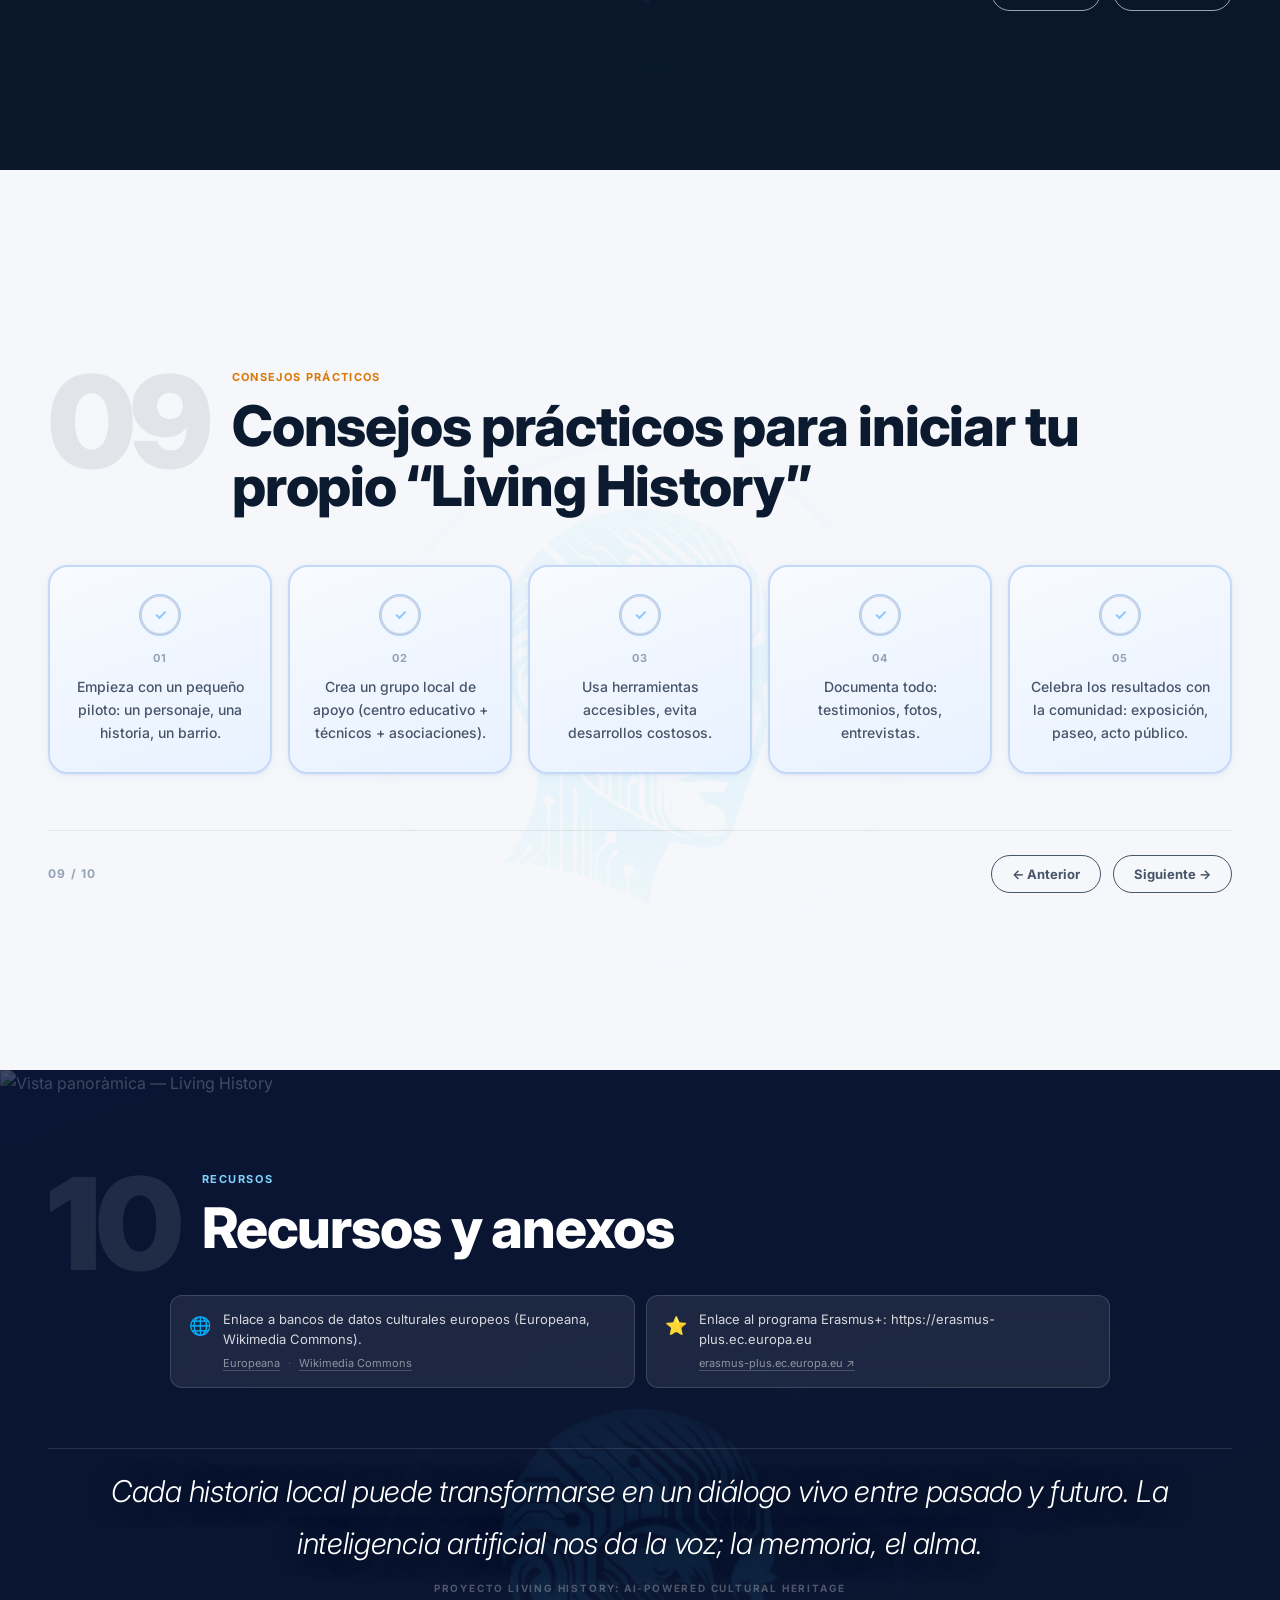
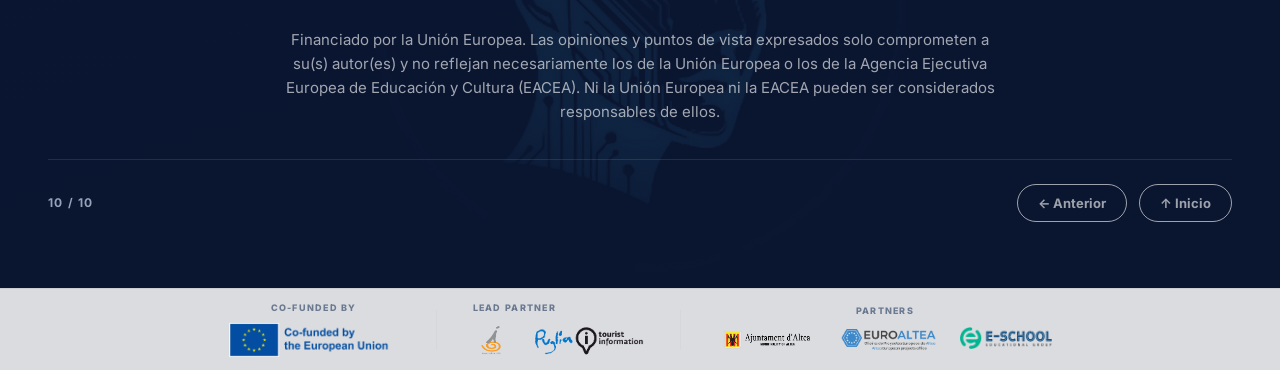
==== commit 4b52ced3: "lead partner ben colocat" ====
--- a/index.html
+++ b/index.html
@@ -109,7 +109,7 @@
       </a>
     </div>
     <div class="cover-logos-sep-v"></div>
-    <div class="cover-logos-group">
+    <div class="cover-logos-group cover-logos-group--lead">
       <span class="cover-logos-label">Lead partner</span>
       <div class="cover-logos-row">
         <a href="https://www.incomolfetta.eu/" target="_blank" rel="noopener noreferrer" class="cover-logo-link">
@@ -853,7 +853,7 @@
       </a>
     </div>
     <div class="cover-logos-sep-v"></div>
-    <div class="cover-logos-group">
+    <div class="cover-logos-group cover-logos-group--lead">
       <span class="cover-logos-label">Lead partner</span>
       <div class="cover-logos-row">
         <a href="https://www.incomolfetta.eu/" target="_blank" rel="noopener noreferrer" class="cover-logo-link">
--- a/styles.css
+++ b/styles.css
@@ -522,6 +522,7 @@
   align-items: center; gap: 6px;
   padding: 0 36px;
 }
+.cover-logos-group--lead { align-items: flex-start; }
 .cover-logos-label {
   font-size: 9px; font-weight: 800;
   letter-spacing: 0.14em; text-transform: uppercase;
